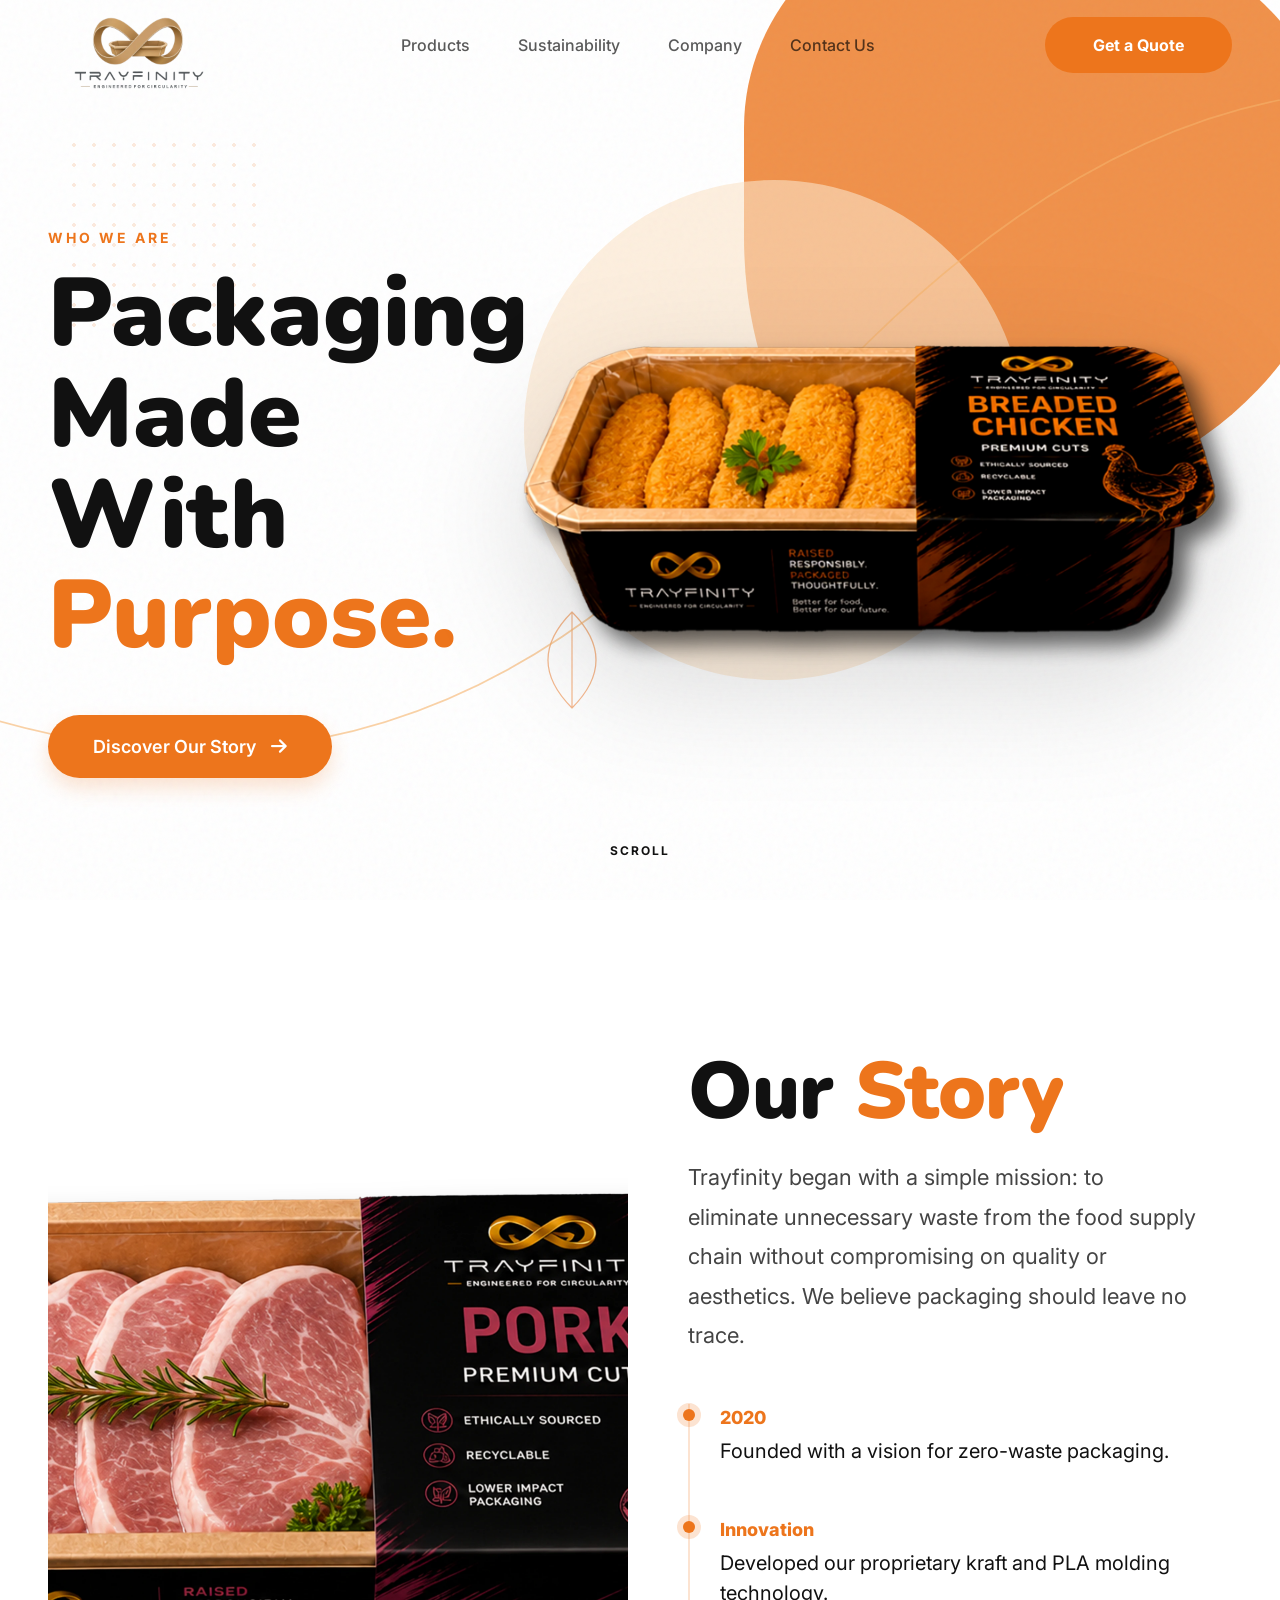
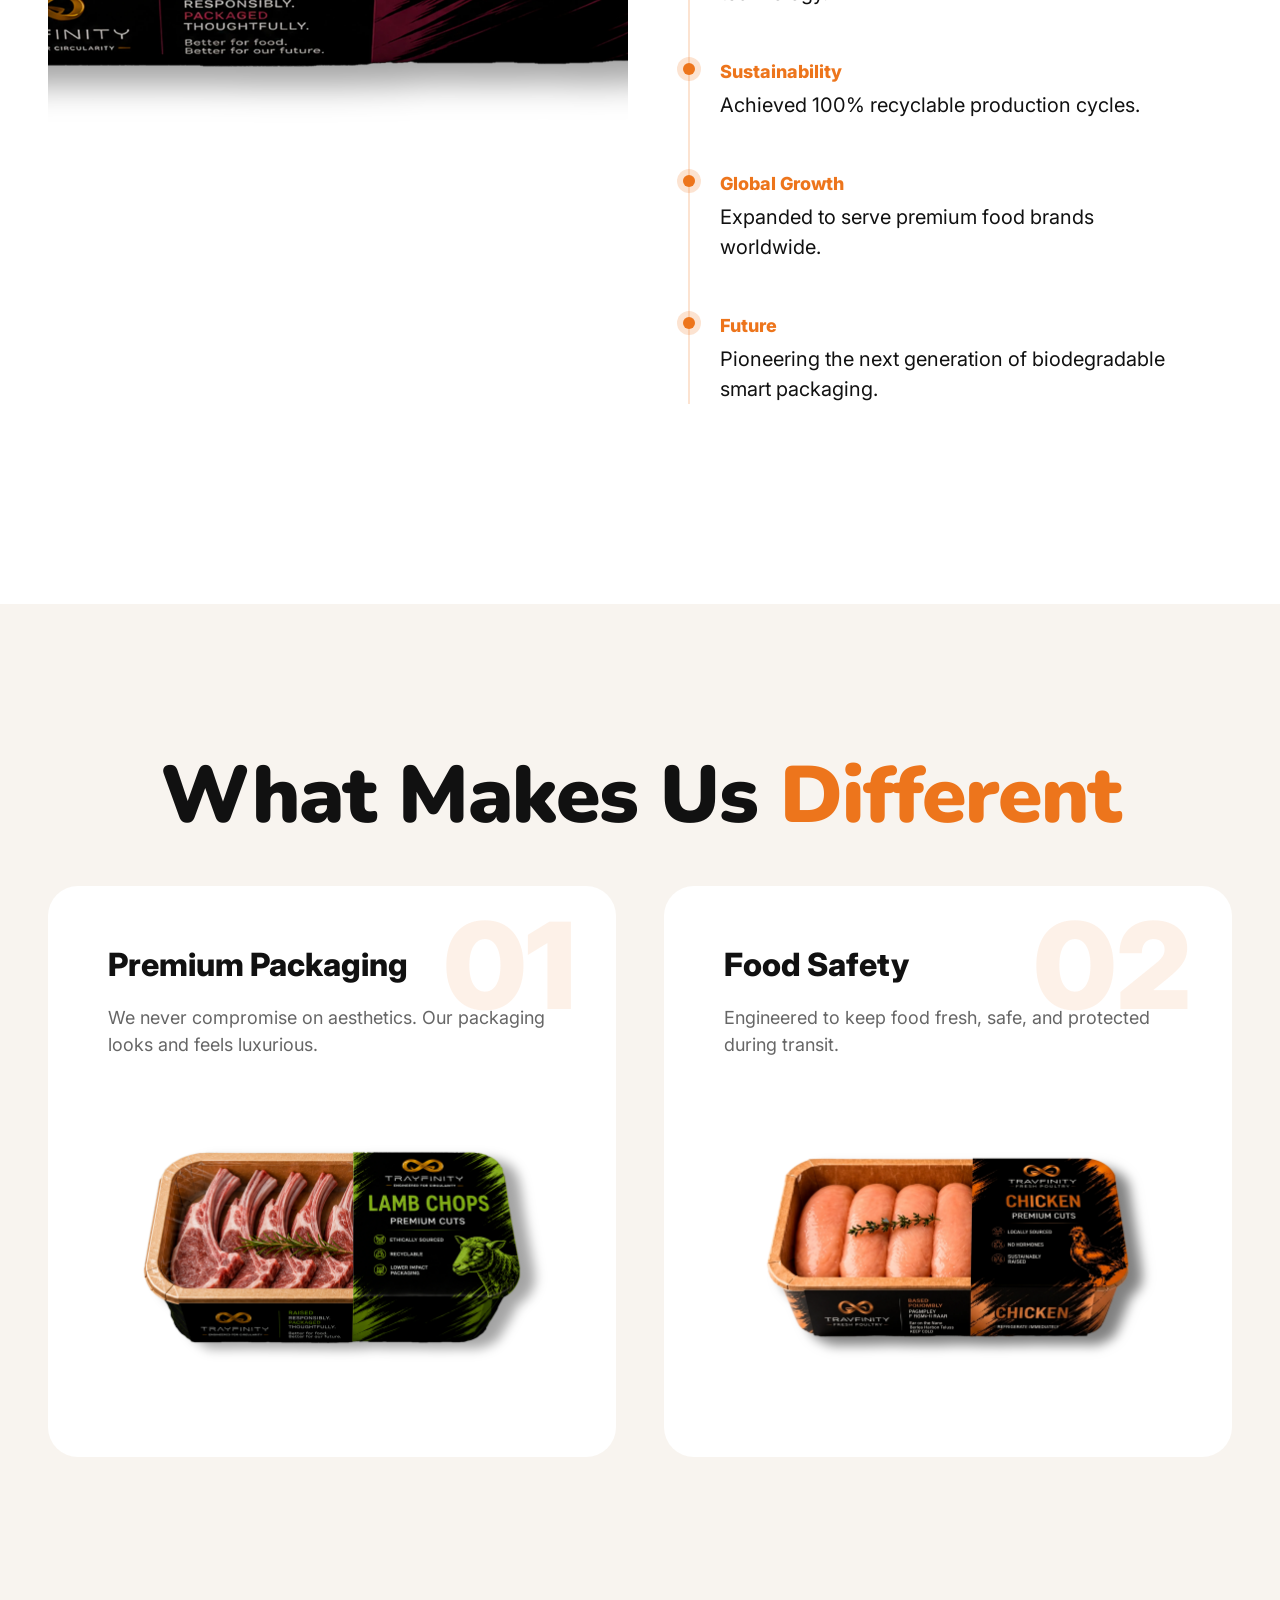
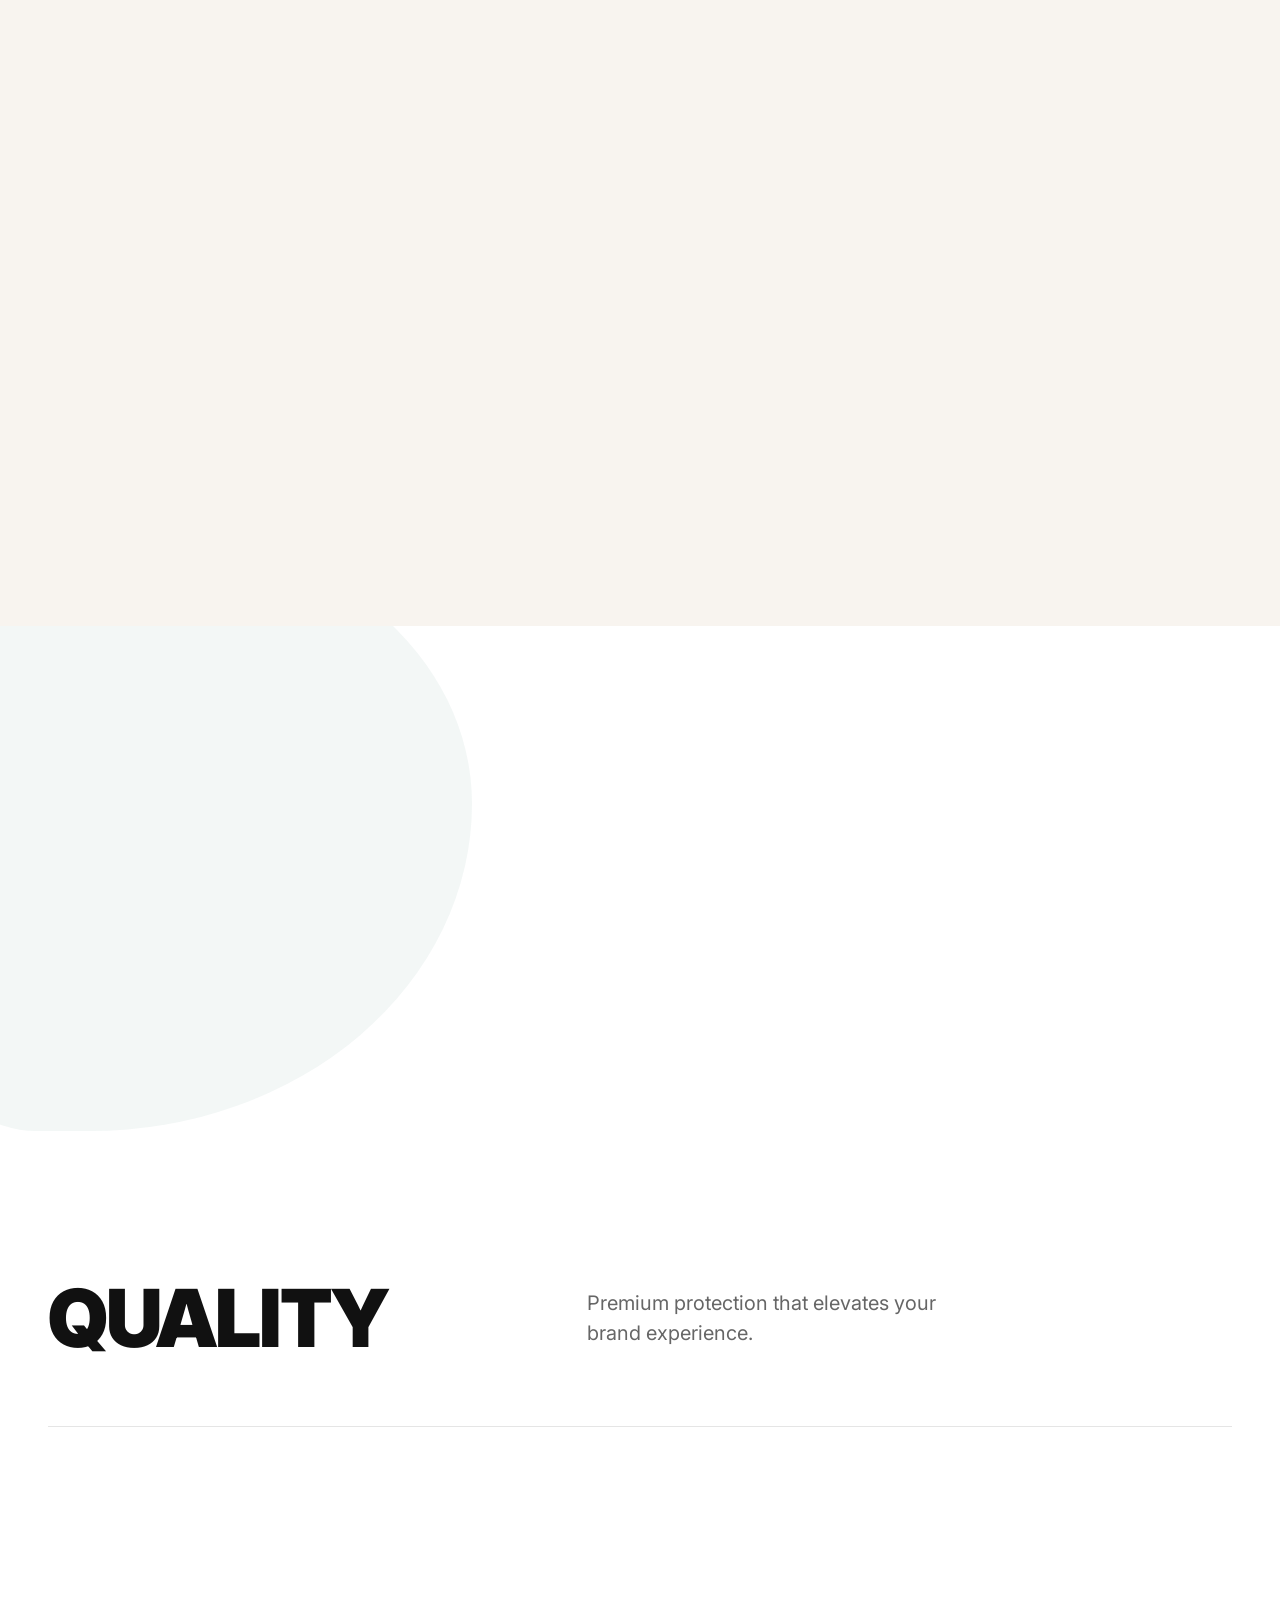
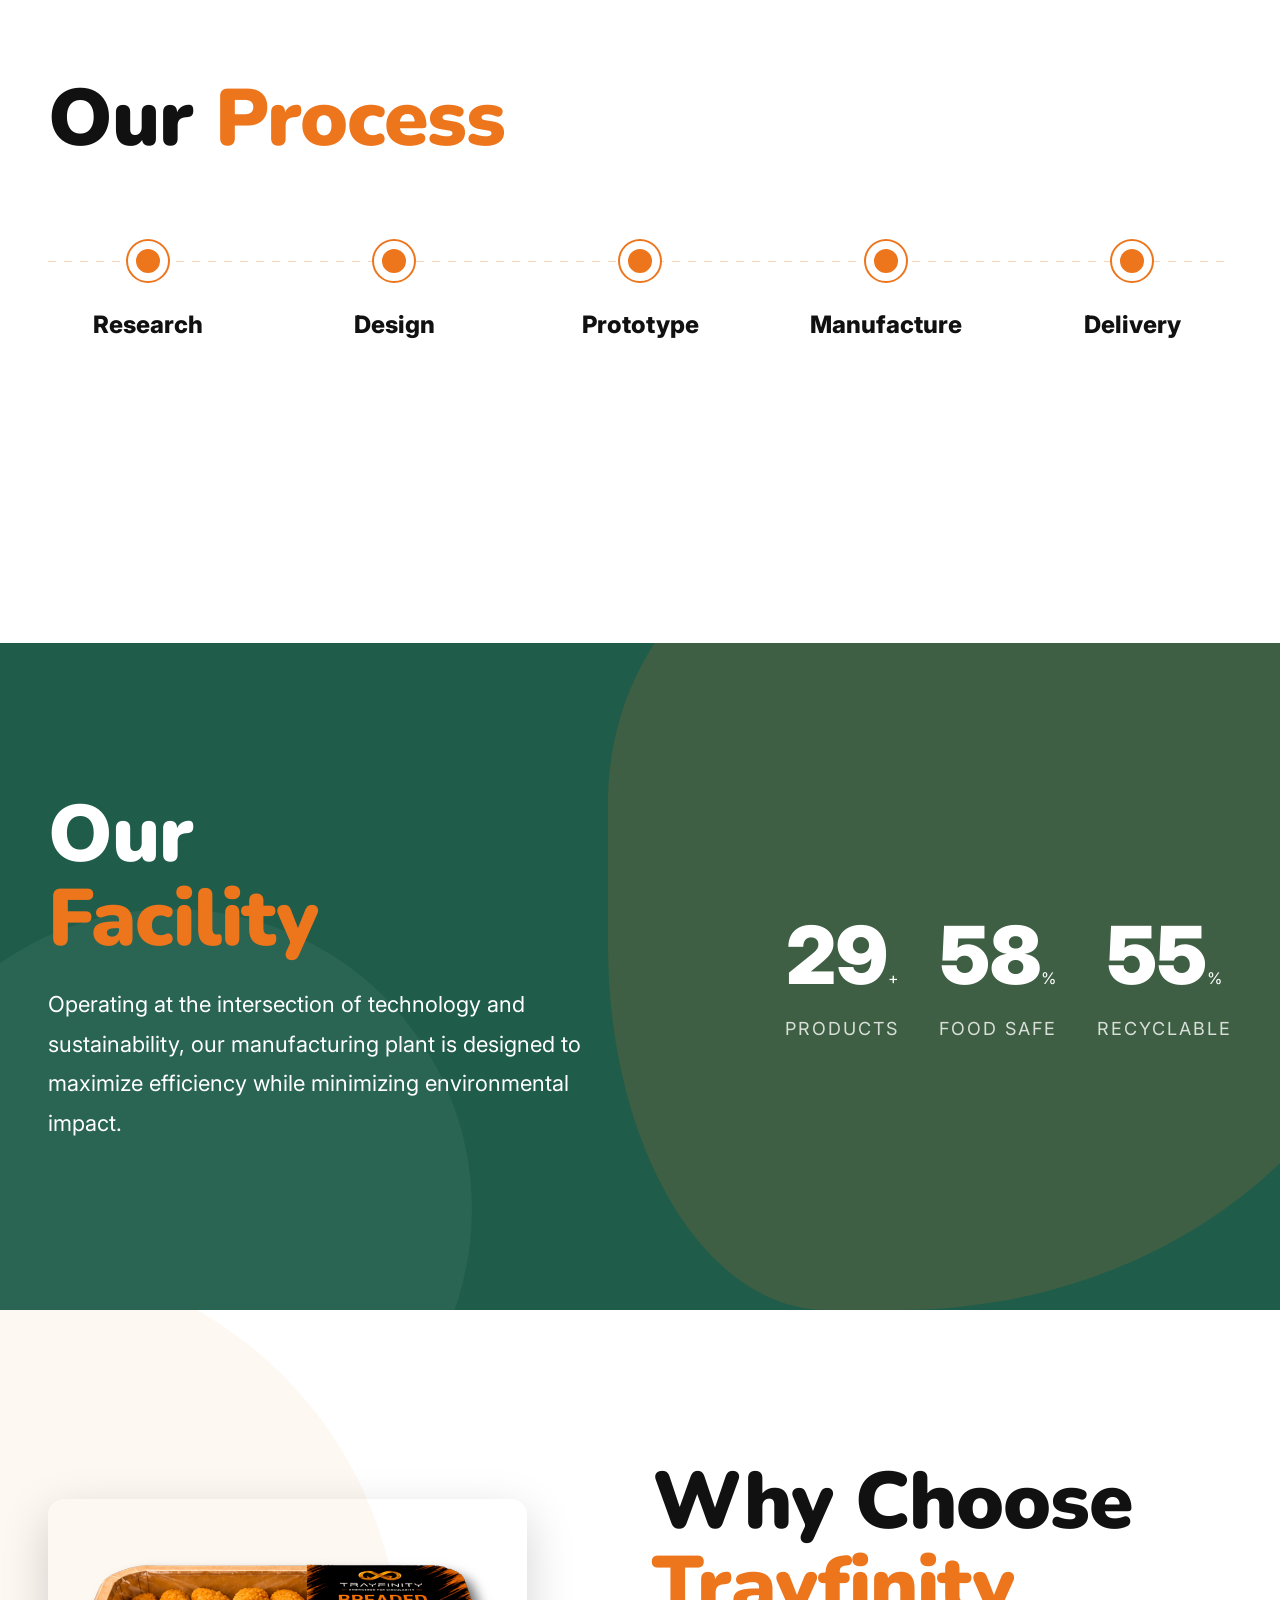
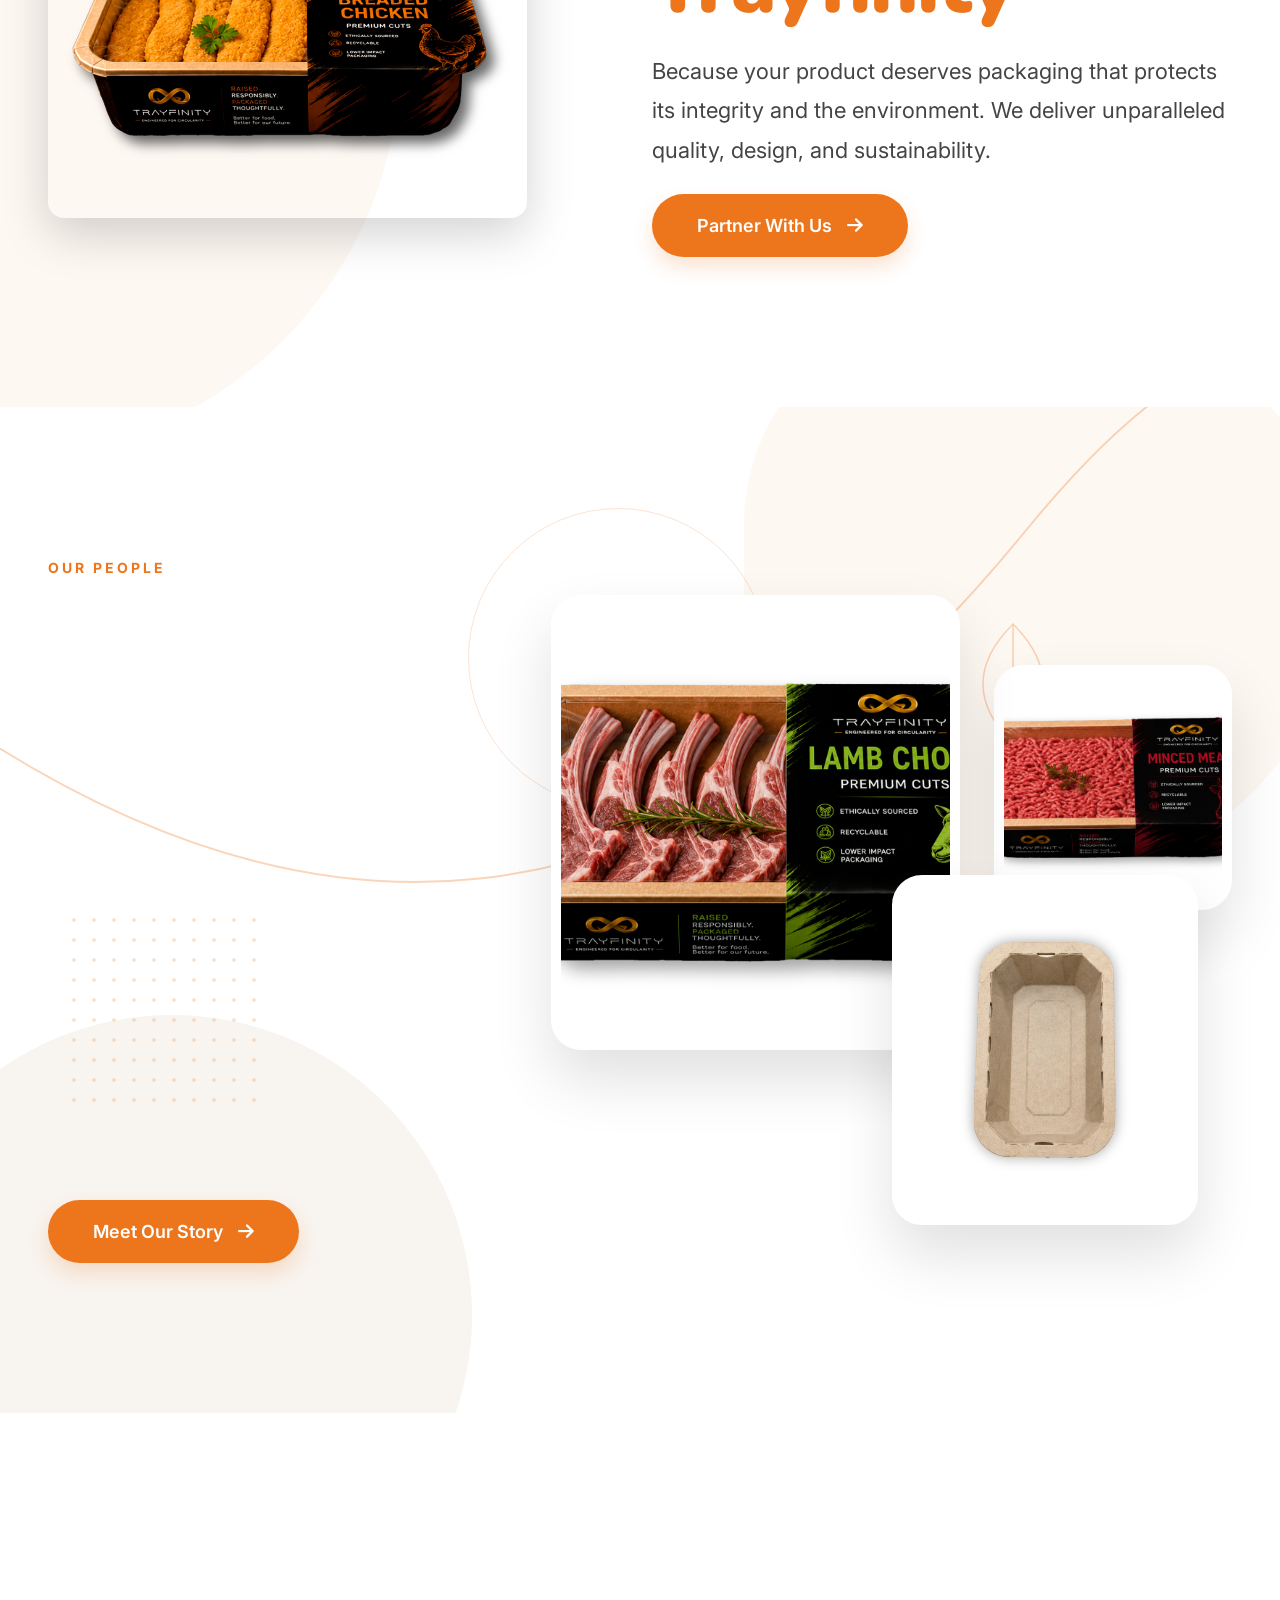
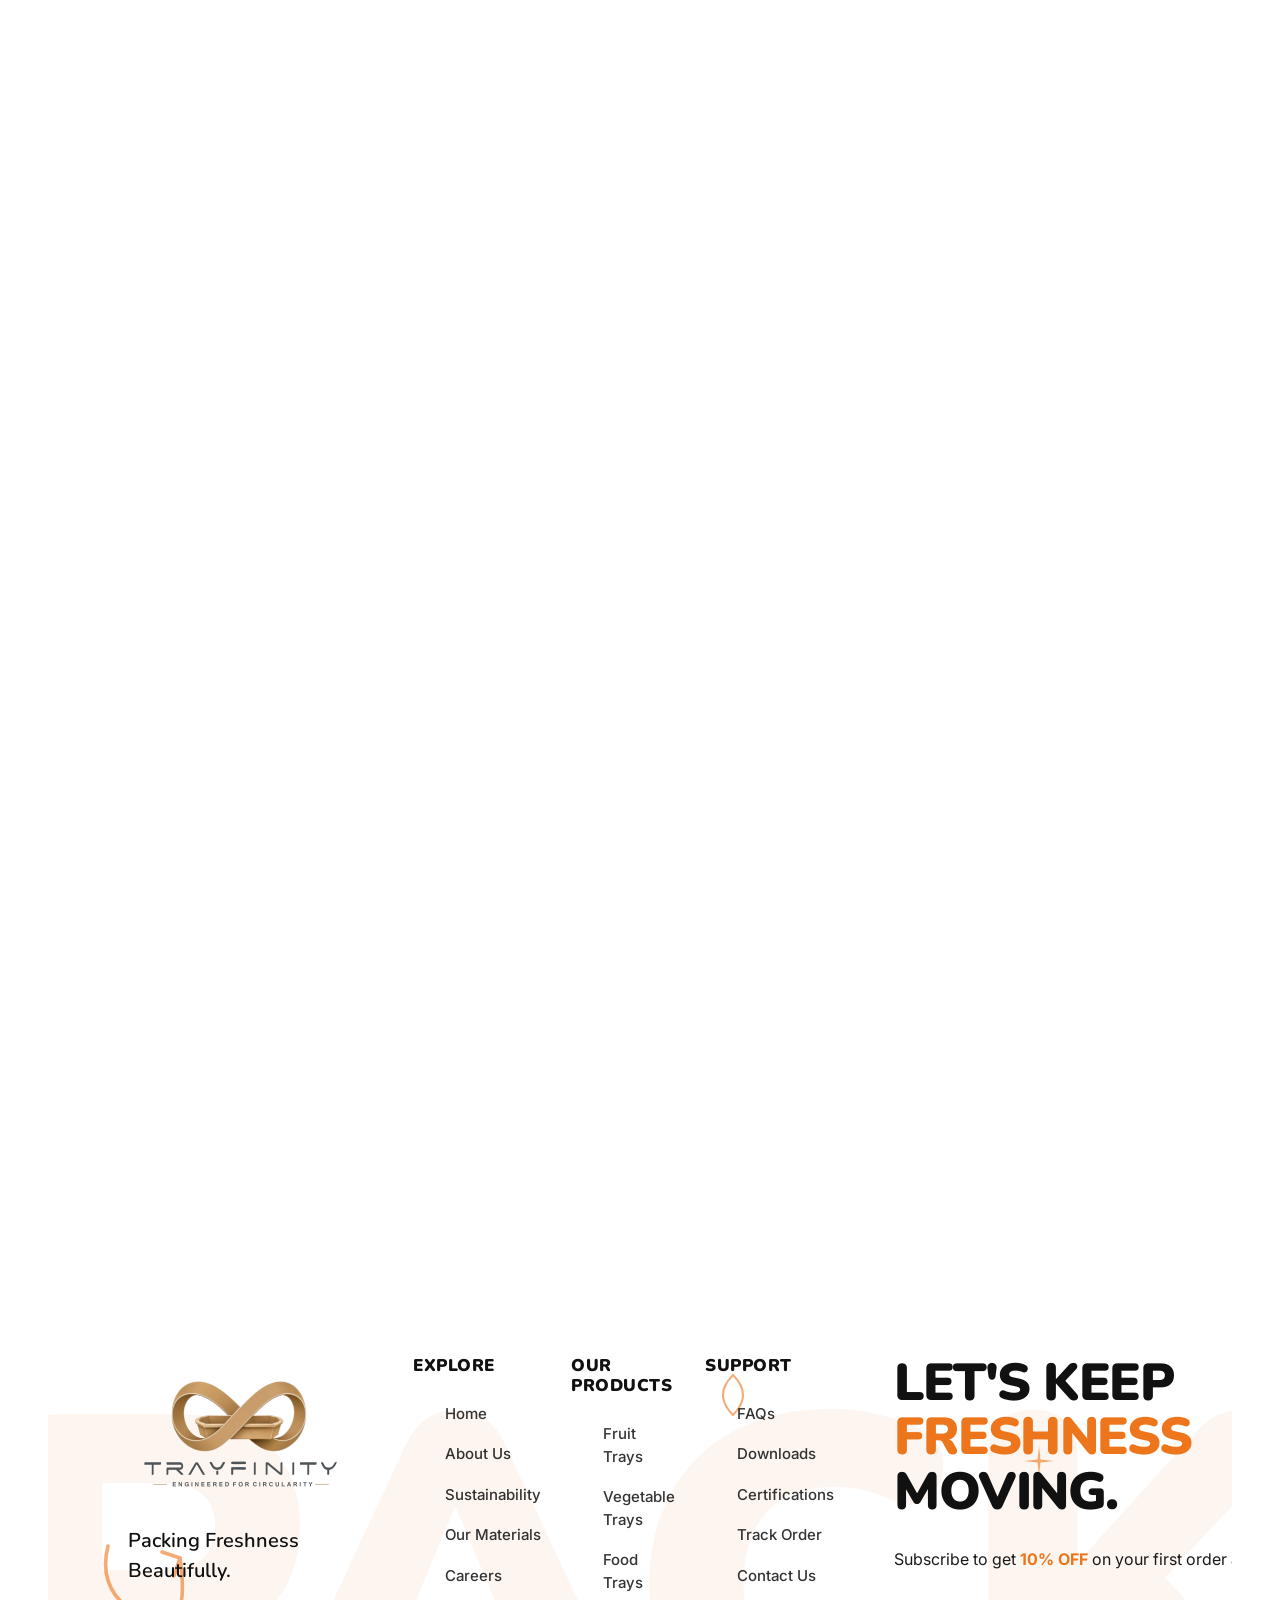
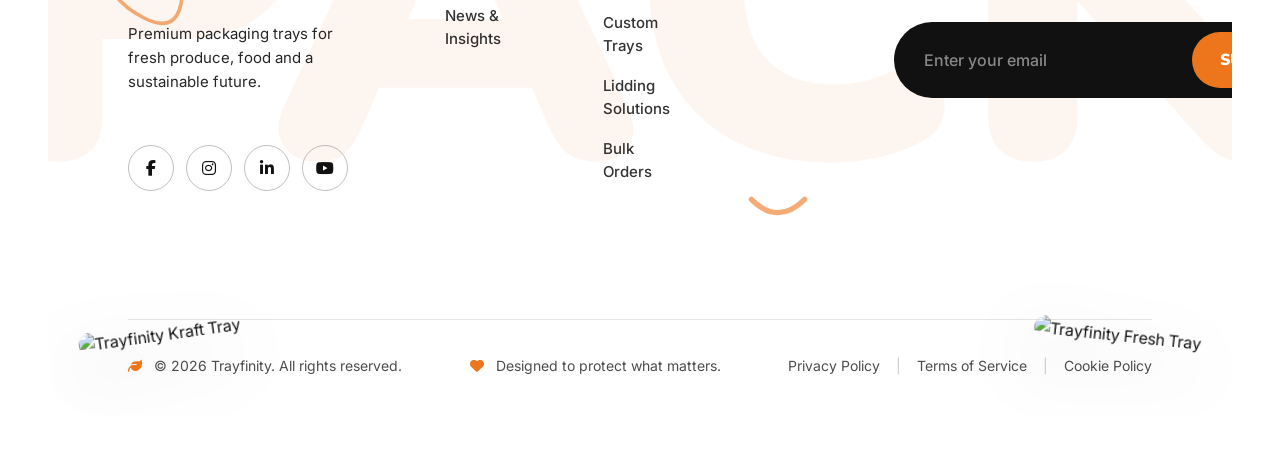
==== company.html @ e346bde2 "feat: add sustainability and benefits pages with associated CSS and JS assets while updating site st" ====
<!DOCTYPE html>
<html lang="en">
<head>
    <meta charset="UTF-8">
    <meta name="viewport" content="width=device-width, initial-scale=1.0">
    <title>Trayfinity | Company</title>
    <!-- Google Fonts -->
    <link rel="preconnect" href="https://fonts.googleapis.com">
    <link rel="preconnect" href="https://fonts.gstatic.com" crossorigin>
    <link href="https://fonts.googleapis.com/css2?family=Inter:wght@400;500;600;800;900&family=Nunito:wght@700;800;900&display=swap" rel="stylesheet">
    <!-- Font Awesome for icons -->
    <link rel="stylesheet" href="https://cdnjs.cloudflare.com/ajax/libs/font-awesome/6.4.0/css/all.min.css">
    <!-- Bootstrap 5 CSS -->
    <link href="https://cdn.jsdelivr.net/npm/bootstrap@5.3.3/dist/css/bootstrap.min.css" rel="stylesheet">
    <!-- Custom Styles -->
    <link href="css/home.css" rel="stylesheet">
    <link href="css/footer.css" rel="stylesheet">
    <link href="css/company.css" rel="stylesheet">
</head>
<body class="company-page">

    <!-- Navbar -->
    <nav class="navbar navbar-expand-lg fixed-top custom-nav" id="mainNav">
        <div class="container-fluid px-4 px-lg-5">
            <a class="navbar-brand" href="index.html">
                <img src="assets/webe-images/Logo.webp" alt="Trayfinity Logo" style="height: 100px;">
            </a>
            
            <button class="navbar-toggler" type="button" data-bs-toggle="collapse" data-bs-target="#navContent">
                <span class="navbar-toggler-icon"></span>
            </button>
            
            <div class="collapse navbar-collapse" id="navContent">
                <ul class="navbar-nav mx-auto mb-2 mb-lg-0 fw-medium">
                    <li class="nav-item"><a class="nav-link mx-3" href="#">Products</a></li>
                    <li class="nav-item"><a class="nav-link mx-3" href="sustainability.html">Sustainability</a></li>
                    <li class="nav-item"><a class="nav-link mx-3" href="company.html">Company</a></li>
                    <li class="nav-item"><a class="nav-link mx-3" href="contact.html">Contact Us</a></li>
                </ul>
                <div class="d-flex">
                    <a href="#" class="btn btn-cta btn-dark rounded-pill px-5 py-3 fw-bold">Get a Quote</a>
                </div>
            </div>
        </div>
    </nav>

    <!-- SECTION 01: HERO -->
    <section class="c-hero">
        <div class="c-hero-bg">
            <div class="c-hero-texture"></div>
            <div class="c-hero-blob c-float-slow"></div>
            <div class="c-hero-blob-kraft c-float-reverse"></div>
            <div class="c-hero-dots"></div>
            <svg class="c-hero-leaf c-leaf-sway" viewBox="0 0 100 100"><path d="M50,10 Q90,50 50,90 Q10,50 50,10 Z M50,10 L50,90" fill="none" stroke="#ED751C" stroke-width="1" opacity="0.5"/></svg>
            <svg class="c-hero-curves" viewBox="0 0 1000 800" preserveAspectRatio="none"><path class="c-path" d="M-100,600 Q300,800 600,400 T1200,100" fill="none" stroke="#F7B26A" stroke-width="1.5" opacity="0.6"/></svg>
        </div>
        <div class="container-fluid px-4 px-lg-5 position-relative z-2 h-100">
            <div class="row align-items-center h-100 min-vh-85">
                <div class="col-lg-5">
                    <p class="c-hero-eyebrow c-fade-up">WHO WE ARE</p>
                    <h1 class="c-hero-heading c-interactive-heading">
                        <span class="c-blur-word">Packaging</span><br>
                        <span class="c-blur-word">Made With</span><br>
                        <span class="c-blur-word c-orange">Purpose.</span>
                    </h1>
                    <div class="c-slide-up mt-5">
                        <a href="#story" class="c-btn-pill">
                            Discover Our Story <span class="arrow-icon"><i class="fas fa-arrow-right"></i></span>
                        </a>
                    </div>
                </div>
                <div class="col-lg-7">
                    <div class="c-hero-visual c-float-slow">
                        <img src="assets/webe-images/13.webp" alt="Trayfinity Product" class="c-hero-img">
                    </div>
                </div>
            </div>
        </div>
        <div class="c-scroll-indicator">Scroll</div>
    </section>

    <!-- SECTION 02: OUR STORY -->
    <section class="c-section c-story" id="story">
        <div class="container-fluid px-4 px-lg-5">
            <div class="row">
                <div class="col-lg-6 mb-5 mb-lg-0 c-fade-up">
                    <div class="c-story-img-wrap">
                        <img src="assets/webe-images/12.webp" alt="Our Story" class="c-story-img">
                    </div>
                </div>
                <div class="col-lg-6 px-lg-5 c-fade-up">
                    <h2 class="c-heading">Our <span class="c-orange">Story</span></h2>
                    <p class="c-desc mt-4 mb-5">Trayfinity began with a simple mission: to eliminate unnecessary waste from the food supply chain without compromising on quality or aesthetics. We believe packaging should leave no trace.</p>
                    <div class="c-vertical-timeline">
                        <div class="c-timeline-item c-fade-up">
                            <span class="c-timeline-year">2020</span>
                            <div class="c-timeline-content">Founded with a vision for zero-waste packaging.</div>
                        </div>
                        <div class="c-timeline-item c-fade-up">
                            <span class="c-timeline-year">Innovation</span>
                            <div class="c-timeline-content">Developed our proprietary kraft and PLA molding technology.</div>
                        </div>
                        <div class="c-timeline-item c-fade-up">
                            <span class="c-timeline-year">Sustainability</span>
                            <div class="c-timeline-content">Achieved 100% recyclable production cycles.</div>
                        </div>
                        <div class="c-timeline-item c-fade-up">
                            <span class="c-timeline-year">Global Growth</span>
                            <div class="c-timeline-content">Expanded to serve premium food brands worldwide.</div>
                        </div>
                        <div class="c-timeline-item c-fade-up">
                            <span class="c-timeline-year">Future</span>
                            <div class="c-timeline-content">Pioneering the next generation of biodegradable smart packaging.</div>
                        </div>
                    </div>
                </div>
            </div>
        </div>
    </section>

    <!-- SECTION 03: WHAT MAKES US DIFFERENT -->
    <section class="c-section c-different">
        <div class="container-fluid px-4 px-lg-5">
            <h2 class="c-heading text-center mb-5 c-fade-up">What Makes Us <span class="c-orange">Different</span></h2>
            <div class="row g-5">
                <div class="col-md-6 c-fade-up">
                    <div class="c-diff-block">
                        <div class="c-diff-num">01</div>
                        <h3 class="c-diff-title">Premium Packaging</h3>
                        <p class="c-diff-desc">We never compromise on aesthetics. Our packaging looks and feels luxurious.</p>
                        <img src="assets/webe-images/17.webp" alt="Premium Packaging" class="c-diff-img">
                    </div>
                </div>
                <div class="col-md-6 c-fade-up">
                    <div class="c-diff-block">
                        <div class="c-diff-num">02</div>
                        <h3 class="c-diff-title">Food Safety</h3>
                        <p class="c-diff-desc">Engineered to keep food fresh, safe, and protected during transit.</p>
                        <img src="assets/webe-images/10.webp" alt="Food Safety" class="c-diff-img">
                    </div>
                </div>
                <div class="col-md-6 c-fade-up">
                    <div class="c-diff-block">
                        <div class="c-diff-num">03</div>
                        <h3 class="c-diff-title">Sustainable Materials</h3>
                        <p class="c-diff-desc">Using 100% recyclable and responsibly sourced materials.</p>
                        <img src="assets/webe-images/18.webp" alt="Sustainable Materials" class="c-diff-img">
                    </div>
                </div>
                <div class="col-md-6 c-fade-up">
                    <div class="c-diff-block">
                        <div class="c-diff-num">04</div>
                        <h3 class="c-diff-title">Modern Manufacturing</h3>
                        <p class="c-diff-desc">State-of-the-art facilities ensuring precision and efficiency.</p>
                        <img src="assets/webe-images/19.webp" alt="Modern Manufacturing" class="c-diff-img">
                    </div>
                </div>
            </div>
        </div>
    </section>

    <!-- SECTION 04: OUR VALUES -->
    <section class="c-section c-values">
        <div class="c-values-bg-art">
            <div class="c-hero-blob c-float-reverse" style="background:#1F5C4A; opacity:0.05; right:auto; left:-10%;"></div>
        </div>
        <div class="container-fluid px-4 px-lg-5 position-relative z-2">
            <div class="c-value-row c-fade-up">
                <h2 class="c-value-title">INNOVATION</h2>
                <p class="c-value-desc">Relentlessly pushing the boundaries of material science.</p>
                <div class="c-value-icon"><i class="fas fa-lightbulb"></i></div>
            </div>
            <div class="c-value-row c-fade-up">
                <h2 class="c-value-title">SUSTAINABILITY</h2>
                <p class="c-value-desc">Designing for the circular economy, leaving no trace.</p>
                <div class="c-value-icon"><i class="fas fa-leaf"></i></div>
            </div>
            <div class="c-value-row c-fade-up">
                <h2 class="c-value-title">QUALITY</h2>
                <p class="c-value-desc">Premium protection that elevates your brand experience.</p>
                <div class="c-value-icon"><i class="fas fa-star"></i></div>
            </div>
        </div>
    </section>

    <!-- SECTION 05: OUR PROCESS -->
    <section class="c-section c-process">
        <div class="container-fluid px-4 px-lg-5">
            <h2 class="c-heading mb-5 c-fade-up">Our <span class="c-orange">Process</span></h2>
            <div class="c-process-wrapper c-fade-up">
                <svg class="c-process-line" width="100%" height="2"><line x1="0" y1="0" x2="100%" y2="0" stroke="#ED751C" stroke-width="2" stroke-dasharray="8 8" opacity="0.3"/></svg>
                <div class="c-process-step">
                    <div class="c-process-dot"></div>
                    <h4>Research</h4>
                    <img src="assets/webe-images/21.webp" alt="Research">
                </div>
                <div class="c-process-step">
                    <div class="c-process-dot"></div>
                    <h4>Design</h4>
                    <img src="assets/webe-images/22.webp" alt="Design">
                </div>
                <div class="c-process-step">
                    <div class="c-process-dot"></div>
                    <h4>Prototype</h4>
                    <img src="assets/webe-images/23.webp" alt="Prototype">
                </div>
                <div class="c-process-step">
                    <div class="c-process-dot"></div>
                    <h4>Manufacture</h4>
                    <img src="assets/webe-images/24.webp" alt="Manufacture">
                </div>
                <div class="c-process-step">
                    <div class="c-process-dot"></div>
                    <h4>Delivery</h4>
                    <img src="assets/webe-images/25.webp" alt="Delivery">
                </div>
            </div>
        </div>
    </section>

    <!-- SECTION 06: OUR FACILITY -->
    <section class="c-section c-facility">
        <div class="c-facility-bg">
            <div class="c-facility-shape c-float-slow"></div>
            <div class="c-facility-shape-2 c-float-reverse"></div>
        </div>
        <div class="container-fluid px-4 px-lg-5 position-relative z-2">
            <div class="row align-items-center">
                <div class="col-lg-6 c-fade-up">
                    <h2 class="c-heading text-white">Our <br><span class="c-orange">Facility</span></h2>
                    <p class="text-white mt-4 c-desc">Operating at the intersection of technology and sustainability, our manufacturing plant is designed to maximize efficiency while minimizing environmental impact.</p>
                </div>
                <div class="col-lg-6">
                    <div class="c-stats-grid">
                        <div class="c-stat c-fade-up">
                            <span class="c-counter" data-target="50">0</span>+
                            <p>Products</p>
                        </div>
                        <div class="c-stat c-fade-up">
                            <span class="c-counter" data-target="100">0</span>%
                            <p>Food Safe</p>
                        </div>
                        <div class="c-stat c-fade-up">
                            <span class="c-counter" data-target="95">0</span>%
                            <p>Recyclable</p>
                        </div>
                    </div>
                </div>
            </div>
        </div>
    </section>

    <!-- SECTION 07: WHY CHOOSE TRAYFINITY -->
    <section class="c-section c-choose">
        <div class="c-choose-bg-art">
            <div class="c-choose-cutout"></div>
        </div>
        <div class="container-fluid px-4 px-lg-5 position-relative z-2">
            <div class="row align-items-center">
                <div class="col-lg-5 c-fade-up">
                    <img src="assets/webe-images/14.webp" alt="Trayfinity Quality" class="w-100 rounded-4 shadow-lg">
                </div>
                <div class="col-lg-6 offset-lg-1 c-fade-up mt-5 mt-lg-0">
                    <h2 class="c-heading">Why Choose <br><span class="c-orange">Trayfinity</span></h2>
                    <p class="c-desc my-4">Because your product deserves packaging that protects its integrity and the environment. We deliver unparalleled quality, design, and sustainability.</p>
                    <a href="#" class="c-btn-pill">Partner With Us <span class="arrow-icon"><i class="fas fa-arrow-right"></i></span></a>
                </div>
            </div>
        </div>
    </section>

    <!-- SECTION 08: THE PEOPLE BEHIND EVERY PACK -->
    <section class="c-section c-people">
        <!-- Subtle Background Art -->
        <div class="c-people-bg">
            <div class="c-people-orange-shape c-float-slow"></div>
            <div class="c-people-beige-circle c-float-reverse"></div>
            <div class="c-people-outline-circle c-float-slow" style="animation-delay: 1s;"></div>
            <div class="c-hero-dots c-people-dots"></div>
            <svg class="c-people-curve" viewBox="0 0 1000 800" preserveAspectRatio="none"><path d="M-100,200 Q400,600 800,100 T1200,800" fill="none" stroke="#ED751C" stroke-width="1.5" opacity="0.3"/></svg>
            <svg class="c-people-leaf c-leaf-sway" viewBox="0 0 100 100"><path d="M50,10 Q90,50 50,90 Q10,50 50,10 Z M50,10 L50,90" fill="none" stroke="#ED751C" stroke-width="1" opacity="0.3"/></svg>
        </div>
        
        <div class="container-fluid px-4 px-lg-5 position-relative z-2">
            <div class="row align-items-center">
                <!-- Left Side: Editorial Text -->
                <div class="col-lg-5 pe-lg-5">
                    <p class="c-hero-eyebrow c-fade-up">OUR PEOPLE</p>
                    <h2 class="c-heading c-interactive-heading mt-3 mb-4">
                        <span class="c-blur-word">The People</span><br>
                        <span class="c-blur-word">Behind Every</span><br>
                        <span class="c-blur-word c-orange">Pack.</span>
                    </h2>
                    <p class="c-desc c-fade-up" style="max-width: 500px; animation-delay: 0.6s;">
                        Our team of designers, engineers, and packaging specialists work together to create sustainable food packaging that protects products, supports businesses, and respects our planet.
                    </p>
                    <div class="c-slide-up mt-5" style="animation-delay: 1s;">
                        <a href="#" class="c-btn-pill">Meet Our Story <span class="arrow-icon"><i class="fas fa-arrow-right"></i></span></a>
                    </div>
                </div>
                
                <!-- Right Side: Lifestyle Collage -->
                <div class="col-lg-7 mt-5 mt-lg-0">
                    <div class="c-people-collage c-fade-up">
                        <div class="c-collage-item c-collage-large c-float-slow">
                            <img src="assets/webe-images/17.webp" alt="Packaging Design">
                        </div>
                        <div class="c-collage-item c-collage-medium c-float-reverse" style="animation-delay: 1s;">
                            <img src="assets/webe-images/22.webp" alt="Engineering Team">
                        </div>
                        <div class="c-collage-item c-collage-small c-float-slow" style="animation-delay: 2s;">
                            <img src="assets/webe-images/18.webp" alt="Material Sample">
                        </div>
                    </div>
                </div>
            </div>
        </div>
    </section>

    <!-- SECTION 09: GLOBAL VISION -->
    <section class="c-section c-vision text-center">
        <div class="container-fluid px-4 px-lg-5">
            <h2 class="c-vision-text c-fade-up">
                We Build Packaging <br>For A <span class="c-underline">Better Tomorrow.</span>
            </h2>
            <p class="c-desc mx-auto mt-4 c-fade-up" style="max-width: 600px;">Join us in redefining the future of sustainable food protection on a global scale.</p>
        </div>
    </section>

    <!-- SECTION 10: FINAL CTA -->
    <section class="c-section c-cta">
        <div class="container-fluid px-4 px-lg-5">
            <div class="c-cta-box c-fade-up">
                <div class="c-cta-floating c-float-slow"><img src="assets/webe-images/3.webp" alt="Floating Tray"></div>
                <div class="c-cta-floating-2 c-float-reverse"><img src="assets/webe-images/1.webp" alt="Floating Tray 2"></div>
                
                <h2 class="c-heading text-white text-center">Let's Create Better <br>Packaging Together.</h2>
                <div class="d-flex justify-content-center gap-4 mt-5">
                    <a href="#" class="c-btn-pill bg-white text-dark">Contact Us</a>
                    <a href="product.html" class="c-btn-pill border border-white text-white bg-transparent">Explore Products</a>
                </div>
            </div>
        </div>
    </section>

    <!-- FOOTER -->
    <!-- ==============================================
         TRAYFINITY CUSTOM FOOTER
         ============================================== -->
    <section class="footer-wrapper py-5 px-4 px-lg-5">
        
        <footer class="tf-footer">
            
            <!-- Huge Background Typography -->
            <div class="tf-footer-bg-text">PACK</div>
            
            <!-- Main Content Container -->
            <div class="tf-footer-content">
                
                <!-- 1. LEFT SIDE: Brand & Socials -->
                <div class="tf-col-left">
                    <div class="tf-brand">
                        <img src="assets/webe-images/Logo.webp" alt="Trayfinity Logo" style="height: 150px;">
                    </div>
                    <p class="tf-tagline">Packing Freshness Beautifully.</p>
                    <p class="tf-desc">Premium packaging trays for fresh produce, food and a sustainable future.</p>
                    
                    <div class="tf-social-links">
                        <a href="#" aria-label="Facebook" class="tf-social-icon"><i class="fab fa-facebook-f"></i></a>
                        <a href="#" aria-label="Instagram" class="tf-social-icon"><i class="fab fa-instagram"></i></a>
                        <a href="#" aria-label="LinkedIn" class="tf-social-icon"><i class="fab fa-linkedin-in"></i></a>
                        <a href="#" aria-label="YouTube" class="tf-social-icon"><i class="fab fa-youtube"></i></a>
                    </div>
                </div>

                <!-- 2. CENTER: Navigation Columns -->
                <div class="tf-col-center">
                    <div class="tf-nav-group">
                        <h4 class="tf-nav-heading">EXPLORE</h4>
                        <ul class="tf-nav-list">
                            <li><a href="#">Home</a></li>
                            <li><a href="#">About Us</a></li>
                            <li><a href="#">Sustainability</a></li>
                            <li><a href="#">Our Materials</a></li>
                            <li><a href="#">Careers</a></li>
                            <li><a href="#">News & Insights</a></li>
                        </ul>
                    </div>
                    
                    <div class="tf-nav-group">
                        <h4 class="tf-nav-heading">OUR PRODUCTS</h4>
                        <ul class="tf-nav-list">
                            <li><a href="#">Fruit Trays</a></li>
                            <li><a href="#">Vegetable Trays</a></li>
                            <li><a href="#">Food Trays</a></li>
                            <li><a href="#">Custom Trays</a></li>
                            <li><a href="#">Lidding Solutions</a></li>
                            <li><a href="#">Bulk Orders</a></li>
                        </ul>
                    </div>
                    
                    <div class="tf-nav-group">
                        <h4 class="tf-nav-heading">SUPPORT</h4>
                        <ul class="tf-nav-list">
                            <li><a href="#">FAQs</a></li>
                            <li><a href="#">Downloads</a></li>
                            <li><a href="#">Certifications</a></li>
                            <li><a href="#">Track Order</a></li>
                            <li><a href="#">Contact Us</a></li>
                        </ul>
                    </div>
                </div>

                <!-- 3. RIGHT SIDE: Headline & Newsletter -->
                <div class="tf-col-right">
                    <h3 class="tf-hero-headline">
                        LET'S KEEP<br>
                        <span class="tf-color-accent">FRESHNESS</span><br>
                        MOVING.
                    </h3>
                    <p class="tf-subtext">Subscribe to get <strong class="tf-color-accent">10% OFF</strong> on your first order and stay updated.</p>
                    
                    <form class="tf-newsletter-form" id="tfNewsletter">
                        <input type="email" placeholder="Enter your email" class="tf-input" required>
                        <button type="submit" class="tf-btn-submit">
                            SUBSCRIBE <i class="far fa-paper-plane tf-icon-slide"></i>
                        </button>
                    </form>
                </div>
            </div>

            <!-- ORGANIC DECORATIONS & PRODUCT SHOWCASE -->
            <div class="tf-decorations">
                
                <!-- Hand-drawn SVG elements -->
                <svg class="tf-doodle tf-doodle-arrow" viewBox="0 0 100 100" xmlns="http://www.w3.org/2000/svg">
                    <path d="M20,20 Q10,60 50,80 T80,30" fill="none" stroke="#ED751C" stroke-width="3" stroke-linecap="round"/>
                    <path d="M80,30 L65,25 M80,30 L75,45" fill="none" stroke="#ED751C" stroke-width="3" stroke-linecap="round"/>
                </svg>

                <svg class="tf-doodle tf-doodle-leaf" viewBox="0 0 50 50" xmlns="http://www.w3.org/2000/svg">
                    <path d="M25,5 Q45,25 25,45 Q5,25 25,5 Z" fill="none" stroke="#ED751C" stroke-width="2"/>
                </svg>

                <svg class="tf-doodle tf-doodle-sparkle" viewBox="0 0 40 40" xmlns="http://www.w3.org/2000/svg">
                    <path d="M20,0 L22,18 L40,20 L22,22 L20,40 L18,22 L0,20 L18,18 Z" fill="#ED751C"/>
                </svg>

                <svg class="tf-doodle tf-doodle-smile" viewBox="0 0 60 30" xmlns="http://www.w3.org/2000/svg">
                    <path d="M10,10 Q30,30 50,10" fill="none" stroke="#ED751C" stroke-width="4" stroke-linecap="round"/>
                </svg>

                <!-- Floating Product Images -->
                <div class="tf-product tf-product-left">
                    <img src="assets/images/4.png" alt="Trayfinity Kraft Tray" class="tf-tray-img">
                </div>
                
                <div class="tf-product tf-product-right">
                    <img src="assets/images/2.png" alt="Trayfinity Fresh Tray" class="tf-tray-img">
                </div>
            </div>

            <!-- BOTTOM BAR -->
            <div class="tf-bottom-bar">
                <div class="tf-bottom-left">
                    <i class="fas fa-leaf tf-color-accent" style="margin-right: 8px;"></i>
                    © 2026 Trayfinity. All rights reserved.
                </div>
                <div class="tf-bottom-center">
                    <i class="fas fa-heart tf-color-accent" style="margin-right: 8px;"></i>
                    Designed to protect what matters.
                </div>
                <div class="tf-bottom-right">
                    <a href="#">Privacy Policy</a>
                    <span class="tf-divider">|</span>
                    <a href="#">Terms of Service</a>
                    <span class="tf-divider">|</span>
                    <a href="#">Cookie Policy</a>
                </div>
            </div>

        </footer>

    </section>

    <script src="js/footer.js"></script>
    <!-- Bootstrap 5 JS Bundle -->
    <script src="https://cdn.jsdelivr.net/npm/bootstrap@5.3.3/dist/js/bootstrap.bundle.min.js"></script>

    <!-- Bootstrap 5 JS Bundle -->
    <script src="https://cdn.jsdelivr.net/npm/bootstrap@5.3.3/dist/js/bootstrap.bundle.min.js"></script>
    <!-- Custom Scripts -->
    <script src="js/company.js"></script>
</body>
</html>
---- css/home.css ----
:root {
    --bg-color: #FFFFFF;
    --accent: #ED751C;
    --text-color: #111111;
    --font-primary: 'Inter', sans-serif;
    --nav-height: 90px;
}

body, html {
    margin: 0;
    padding: 0;
    width: 100%;
    background-color: var(--bg-color);
    color: var(--text-color);
    font-family: var(--font-primary);
    overflow-x: hidden;
    scroll-behavior: smooth;
}

/* =================================================
   LAYER 5 & 2: NOISE & TEXTURE
================================================= */
.bg-noise {
    position: fixed;
    top: 0; left: 0; width: 100vw; height: 100vh;
    pointer-events: none;
    z-index: 0;
    opacity: 0.4;
    background-image: url('data:image/svg+xml,%3Csvg viewBox="0 0 200 200" xmlns="http://www.w3.org/2000/svg"%3E%3Cfilter id="noiseFilter"%3E%3CfeTurbulence type="fractalNoise" baseFrequency="0.85" numOctaves="3" stitchTiles="stitch"/%3E%3C/filter%3E%3Crect width="100%25" height="100%25" filter="url(%23noiseFilter)"/%3E%3C/svg%3E');
}

/* =================================================
   LAYER 4: DIAGONAL LINES
================================================= */
.bg-lines {
    position: fixed;
    top: 0; left: 0; width: 100vw; height: 100vh;
    pointer-events: none;
    z-index: 1;
    opacity: 0.03;
    background: repeating-linear-gradient(
        45deg,
        var(--text-color),
        var(--text-color) 1px,
        transparent 1px,
        transparent 40px
    );
}

/* =================================================
   LAYER 3: BLURRED GREEN CIRCLES
================================================= */
.blur-circle {
    position: absolute;
    border-radius: 50%;
    background-color: var(--accent);
    filter: blur(120px);
    opacity: 0.07;
    z-index: 1;
    pointer-events: none;
}
.blur-circle-1 {
    width: 600px; height: 600px;
    top: -10%; left: -10%;
}
.blur-circle-2 {
    width: 800px; height: 800px;
    bottom: -20%; right: 10%;
}

/* =================================================
   PHOTO SLIDESHOW (Replaces Auto-Scroll Marquee)
================================================= */
.auto-scroll-wrapper {
    pointer-events: none;
    z-index: 10;
}
.photo-slideshow {
    display: block;
    position: relative;
    width: 100%;
    height: 100%;
}
.slide-photo {
    position: absolute;
    top: 50%;
    left: 50%;
    transform: translate(-50%, -50%) scale(0.9);
    max-height: 100%;
    max-width: 100%;
    object-fit: contain;
    opacity: 0;
    transition: opacity 1.2s cubic-bezier(0.25, 1, 0.5, 1), transform 1.2s cubic-bezier(0.25, 1, 0.5, 1);
}
.slide-photo.active {
    opacity: 1;
    transform: translate(-50%, -50%) scale(1);
    z-index: 2;
}

/* =================================================
   LAYER 1: TOP ORGANIC SHAPE
================================================= */
.top-organic-shape {
    position: absolute;
    top: -10%; left: -5%;
    width: 110vw;
    height: 45vh;
    background: var(--accent);
    border-radius: 0 0 50% 50% / 0 0 20% 40%;
    transform: rotate(-4deg);
    z-index: 2;
    opacity: 0.15;
    pointer-events: none;
    animation: morph 20s ease-in-out infinite alternate;
}

@keyframes morph {
    0% { border-radius: 0 0 50% 50% / 0 0 20% 40%; transform: rotate(-4deg) scale(1); }
    100% { border-radius: 0 0 60% 40% / 0 0 30% 20%; transform: rotate(-2deg) scale(1.05); }
}

/* =================================================
   NAVBAR
================================================= */
#mainNav.custom-nav {
    height: var(--nav-height) !important;
    background: transparent;
    transition: all 0.4s cubic-bezier(0.25, 1, 0.5, 1);
    z-index: 1030 !important;
    width: 100%;
}
#mainNav.custom-nav.glass {
    background: rgba(255, 255, 255, 0.9) !important;
    backdrop-filter: blur(20px) !important;
    -webkit-backdrop-filter: blur(20px) !important;
    border-bottom: 1px solid rgba(17,17,17,0.05) !important;
}
@media (min-width: 992px) {
    #mainNav #navContent.collapse:not(.show) {
        display: flex !important;
        visibility: visible !important;
    }
}
#mainNav .navbar-brand {
    font-family: var(--font-primary) !important;
    font-weight: 900 !important;
    font-size: 1.5rem !important;
    padding-left: 1rem !important;
    padding-top: 1rem !important;
}
#mainNav .nav-link {
    font-family: var(--font-primary) !important;
}
.fw-black {
    font-weight: 900 !important;
}
.text-accent {
    color: var(--accent) !important;
}
.btn-cta {
    background-color: var(--accent);
    color: #fff;
    border: none;
    transition: transform 0.3s ease, box-shadow 0.3s ease;
}
.btn-cta:hover {
    transform: translateY(-2px);
    box-shadow: 0 10px 25px rgba(237,117,28,0.3);
    background-color: #d66214;
}

/* =================================================
   HERO LAYOUT
================================================= */
.hero-section {
    position: relative;
    width: 100%;
    height: 100vh;
    min-height: 800px;
    z-index: 10;
    overflow: hidden;
}

/* =================================================
   TYPOGRAPHY
================================================= */
.hero-text-content {
    position: absolute;
    left: 12%;
    top: 50%;
    transform: translateY(-50%);
    z-index: 20;
}
.hero-headline {
    font-size: clamp(60px, 8vw, 130px);
    line-height: 1.05;
    font-weight: 900;
    letter-spacing: -0.04em;
    margin: 0;
    display: flex;
    flex-direction: column;
}
.line-mask {
    overflow: hidden;
    padding-bottom: 5px; /* prevent clipping descenders */
}
.line-inner {
    display: block;
    transform: translateY(110%);
    opacity: 0;
    transition: transform 1s cubic-bezier(0.19, 1, 0.22, 1), opacity 1s ease;
}
.line-inner.revealed {
    transform: translateY(0);
    opacity: 1;
}

.oversized-period {
    color: var(--accent);
    font-size: 1.2em;
    line-height: 0;
    vertical-align: baseline;
}
.oversized-circle-deco {
    display: inline-block;
    width: clamp(20px, 3vw, 40px);
    height: clamp(20px, 3vw, 40px);
    background-color: var(--text-color);
    border-radius: 50%;
    margin-left: 15px;
    transform: translateY(-15%);
}

/* =================================================
   PRODUCT AREA
================================================= */
.hero-product-area {
    position: absolute;
    right: 5%;
    top: 50%;
    transform: translateY(-50%);
    width: 45%;
    height: 80%;
    z-index: 15;
}

/* Layer 6: Radial Glow */
.radial-glow {
    position: absolute;
    top: 50%; left: 50%;
    transform: translate(-50%, -50%);
    width: 600px; height: 600px;
    background: radial-gradient(circle, rgba(151,227,81,0.2) 0%, rgba(255,255,255,0) 70%);
    border-radius: 50%;
    animation: pulse 4s infinite alternate;
}
@keyframes pulse {
    0% { transform: translate(-50%, -50%) scale(1); opacity: 0.8; }
    100% { transform: translate(-50%, -50%) scale(1.1); opacity: 1; }
}

/* Decor Blobs & Circles */
.decor-blob {
    position: absolute;
    top: 20%; right: 10%;
    width: 300px; height: 350px;
    background: var(--accent);
    border-radius: 60% 40% 50% 50% / 40% 50% 50% 60%;
    opacity: 0.1;
    transition: transform 0.5s ease-out;
}
.glass-circle {
    position: absolute;
    top: 30%; left: 10%;
    width: 250px; height: 250px;
    border-radius: 50%;
    background: rgba(255,255,255,0.2);
    backdrop-filter: blur(8px);
    border: 1px solid rgba(255,255,255,0.5);
    box-shadow: 0 20px 40px rgba(0,0,0,0.05);
}
.outlined-circle {
    position: absolute;
    bottom: 20%; right: 20%;
    width: 400px; height: 400px;
    border-radius: 50%;
    border: 1px solid rgba(17,17,17,0.1);
}
.dashed-circle {
    position: absolute;
    top: 10%; left: 30%;
    width: 450px; height: 450px;
    border-radius: 50%;
    border: 1px dashed rgba(151,227,81,0.5);
    transform: rotate(0deg);
    animation: rotateDashed 30s linear infinite;
}
@keyframes rotateDashed {
    to { transform: rotate(360deg); }
}

.small-abstract {
    position: absolute;
    background: var(--accent);
}
.shape-1 {
    width: 40px; height: 40px; border-radius: 10px;
    top: 15%; right: 40%; transform: rotate(15deg);
}
.shape-2 {
    width: 20px; height: 20px; border-radius: 50%;
    bottom: 30%; left: 20%;
}

/* =================================================
   PRODUCT IMAGE STYLES
================================================= */
.gallery-pack-image {
    width: 100%;
    height: 100%;
    object-fit: contain;
    position: relative;
    z-index: 10;
    transition: transform 0.6s cubic-bezier(0.2, 0.8, 0.2, 1);
}
.img-wrapper:hover .gallery-pack-image {
    transform: scale(1.05);
}

/* Auto Scroller (Hero) */
.auto-scroll-wrapper {
    background: transparent;
    display: flex;
    align-items: center;
}
.auto-scroll-track {
    width: max-content;
    animation: infiniteScroll 15s linear infinite;
}
.auto-scroll-track:hover {
    animation-play-state: paused;
}
.auto-scroll-img {
    height: 100%;
    width: auto;
    object-fit: contain;
    padding: 20px;
    transition: transform 0.3s ease;
}
.auto-scroll-img:hover {
    transform: scale(1.05);
}

@keyframes infiniteScroll {
    0% { transform: translateX(0); }
    100% { transform: translateX(-50%); }
}

/* Floating Elements */
.float-el {
    position: absolute;
    z-index: 40;
    box-shadow: 0 15px 35px rgba(0,0,0,0.08);
    background: #fff;
    font-weight: 600;
    display: flex;
    align-items: center;
    justify-content: center;
    transition: transform 0.2s cubic-bezier(0.2, 0.8, 0.2, 1);
    animation: floatAnim 6s ease-in-out infinite;
}
@keyframes floatAnim {
    0% { transform: translateY(0px); }
    50% { transform: translateY(-15px); }
    100% { transform: translateY(0px); }
}

.eco-icon {
    top: 25%; left: 15%;
    width: 60px; height: 60px;
    border-radius: 50%;
    color: var(--accent);
    animation-delay: 0s;
}
.card-less-plastic {
    top: 45%; right: 5%;
    padding: 15px 25px;
    border-radius: 12px;
    font-size: 14px;
    animation-delay: 1s;
}
.card-recyclable {
    bottom: 25%; left: 5%;
    padding: 15px 25px;
    border-radius: 12px;
    font-size: 14px;
    color: #fff;
    background: var(--text-color);
    animation-delay: 2s;
}
.pill-food-safe {
    top: 15%; right: 30%;
    padding: 10px 20px;
    border-radius: 30px;
    font-size: 12px;
    border: 1px solid rgba(0,0,0,0.1);
    box-shadow: none;
    animation-delay: 0.5s;
}
.pill-recycled {
    bottom: 15%; right: 25%;
    padding: 10px 20px;
    border-radius: 30px;
    font-size: 12px;
    color: var(--accent);
    animation-delay: 1.5s;
}
.tiny-dots {
    top: 60%; left: 35%;
    width: 30px; height: 30px;
    background: radial-gradient(circle, var(--text-color) 2px, transparent 2.5px);
    background-size: 10px 10px;
    box-shadow: none;
    animation-delay: 0.8s;
}
.outlined-arrow {
    bottom: 40%; right: 15%;
    width: 50px; height: 50px;
    border-radius: 50%;
    border: 1px solid var(--text-color);
    background: transparent;
    font-size: 20px;
    box-shadow: none;
    animation-delay: 2.2s;
}

/* =================================================
   BOTTOM AREA
================================================= */
.bottom-area {
    position: absolute;
    bottom: 0;
    left: 0;
    z-index: 50;
    height: 120px;
}
.scroll-indicator {
    font-size: 12px;
}
.horizontal-line {
    width: 100px;
    height: 1px;
    background-color: var(--text-color);
    opacity: 0.2;
}
.btn-cta {
    background-color: var(--accent) !important;
    color: var(--bg-color) !important;
    transition: all 0.3s ease !important;
    border: none !important;
}
.btn-cta:hover {
    background-color: #d66214 !important;
    color: var(--bg-color) !important;
    transform: translateY(-2px) !important;
}
.btn-explore {
    background-color: var(--accent);
    color: var(--bg-color);
    border: none;
    transition: transform 0.3s ease, box-shadow 0.3s ease;
}
.btn-explore:hover {
    transform: translateY(-2px);
    box-shadow: 0 10px 25px rgba(237,117,28,0.4);
    background-color: #d66214;
}

/* =================================================
   RESPONSIVE DESIGN
================================================= */
@media (max-width: 991px) {
    .hero-text-content {
        position: relative;
        left: 0;
        top: 0;
        transform: none;
        padding: 20px 20px 80px 20px;
        text-align: center;
        margin-top: 20px;
    }
    .hero-section {
        height: auto;
        min-height: 100vh;
        flex-direction: column;
        justify-content: flex-start;
        padding-top: var(--nav-height);
    }
    .mobile-product-area {
        width: 100%;
        height: 40vh;
        position: relative;
        margin-top: 20px;
    }
    .mobile-product-area .product-placeholder {
        position: absolute;
        top: 50%; left: 50%;
        transform: translate(-50%, -50%);
        width: 80%; height: 80%;
        border: 2px dashed rgba(17,17,17,0.1);
        border-radius: 20px;
        display: flex; align-items: center; justify-content: center;
    }
    .mobile-product-area .product-placeholder::after {
        content: "Product Image Area";
        color: rgba(17,17,17,0.3);
    }
    .bottom-area {
        position: relative;
        height: auto;
        padding-top: 30px;
        flex-direction: column;
        gap: 30px;
    }
    .horizontal-line {
        display: none;
    }
}

/* =================================================
   PREMIUM PACKAGING GALLERY
================================================= */
.packaging-gallery {
    padding-top: 200px;
    padding-bottom: 200px;
    background-color: var(--bg-color);
    position: relative;
    z-index: 20;
    overflow-x: hidden;
}

/* Scroll Progress Nav */
.gallery-progress-nav {
    mix-blend-mode: difference;
}
.nav-dot {
    width: 10px;
    height: 10px;
    border-radius: 50%;
    background: rgba(255, 255, 255, 0.3);
    border: 2px solid transparent;
    transition: all 0.4s ease;
    cursor: pointer;
}
.nav-dot.active {
    background: transparent;
    border-color: var(--accent);
    transform: scale(1.5);
}

/* Typography Enhancements */
.gallery-title {
    font-size: clamp(60px, 8vw, 110px);
    line-height: 1.05;
    letter-spacing: -0.04em;
}
.watermark {
    position: absolute;
    top: 50%; left: 50%;
    transform: translate(-50%, -50%);
    font-size: clamp(200px, 25vw, 450px);
    font-weight: 900;
    color: rgba(17,17,17,0.03);
    z-index: 0;
    pointer-events: none;
    line-height: 1;
}

/* Split Text Reveal */
.split-text .word {
    display: inline-block;
    opacity: 0;
    transform: translateY(30px);
    transition: opacity 0.8s ease, transform 0.8s cubic-bezier(0.2, 0.8, 0.2, 1);
}
.is-active .split-text .word {
    opacity: 1;
    transform: translateY(0);
}
.fade-up-el {
    opacity: 0;
    transform: translateY(20px);
    transition: opacity 1s ease 0.3s, transform 1s ease 0.3s;
}
.is-active .fade-up-el {
    opacity: 1;
    transform: translateY(0);
}

/* Magnetic Wrapper & Cursor Follow */
.magnetic-wrap {
    --mouse-x: 0;
    --mouse-y: 0;
    position: relative;
    width: 100%;
    aspect-ratio: 4 / 5;
    border-radius: 32px;
    z-index: 2;
}
.gallery-pack-image {
    width: 100%;
    height: 100%;
    object-fit: contain;
    position: relative;
    z-index: 10;
    transition: transform 0.6s cubic-bezier(0.2, 0.8, 0.2, 1), filter 0.4s ease;
    transform: translate(calc(var(--mouse-x) * 15px), calc(var(--mouse-y) * 15px));
}
.magnetic-wrap:hover .gallery-pack-image {
    transform: scale(1.05) translate(calc(var(--mouse-x) * 15px), calc(var(--mouse-y) * 15px));
    filter: drop-shadow(0 30px 40px rgba(0,0,0,0.15));
}

/* Cursor Follow Glow */
.cursor-follow {
    position: absolute;
    width: 400px;
    height: 400px;
    background: radial-gradient(circle, var(--accent) 0%, transparent 60%);
    opacity: 0.15;
    border-radius: 50%;
    top: calc(50% + var(--mouse-y) * 30px);
    left: calc(50% + var(--mouse-x) * 30px);
    transform: translate(-50%, -50%);
    filter: blur(40px);
    z-index: 1;
    transition: opacity 0.4s ease;
}
.magnetic-wrap:hover .cursor-follow {
    opacity: 0.3;
}

/* Background Elements */
.bg-paper {
    position: absolute;
    top: 0; left: 0; width: 100%; height: 100%;
    background-image: url('data:image/svg+xml,%3Csvg viewBox="0 0 200 200" xmlns="http://www.w3.org/2000/svg"%3E%3Cfilter id="noise"%3E%3CfeTurbulence type="fractalNoise" baseFrequency="0.9" numOctaves="3" stitchTiles="stitch"/%3E%3C/filter%3E%3Crect width="100%25" height="100%25" filter="url(%23noise)" opacity="0.3"/%3E%3C/svg%3E');
    z-index: 2;
    pointer-events: none;
    border-radius: 32px;
}
.parallax-slow, .parallax-fast {
    position: absolute;
    z-index: 1;
    will-change: transform;
}
.bg-blob {
    top: 10%; right: -10%;
    width: 300px; height: 350px;
    background: #ED751C;
    border-radius: 60% 40% 30% 70% / 60% 30% 70% 40%;
    opacity: 1;
}
.bg-circle-outline {
    bottom: -10%; left: -5%;
    width: 250px; height: 250px;
    border: 1px solid #ED751C;
    border-radius: 50%;
}
.bg-dots {
    top: -5%; left: -10%;
    width: 150px; height: 150px;
    background: radial-gradient(circle, #ED751C 2px, transparent 2.5px);
    background-size: 15px 15px;
    opacity: 0.1;
}

/* Floating Decor */
.float-decor {
    position: absolute;
    z-index: 15;
    will-change: transform;
}
.badge-eco, .badge-recycle, .badge-safe, .badge-durable, .badge-premium {
    background: #fff;
    padding: 12px 24px;
    border-radius: 30px;
    font-weight: 700;
    box-shadow: 0 15px 35px rgba(0,0,0,0.08);
    font-size: 14px;
}
.badge-eco { top: 10%; right: 10%; }
.badge-recycle { bottom: 15%; left: 5%; }
.badge-safe { top: 20%; left: -5%; }
.badge-durable { bottom: 10%; right: -5%; }
.badge-premium { top: 5%; right: 5%; }
.circle-outline, .circle-outline-large, .circle-filled {
    border-radius: 50%;
}
.circle-outline { width: 50px; height: 50px; border: 2px solid var(--accent); top: 50%; left: -10%; }
.circle-outline-large { width: 120px; height: 120px; border: 1px dashed rgba(17,17,17,0.2); bottom: 20%; right: 10%; }
.circle-filled { width: 30px; height: 30px; background: var(--accent); opacity: 0.5; top: 15%; right: 20%; }
.dot-pattern { width: 80px; height: 80px; background: radial-gradient(circle, var(--accent) 2px, transparent 2.5px); background-size: 10px 10px; bottom: 5%; right: 5%; opacity: 0.3; }
.dot-pattern-small { width: 40px; height: 40px; background: radial-gradient(circle, var(--text-color) 1px, transparent 1.5px); background-size: 5px 5px; top: 10%; right: 50%; opacity: 0.2; }

/* Magnetic Button */
.btn-magnetic {
    position: relative;
    display: inline-flex;
    align-items: center;
    padding: 16px 36px;
    border: 1px solid var(--text-color);
    border-radius: 50px;
    color: var(--text-color);
    text-decoration: none;
    overflow: hidden;
    transition: transform 0.3s cubic-bezier(0.2, 0.8, 0.2, 1);
}
.btn-magnetic .btn-text, .btn-magnetic .btn-arrow {
    position: relative;
    z-index: 2;
    transition: color 0.3s ease, transform 0.3s ease;
}
.btn-magnetic .btn-arrow {
    margin-left: 10px;
}
.btn-magnetic .btn-fill {
    position: absolute;
    top: 100%; left: 50%;
    width: 150%; padding-bottom: 150%;
    background: var(--text-color);
    border-radius: 50%;
    transform: translate(-50%, 0);
    transition: transform 0.5s cubic-bezier(0.2, 0.8, 0.2, 1);
    z-index: 1;
}
.btn-magnetic:hover .btn-fill {
    transform: translate(-50%, -100%);
}
.btn-magnetic:hover .btn-text, .btn-magnetic:hover .btn-arrow {
    color: #fff;
}
.btn-magnetic:hover .btn-arrow {
    transform: translateX(5px);
}

/* Cinematic Entrance Animations */
.anim-type-1 .img-wrapper { transform: translateX(-50px); opacity: 0; transition: all 1s ease; }
.anim-type-1.is-active .img-wrapper { transform: translateX(0); opacity: 1; }
.anim-type-2 .img-wrapper { clip-path: inset(0 100% 0 0); transition: clip-path 1.2s cubic-bezier(0.8, 0, 0.2, 1); }
.anim-type-2.is-active .img-wrapper { clip-path: inset(0 0 0 0); }
.anim-type-3 .img-wrapper { transform: scale(0.8); opacity: 0; transition: all 1s ease; }
.anim-type-3.is-active .img-wrapper { transform: scale(1); opacity: 1; }
.anim-type-4 .img-wrapper { transform: perspective(1000px) rotateY(-15deg) translateY(30px); opacity: 0; transition: all 1s ease; }
.anim-type-4.is-active .img-wrapper { transform: perspective(1000px) rotateY(0) translateY(0); opacity: 1; }
.anim-type-5 .img-wrapper { filter: blur(20px); opacity: 0; transition: all 1.2s ease; }
.anim-type-5.is-active .img-wrapper { filter: blur(0); opacity: 1; }

/* Ending Block */
.gallery-ending-block {
    height: 100vh;
    display: flex;
    flex-direction: column;
    align-items: center;
    justify-content: center;
}
.ending-title {
    font-size: clamp(50px, 8vw, 150px);
    line-height: 1;
    letter-spacing: -0.05em;
    will-change: transform;
}
.ending-green-line {
    position: absolute;
    bottom: 0; left: 50%;
    transform: translateX(-50%);
    height: 10px;
    background: var(--accent);
    width: 0%;
    transition: width 0.1s linear;
}

@media (max-width: 991px) {
    /* Gallery Fixes */
    .packaging-gallery { padding-top: 80px; padding-bottom: 80px; }
    .product-block { min-height: auto; margin-top: 60px; margin-bottom: 60px; padding-bottom: 2rem !important; }
    .product-block > div { width: 100%; margin-bottom: 30px; }
    .float-decor { display: none; }
    .gallery-title { font-size: 52px; text-align: center; }
    .prod-title { font-size: 40px; }
    .anim-type-2 .img-wrapper { clip-path: none; transform: translateY(50px); }
    .anim-type-2.is-active .img-wrapper { transform: translateY(0); }
    
    /* Hero Fixes */
    .hero-headline { font-size: 11vw !important; padding-top: 80px; text-align: center; }
    .hero-text-content { width: 100% !important; margin: 0 auto; display: flex; flex-direction: column; align-items: center; }
    .hero-section { align-items: flex-start !important; }
    .oversized-circle-deco { width: 40px; height: 40px; border-width: 8px; right: -50px; bottom: 5px; }
    
    /* Navbar Mobile Toggler Fixes */
    #mainNav { padding: 0.5rem 1rem !important; }
    #navContent { background: rgba(255,255,255,0.95); padding: 1rem; border-radius: 10px; text-align: center; margin-top: 10px; }
    #navContent .d-flex { justify-content: center; margin-top: 1rem; }
    
    .text-area { text-align: center; }
    .feature-list { display: flex; flex-direction: column; align-items: center; }
    .gallery-ending-block { padding: 150px 0 !important; }
}

@media (max-width: 767px) {
    .gallery-title { font-size: 32px; }
    .prod-title { font-size: 28px; }
    .hero-headline { font-size: 14vw !important; }
    .photo-slideshow { margin-top: 2rem; }
    .bottom-area { padding-bottom: 1rem !important; }
    .ending-title { font-size: 40px !important; }
    .gallery-ending-block { padding: 100px 0 !important; }
}

/* =================================================
   PREMIUM RIGHT CONTENT AREA BACKGROUND (OVERSIZED ORGANIC ORANGE)
================================================= */
.product-block .text-area {
    position: relative;
    padding: 4rem 3rem; /* Breathing space */
    z-index: 1; /* Keep text above background */
    /* Remove old static backgrounds here; we will inject layers via JS */
}

.premium-bg-wrapper {
    position: absolute;
    top: 0; left: 0; width: 100%; height: 100%;
    z-index: 0;
    pointer-events: none;
    overflow: visible; /* Let large shapes bleed out */
}

/* Make sure text elements stay above pseudo elements */
.product-block .text-area > * {
    position: relative;
    z-index: 10;
}

/* Base typography increases */
.product-block .text-area .prod-num {
    font-size: 18px;
    margin-bottom: 1rem;
    color: #B85C00;
}
.product-block .text-area .prod-title {
    font-size: 64px !important;
    font-weight: 800 !important;
    letter-spacing: -0.03em;
    margin-bottom: 1.5rem;
}
.product-block .text-area .prod-desc {
    font-size: 24px !important;
    line-height: 1.8 !important;
}
.product-block .text-area .feature-list li {
    font-size: 22px !important;
    margin-bottom: 18px !important;
}

/* Premium Rounded Button */
.product-block .text-area .btn-cta-link {
    display: inline-flex;
    align-items: center;
    justify-content: center;
    height: 72px;
    padding: 0 3.5rem;
    border-radius: 9999px;
    background-color: #ED751C;
    color: #FFF;
    font-size: 1.25rem;
    box-shadow: 0 10px 30px rgba(237, 117, 28, 0.25);
    transition: all 0.4s ease;
    border: none;
    text-decoration: none;
    overflow: hidden;
}
.product-block .text-area .btn-cta-link:hover {
    background-color: #d66214;
    transform: translateY(-5px);
    box-shadow: 0 15px 40px rgba(214, 98, 20, 0.35);
}
.badge-eco { top: 10%; right: 10%; }
.badge-recycle { bottom: 15%; left: 5%; }
.badge-safe { top: 20%; left: -5%; }
.badge-durable { bottom: 10%; right: -5%; }
.badge-premium { top: 5%; right: 5%; }
.circle-outline, .circle-outline-large, .circle-filled {
    border-radius: 50%;
}
.circle-outline { width: 50px; height: 50px; border: 2px solid var(--accent); top: 50%; left: -10%; }
.circle-outline-large { width: 120px; height: 120px; border: 1px dashed rgba(17,17,17,0.2); bottom: 20%; right: 10%; }
.circle-filled { width: 30px; height: 30px; background: var(--accent); opacity: 0.5; top: 15%; right: 20%; }
.dot-pattern { width: 80px; height: 80px; background: radial-gradient(circle, var(--accent) 2px, transparent 2.5px); background-size: 10px 10px; bottom: 5%; right: 5%; opacity: 0.3; }
.dot-pattern-small { width: 40px; height: 40px; background: radial-gradient(circle, var(--text-color) 1px, transparent 1.5px); background-size: 5px 5px; top: 10%; right: 50%; opacity: 0.2; }

/* Magnetic Button */
.btn-magnetic {
    position: relative;
    display: inline-flex;
    align-items: center;
    padding: 16px 36px;
    border: 1px solid var(--text-color);
    border-radius: 50px;
    color: var(--text-color);
    text-decoration: none;
    overflow: hidden;
    transition: transform 0.3s cubic-bezier(0.2, 0.8, 0.2, 1);
}
.btn-magnetic .btn-text, .btn-magnetic .btn-arrow {
    position: relative;
    z-index: 2;
    transition: color 0.3s ease, transform 0.3s ease;
}
.btn-magnetic .btn-arrow {
    margin-left: 10px;
}
.btn-magnetic .btn-fill {
    position: absolute;
    top: 100%; left: 50%;
    width: 150%; padding-bottom: 150%;
    background: var(--text-color);
    border-radius: 50%;
    transform: translate(-50%, 0);
    transition: transform 0.5s cubic-bezier(0.2, 0.8, 0.2, 1);
    z-index: 1;
}
.btn-magnetic:hover .btn-fill {
    transform: translate(-50%, -100%);
}
.btn-magnetic:hover .btn-text, .btn-magnetic:hover .btn-arrow {
    color: #fff;
}
.btn-magnetic:hover .btn-arrow {
    transform: translateX(5px);
}

/* Cinematic Entrance Animations */
.anim-type-1 .img-wrapper { transform: translateX(-50px); opacity: 0; transition: all 1s ease; }
.anim-type-1.is-active .img-wrapper { transform: translateX(0); opacity: 1; }
.anim-type-2 .img-wrapper { clip-path: inset(0 100% 0 0); transition: clip-path 1.2s cubic-bezier(0.8, 0, 0.2, 1); }
.anim-type-2.is-active .img-wrapper { clip-path: inset(0 0 0 0); }
.anim-type-3 .img-wrapper { transform: scale(0.8); opacity: 0; transition: all 1s ease; }
.anim-type-3.is-active .img-wrapper { transform: scale(1); opacity: 1; }
.anim-type-4 .img-wrapper { transform: perspective(1000px) rotateY(-15deg) translateY(30px); opacity: 0; transition: all 1s ease; }
.anim-type-4.is-active .img-wrapper { transform: perspective(1000px) rotateY(0) translateY(0); opacity: 1; }
.anim-type-5 .img-wrapper { filter: blur(20px); opacity: 0; transition: all 1.2s ease; }
.anim-type-5.is-active .img-wrapper { filter: blur(0); opacity: 1; }

/* Ending Block */
.gallery-ending-block {
    height: 100vh;
    display: flex;
    flex-direction: column;
    align-items: center;
    justify-content: center;
}
.ending-title {
    font-size: clamp(50px, 8vw, 150px);
    line-height: 1;
    letter-spacing: -0.05em;
    will-change: transform;
}
.ending-green-line {
    position: absolute;
    bottom: 0; left: 50%;
    transform: translateX(-50%);
    height: 10px;
    background: var(--accent);
    width: 0%;
    transition: width 0.1s linear;
}

@media (max-width: 991px) {
    /* Gallery Fixes */
    .packaging-gallery { padding-top: 80px; padding-bottom: 80px; }
    .product-block { min-height: auto; margin-top: 60px; margin-bottom: 60px; padding-bottom: 2rem !important; }
    .product-block > div { width: 100%; margin-bottom: 30px; }
    .float-decor { display: none; }
    .gallery-title { font-size: 52px; text-align: center; }
    .prod-title { font-size: 40px; }
    .anim-type-2 .img-wrapper { clip-path: none; transform: translateY(50px); }
    .anim-type-2.is-active .img-wrapper { transform: translateY(0); }
    
    /* Hero Fixes */
    .hero-headline { font-size: 11vw !important; padding-top: 80px; text-align: center; }
    .hero-text-content { width: 100% !important; margin: 0 auto; display: flex; flex-direction: column; align-items: center; }
    .hero-section { align-items: flex-start !important; }
    .oversized-circle-deco { width: 40px; height: 40px; border-width: 8px; right: -50px; bottom: 5px; }
    
    /* Navbar Mobile Toggler Fixes */
    #mainNav { padding: 0.5rem 1rem !important; }
    #navContent { background: rgba(255,255,255,0.95); padding: 1rem; border-radius: 10px; text-align: center; margin-top: 10px; }
    #navContent .d-flex { justify-content: center; margin-top: 1rem; }
    
    .text-area { text-align: center; }
    .feature-list { display: flex; flex-direction: column; align-items: center; }
    .gallery-ending-block { padding: 150px 0 !important; }
}

@media (max-width: 767px) {
    .gallery-title { font-size: 32px; }
    .prod-title { font-size: 28px; }
    .hero-headline { font-size: 14vw !important; }
    .photo-slideshow { margin-top: 2rem; }
    .bottom-area { padding-bottom: 1rem !important; }
    .ending-title { font-size: 40px !important; }
    .gallery-ending-block { padding: 100px 0 !important; }
}

/* =================================================
   PREMIUM RIGHT CONTENT AREA BACKGROUND (OVERSIZED ORGANIC ORANGE)
================================================= */
.product-block .text-area {
    position: relative;
    padding: 4rem 3rem; /* Breathing space */
    z-index: 1; /* Keep text above background */
    /* Remove old static backgrounds here; we will inject layers via JS */
}

.premium-bg-wrapper {
    position: absolute;
    top: 0; left: 0; width: 100%; height: 100%;
    z-index: 0;
    pointer-events: none;
    overflow: visible; /* Let large shapes bleed out */
}

/* Make sure text elements stay above pseudo elements */
.product-block .text-area > * {
    position: relative;
    z-index: 10;
}

/* Base typography increases */
.product-block .text-area .prod-num {
    font-size: 18px;
    margin-bottom: 1rem;
    color: #B85C00;
}
.product-block .text-area .prod-title {
    font-size: 64px !important;
    font-weight: 800 !important;
    letter-spacing: -0.03em;
    margin-bottom: 1.5rem;
}
.product-block .text-area .prod-desc {
    font-size: 24px !important;
    line-height: 1.8 !important;
}
.product-block .text-area .feature-list li {
    font-size: 22px !important;
    margin-bottom: 18px !important;
}

/* Premium Rounded Button */
.product-block .text-area .btn-cta-link {
    display: inline-flex;
    align-items: center;
    justify-content: center;
    height: 72px;
    padding: 0 3.5rem;
    border-radius: 9999px;
    background-color: #ED751C;
    color: #FFF;
    font-size: 1.25rem;
    box-shadow: 0 10px 30px rgba(237, 117, 28, 0.25);
    transition: all 0.4s ease;
    border: none;
    text-decoration: none;
    overflow: hidden;
}
.product-block .text-area .btn-cta-link:hover {
    background-color: #d66214;
    transform: translateY(-5px);
    box-shadow: 0 15px 40px rgba(214, 98, 20, 0.35);
}
.product-block .text-area .btn-cta-link .btn-arrow {
    display: inline-block;
    transition: transform 0.3s ease;
    margin-left: 10px;
}
.product-block .text-area .btn-cta-link:hover .btn-arrow {
    transform: translateX(10px);
}

/* 
  BACKGROUND LAYERS (25+ Elements)
  Colors: #B85C00, #C96A14, #D97706, #E8B178, #F3D2AA
*/

.bg-layer {
    position: absolute;
    transition: transform 0.2s cubic-bezier(0.1, 0.5, 0.3, 1);
}

/* 5-8 Oversized Organic Blobs */
.layer-blob { filter: blur(30px); z-index: -2; mix-blend-mode: multiply; }
.blob-1 { top: -20%; left: -10%; width: 140%; height: 140%; background-color: #ED751C; opacity: 0.25; border-radius: 40% 60% 70% 30% / 40% 50% 60% 50%; animation: floatA 40s infinite alternate; }
.blob-2 { top: 20%; right: -20%; width: 150%; height: 150%; background-color: #ED751C; opacity: 0.20; border-radius: 60% 40% 30% 70% / 60% 30% 70% 40%; animation: floatB 45s infinite alternate-reverse; }
.blob-3 { bottom: -30%; left: 0; width: 120%; height: 120%; background-color: #ED751C; opacity: 0.15; border-radius: 30% 70% 50% 50% / 50% 50% 70% 30%; animation: floatC 35s infinite alternate; }
.blob-4 { top: 40%; left: -30%; width: 100%; height: 100%; background-color: #ED751C; opacity: 0.10; border-radius: 70% 30% 50% 50% / 30% 70% 50% 50%; animation: floatA 38s infinite alternate-reverse; }
.blob-5 { bottom: -10%; right: 10%; width: 130%; height: 130%; background-color: #ED751C; opacity: 0.10; border-radius: 50% 50% 30% 70% / 70% 30% 50% 50%; animation: floatB 42s infinite alternate; }
.blob-6 { top: -10%; right: -10%; width: 110%; height: 110%; background-color: #ED751C; opacity: 0.15; border-radius: 40% 60% 70% 30% / 60% 40% 50% 50%; animation: floatC 32s infinite alternate-reverse; }

/* 4 Soft Cloud Shapes */
.layer-cloud { filter: blur(50px); z-index: -3; }
.cloud-1 { top: -40%; left: -20%; width: 180%; height: 150%; background-color: #ED751C; opacity: 0.25; border-radius: 50%; animation: driftH 50s infinite alternate; }
.cloud-2 { bottom: -30%; right: -30%; width: 200%; height: 160%; background-color: #ED751C; opacity: 0.20; border-radius: 50%; animation: driftH 55s infinite alternate-reverse; }
.cloud-3 { top: 10%; left: 10%; width: 160%; height: 160%; background-color: #ED751C; opacity: 0.10; border-radius: 50%; animation: driftV 45s infinite alternate; }
.cloud-4 { top: 30%; right: 20%; width: 140%; height: 140%; background-color: #ED751C; opacity: 0.15; border-radius: 50%; animation: driftV 60s infinite alternate-reverse; }

/* 3 Paper-cut layers */
.layer-papercut { filter: blur(10px); z-index: -1; box-shadow: 20px 20px 40px rgba(237, 117, 28, 0.1); }
.paper-1 { top: -10%; left: -5%; width: 90%; height: 90%; background-color: #ED751C; opacity: 0.10; border-radius: 30% 70% 70% 30% / 30% 30% 70% 70%; animation: rotateA 60s infinite linear; }
.paper-2 { bottom: -20%; right: -10%; width: 110%; height: 110%; background-color: #ED751C; opacity: 0.15; border-radius: 70% 30% 30% 70% / 70% 70% 30% 30%; animation: rotateB 75s infinite linear; }
.paper-3 { top: 40%; left: 30%; width: 80%; height: 80%; background-color: #ED751C; opacity: 0.15; border-radius: 50% 50% 20% 80% / 20% 80% 50% 50%; animation: rotateA 50s infinite reverse linear; }

/* 3 Large Faded Circles */
.layer-circle { border-radius: 50%; z-index: -1; }
.circle-1 { top: -30%; right: -20%; width: 150%; height: 150%; background-color: #ED751C; opacity: 0.15; filter: blur(40px); animation: scaleA 30s infinite alternate; }
.circle-2 { bottom: -20%; left: -30%; width: 120%; height: 120%; background-color: #ED751C; opacity: 0.20; filter: blur(20px); animation: scaleB 40s infinite alternate-reverse; }
.circle-3 { top: 20%; left: 40%; width: 100%; height: 100%; background-color: #ED751C; opacity: 0.10; filter: blur(60px); animation: scaleA 35s infinite alternate; }

/* 2 Semi-transparent arches */
.layer-arch { border-radius: 50% 50% 0 0; z-index: -2; border: 4px solid rgba(237, 117, 28, 0.25); }
.arch-1 { top: 0%; right: 10%; width: 120%; height: 140%; animation: floatC 50s infinite alternate; }
.arch-2 { bottom: 10%; left: -10%; width: 100%; height: 120%; transform: rotate(-15deg); border-color: rgba(237, 117, 28, 0.15); animation: floatA 45s infinite alternate-reverse; }

/* Outlines, Grids, Lines, Particles, Leaves */
.layer-outline-circle {
    top: -40%; right: -40%; width: 220%; height: 220%;
    border: 2px dashed rgba(201, 106, 20, 0.2); border-radius: 50%;
    animation: rotateA 80s linear infinite; z-index: -1;
}
.layer-dotted-grid {
    top: -20%; left: -20%; width: 150%; height: 150%;
    background-image: radial-gradient(rgba(184, 92, 0, 0.25) 2px, transparent 2px);
    background-size: 30px 30px; opacity: 0.7; z-index: -1;
    mask-image: radial-gradient(circle at center, black 0%, transparent 70%);
    -webkit-mask-image: radial-gradient(circle at center, black 0%, transparent 70%);
    animation: driftGrid 60s linear infinite;
}
.layer-packaging-lines {
    top: 5%; left: -20%; width: 180%; height: 180%;
    background-image: 
        radial-gradient(circle at 20% 80%, transparent 50%, rgba(201, 106, 20, 0.15) 50.5%, rgba(201, 106, 20, 0.15) 51%, transparent 51.5%),
        radial-gradient(circle at 80% 20%, transparent 50%, rgba(184, 92, 0, 0.15) 50.5%, rgba(184, 92, 0, 0.15) 51%, transparent 51.5%);
    background-size: 150% 150%; background-repeat: no-repeat;
    animation: driftV 45s ease-in-out infinite alternate; z-index: -1;
}
.layer-particles {
    top: -30%; left: -30%; width: 200%; height: 200%; z-index: 0;
    background-image: 
        radial-gradient(circle, rgba(184, 92, 0, 0.25) 3px, transparent 4px),
        radial-gradient(circle, rgba(201, 106, 20, 0.2) 4px, transparent 5px),
        radial-gradient(circle, rgba(217, 119, 6, 0.25) 2px, transparent 3px);
    background-size: 150px 150px, 250px 250px, 100px 100px;
    animation: particlesMove 80s linear infinite;
}
.layer-leaf-1 {
    top: -10%; left: 80%; width: 150px; height: 150px;
    background-image: url("data:image/svg+xml,%3Csvg xmlns='http://www.w3.org/2000/svg' viewBox='0 0 100 100'%3E%3Cpath d='M50 90 Q10 50 50 10 Q90 50 50 90' fill='none' stroke='%23B85C00' stroke-width='1.5' stroke-opacity='0.25'/%3E%3Cpath d='M50 10 L50 90' fill='none' stroke='%23B85C00' stroke-width='1.5' stroke-opacity='0.25'/%3E%3C/svg%3E");
    background-size: contain; background-repeat: no-repeat;
    animation: sway 15s ease-in-out infinite alternate; z-index: -1;
}
.layer-leaf-2 {
    bottom: -10%; left: -10%; width: 200px; height: 200px;
    background-image: url("data:image/svg+xml,%3Csvg xmlns='http://www.w3.org/2000/svg' viewBox='0 0 100 100'%3E%3Cpath d='M10 90 Q10 10 90 10 Q90 90 10 90' fill='none' stroke='%23C96A14' stroke-width='1.5' stroke-opacity='0.2'/%3E%3Cpath d='M10 90 L90 10' fill='none' stroke='%23C96A14' stroke-width='1.5' stroke-opacity='0.2'/%3E%3C/svg%3E");
    background-size: contain; background-repeat: no-repeat;
    animation: sway 20s ease-in-out infinite alternate-reverse; z-index: -1;
}

/* Keyframes */
@keyframes floatA { 0% { transform: translate(0, 0) scale(1); } 100% { transform: translate(-3%, 4%) scale(1.05); border-radius: 60% 40% 30% 70% / 60% 30% 70% 40%; } }
@keyframes floatB { 0% { transform: translate(0, 0) scale(1); } 100% { transform: translate(4%, -3%) scale(1.08); border-radius: 30% 70% 70% 30% / 30% 30% 70% 70%; } }
@keyframes floatC { 0% { transform: translate(0, 0) scale(1); } 100% { transform: translate(2%, 5%) scale(1.03); border-radius: 50% 50% 20% 80% / 20% 80% 50% 50%; } }
@keyframes driftH { 0% { transform: translateX(-2%); } 100% { transform: translateX(2%); } }
@keyframes driftV { 0% { transform: translateY(-2%); } 100% { transform: translateY(2%); } }
@keyframes rotateA { 0% { transform: rotate(0deg); } 100% { transform: rotate(360deg); } }
@keyframes rotateB { 0% { transform: rotate(0deg) scale(1); } 100% { transform: rotate(-360deg) scale(1.05); } }
@keyframes scaleA { 0% { transform: scale(1); } 100% { transform: scale(1.1); } }
@keyframes scaleB { 0% { transform: scale(1.1); } 100% { transform: scale(1); } }
@keyframes driftGrid { 0% { background-position: 0 0; } 100% { background-position: -60px 60px; } }
@keyframes particlesMove { 0% { background-position: 0 0, 50px 50px, 100px 100px; } 100% { background-position: 150px 150px, 250px -50px, -50px 250px; } }
@keyframes sway { 0% { transform: rotate(-5deg); } 100% { transform: rotate(5deg); } }

    .product-block .text-area .prod-title { font-size: 48px !important; }
---- css/footer.css ----
/* ==========================================================================
   TRAYFINITY CUSTOM FOOTER STYLES
   ========================================================================== */

/* DESIGN TOKENS */
:root {
    /* Colors */
    --tf-forest-green: #FFFFFF; /* Main background */
    --tf-accent-green: #ED751C; /* Orange accent */
    --tf-white: #111111; /* Main text (black) */
    --tf-black: #FFFFFF; /* Inverse text (white) */
    
    /* Typography */
    --tf-font-heading: 'Nunito', sans-serif;
    --tf-font-body: 'Inter', sans-serif;
    
    /* Layout */
    --tf-radius-main: 48px;
    --tf-radius-element: 100px; /* Fully rounded buttons/inputs */
}

/* RESET & BASE */
* {
    margin: 0;
    padding: 0;
    box-sizing: border-box;
}

/* FOOTER CONTAINER */
.tf-footer {
    background-color: var(--tf-forest-green);
    border-radius: var(--tf-radius-main);
    padding: 100px 80px 40px;
    color: var(--tf-white);
    font-family: var(--tf-font-body);
    position: relative;
    overflow: hidden;
    max-width: 1600px;
    margin: 0 auto;
    display: flex;
    flex-direction: column;
    z-index: 1;
}

/* BACKGROUND TYPOGRAPHY */
.tf-footer-bg-text {
    position: absolute;
    top: 45%;
    left: 50%;
    transform: translate(-50%, -50%);
    font-family: var(--tf-font-heading);
    font-size: 38vw; /* Huge */
    font-weight: 900;
    color: var(--tf-accent-green);
    opacity: 0.06;
    z-index: -1; /* Behind content */
    pointer-events: none;
    letter-spacing: -5px;
    white-space: nowrap;
    user-select: none;
    /* Gentle organic drift */
    animation: tfDriftText 25s ease-in-out infinite alternate;
}

@keyframes tfDriftText {
    0% { transform: translate(-52%, -48%) rotate(-1deg); }
    100% { transform: translate(-48%, -52%) rotate(1deg); }
}

/* MAIN LAYOUT GRID */
.tf-footer-content {
    display: grid;
    grid-template-columns: 1.2fr 2fr 1.3fr;
    gap: 60px;
    margin-bottom: 120px; /* Space for products */
    position: relative;
    z-index: 2;
}

/* --- LEFT COLUMN: BRANDING --- */
.tf-col-left {
    display: flex;
    flex-direction: column;
    gap: 20px;
    /* Initial state for scroll animation */
    opacity: 0;
    transform: translateY(30px);
    transition: all 0.8s cubic-bezier(0.2, 0.8, 0.2, 1);
}

.tf-logo {
    font-family: var(--tf-font-heading);
    font-size: 42px;
    font-weight: 900;
    letter-spacing: -1.5px;
    margin-bottom: -5px;
}

.tf-color-accent {
    color: var(--tf-accent-green);
}

.tf-tagline {
    font-size: 20px;
    font-weight: 600;
    font-family: var(--tf-font-heading);
}

.tf-desc {
    font-size: 15px;
    line-height: 1.6;
    color: rgba(0, 0, 0, 0.85);
    max-width: 280px;
}

/* Social Icons */
.tf-social-links {
    display: flex;
    gap: 12px;
    margin-top: 15px;
}

.tf-social-icon {
    display: flex;
    align-items: center;
    justify-content: center;
    width: 46px;
    height: 46px;
    border-radius: 50%;
    border: 1px solid rgba(0, 0, 0, 0.25);
    color: var(--tf-white);
    text-decoration: none;
    font-size: 16px;
    transition: all 0.4s cubic-bezier(0.175, 0.885, 0.32, 1.275); /* Bouncy hover */
}

.tf-social-icon:hover {
    border-color: var(--tf-accent-green);
    color: var(--tf-black);
    background-color: var(--tf-accent-green);
    transform: translateY(-6px) scale(1.1);
    box-shadow: 0 10px 20px rgba(237, 117, 28, 0.3);
}

/* --- CENTER COLUMN: NAVIGATION --- */
.tf-col-center {
    display: grid;
    grid-template-columns: repeat(3, 1fr);
    gap: 30px;
    /* Initial state for scroll animation */
    opacity: 0;
    transform: translateY(30px);
    transition: all 0.8s cubic-bezier(0.2, 0.8, 0.2, 1) 0.15s; /* Slight delay */
}

.tf-nav-heading {
    font-family: var(--tf-font-heading);
    font-size: 17px;
    font-weight: 900;
    margin-bottom: 25px;
    letter-spacing: 0.5px;
}

.tf-nav-list {
    list-style: none;
    display: flex;
    flex-direction: column;
    gap: 16px;
}

/* Interactive Navigation Links */
.tf-nav-list a {
    color: rgba(0, 0, 0, 0.8);
    text-decoration: none;
    font-size: 15px;
    font-weight: 500;
    display: inline-flex;
    align-items: center;
    position: relative;
    padding-left: 0;
    transition: all 0.3s ease;
}

/* Slide Arrow */
.tf-nav-list a::before {
    content: '\f054'; /* FontAwesome solid right arrow */
    font-family: 'Font Awesome 6 Free';
    font-weight: 900;
    font-size: 11px;
    color: var(--tf-accent-green);
    position: absolute;
    left: -15px;
    opacity: 0;
    transition: all 0.3s ease;
}

/* Grow Underline */
.tf-nav-list a::after {
    content: '';
    position: absolute;
    bottom: -4px;
    left: 0;
    width: 0;
    height: 2px;
    background-color: var(--tf-accent-green);
    transition: width 0.3s ease;
}

.tf-nav-list a:hover {
    color: var(--tf-white);
    padding-left: 15px; /* Make room for arrow */
}

.tf-nav-list a:hover::before {
    opacity: 1;
    left: 0;
}

.tf-nav-list a:hover::after {
    width: 100%;
}

/* --- RIGHT COLUMN: NEWSLETTER --- */
.tf-col-right {
    display: flex;
    flex-direction: column;
    gap: 20px;
    /* Initial state for scroll animation */
    opacity: 0;
    transform: translateX(30px); /* Slide in from right */
    transition: all 0.8s cubic-bezier(0.2, 0.8, 0.2, 1) 0.3s;
}

.tf-hero-headline {
    font-family: var(--tf-font-heading);
    font-size: 52px;
    font-weight: 900;
    line-height: 1.05;
    letter-spacing: -1.5px;
}

.tf-subtext {
    font-size: 16px;
    line-height: 1.5;
    color: rgba(0, 0, 0, 0.9);
}

/* Newsletter Form */
.tf-newsletter-form {
    display: flex;
    background: var(--tf-white);
    border-radius: var(--tf-radius-element);
    padding: 8px;
    margin-top: 15px;
    position: relative;
    border: 2px solid transparent;
    transition: all 0.4s ease;
}

.tf-newsletter-form:focus-within {
    border-color: var(--tf-accent-green);
    box-shadow: 0 0 20px rgba(237, 117, 28, 0.2);
}

.tf-input {
    flex: 1;
    border: none;
    background: transparent;
    padding: 10px 20px;
    font-family: var(--tf-font-body);
    font-size: 16px;
    color: var(--tf-black);
    outline: none;
    font-weight: 500;
}

.tf-input::placeholder {
    color: #888;
}

.tf-btn-submit {
    background-color: #ED751C;
    color: #FFFFFF;
    border: none;
    border-radius: var(--tf-radius-element);
    padding: 16px 28px;
    font-family: var(--tf-font-heading);
    font-size: 16px;
    font-weight: 900;
    cursor: pointer;
    transition: all 0.4s cubic-bezier(0.175, 0.885, 0.32, 1.275);
    display: flex;
    align-items: center;
    gap: 8px;
}

.tf-btn-submit:hover {
    background-color: #d66214; /* Darker orange on hover */
    transform: scale(1.05);
    box-shadow: 0 8px 15px rgba(237, 117, 28, 0.4);
    color: #FFFFFF;
}

.tf-icon-slide {
    transition: transform 0.3s ease;
}

.tf-btn-submit:hover .tf-icon-slide {
    transform: translateX(4px) translateY(-4px); /* Fly up and right */
}

/* --- DECORATIONS & ILLUSTRATIONS --- */
.tf-decorations {
    position: absolute;
    width: 100%;
    height: 100%;
    top: 0;
    left: 0;
    pointer-events: none; /* Let clicks pass through */
    z-index: 1;
}

.tf-doodle {
    position: absolute;
    opacity: 0.6;
}

.tf-doodle-arrow {
    width: 120px;
    top: 35%;
    left: 3%;
    animation: tfFloatSlow 8s ease-in-out infinite alternate;
}

.tf-doodle-leaf {
    width: 50px;
    top: 15%;
    right: 40%;
    animation: tfRotateWobble 12s linear infinite;
}

.tf-doodle-sparkle {
    width: 30px;
    top: 25%;
    right: 15%;
    animation: tfPulse 4s ease-in-out infinite;
}

.tf-doodle-smile {
    width: 80px;
    bottom: 25%;
    right: 35%;
    animation: tfFloatSlow 10s ease-in-out infinite alternate-reverse;
}

/* --- PRODUCT SHOWCASE (Floating Trays) --- */
.tf-product {
    position: absolute;
    bottom: 70px;
    pointer-events: auto; /* Re-enable interactions */
    transition: all 0.6s cubic-bezier(0.34, 1.56, 0.64, 1); /* Very bouncy */
    /* Initial state for scroll animation */
    opacity: 0;
    transform: translateY(50px) scale(0.9);
}

.tf-product-left {
    left: 30px;
}

.tf-product-right {
    right: 30px;
}

.tf-tray-img {
    width: 320px;
    height: 160px;
    object-fit: cover;
    border-radius: 20px;
    /* Soft shadow to make it feel floating */
    filter: drop-shadow(0 25px 35px rgba(0, 0, 0, 0.35));
    transition: all 0.6s ease;
}

/* Individual idle animations */
.tf-visible .tf-product-left {
    opacity: 1;
    transform: translateY(0) scale(1) rotate(-8deg);
    animation: tfIdleFloatLeft 6s ease-in-out infinite alternate;
}

.tf-visible .tf-product-right {
    opacity: 1;
    transform: translateY(0) scale(1) rotate(6deg);
    animation: tfIdleFloatRight 7s ease-in-out infinite alternate;
}

/* Hover effects */
.tf-product:hover {
    z-index: 10;
    animation-play-state: paused; /* Stop idle animation on hover */
}

.tf-product-left:hover {
    transform: translateY(-25px) scale(1.08) rotate(-2deg);
}

.tf-product-right:hover {
    transform: translateY(-25px) scale(1.08) rotate(2deg);
}

.tf-product:hover .tf-tray-img {
    filter: drop-shadow(0 35px 45px rgba(0, 0, 0, 0.5));
}

/* --- BOTTOM BAR --- */
.tf-bottom-bar {
    display: flex;
    justify-content: space-between;
    align-items: center;
    padding-top: 35px;
    border-top: 1px solid rgba(0, 0, 0, 0.1);
    font-size: 14px;
    color: rgba(0, 0, 0, 0.7);
    position: relative;
    z-index: 2;
    /* Initial state */
    opacity: 0;
    transition: opacity 1s ease 0.8s;
}

.tf-bottom-right a {
    color: rgba(0, 0, 0, 0.7);
    text-decoration: none;
    transition: color 0.3s ease;
}

.tf-bottom-right a:hover {
    color: var(--tf-accent-green);
}

.tf-divider {
    margin: 0 12px;
    opacity: 0.3;
}

/* --- ANIMATION KEYFRAMES --- */
@keyframes tfFloatSlow {
    0% { transform: translateY(0) rotate(0deg); }
    100% { transform: translateY(-20px) rotate(5deg); }
}

@keyframes tfRotateWobble {
    0% { transform: rotate(0deg) scale(1); }
    50% { transform: rotate(180deg) scale(1.1); }
    100% { transform: rotate(360deg) scale(1); }
}

@keyframes tfPulse {
    0%, 100% { transform: scale(1); opacity: 0.5; }
    50% { transform: scale(1.2); opacity: 1; }
}

@keyframes tfIdleFloatLeft {
    0% { transform: translateY(0) scale(1) rotate(-8deg); }
    100% { transform: translateY(-15px) scale(1) rotate(-5deg); }
}

@keyframes tfIdleFloatRight {
    0% { transform: translateY(0) scale(1) rotate(6deg); }
    100% { transform: translateY(-15px) scale(1) rotate(3deg); }
}

/* --- SCROLL REVEAL UTILITY (Added via JS) --- */
.tf-visible .tf-col-left,
.tf-visible .tf-col-center,
.tf-visible .tf-col-right {
    opacity: 1;
    transform: translate(0, 0);
}

.tf-visible .tf-bottom-bar {
    opacity: 1;
}

/* --- RESPONSIVE DESIGN --- */
@media (max-width: 1200px) {
    .tf-footer-content {
        grid-template-columns: 1fr 1fr;
        gap: 50px;
    }
    
    .tf-col-center {
        grid-column: 1 / -1;
        order: 3; /* Move to bottom */
    }
    
    .tf-col-right {
        order: 2;
    }
    
    .tf-product {
        display: none;
    }
    
    .tf-footer {
        padding-bottom: 60px;
    }
    .tf-footer-bg-text { font-size: 25vw; }
}

@media (max-width: 991px) {
    .tf-col-center {
        grid-template-columns: repeat(3, 1fr);
        gap: 20px;
    }
}

@media (max-width: 768px) {
    .tf-footer {
        padding: 50px 20px 30px;
        border-radius: 24px;
    }
    
    .tf-footer-content {
        grid-template-columns: 1fr;
        text-align: center;
        gap: 40px;
    }
    
    .tf-col-center {
        grid-template-columns: 1fr;
        gap: 40px;
    }
    
    .tf-nav-list {
        align-items: center; /* Center the flex links */
    }
    
    .tf-nav-list a:hover {
        padding-left: 0; /* Remove hover padding shift on mobile to keep it centered */
    }
    .tf-nav-list a:hover::before {
        display: none; /* Hide arrow on mobile hover to stay centered */
    }
    
    .tf-social-links {
        justify-content: center;
        margin-top: 20px;
    }
    
    .tf-hero-headline {
        font-size: 32px;
    }
    
    .tf-bottom-bar {
        flex-direction: column;
        gap: 15px;
        text-align: center;
        margin-top: 40px;
        padding-top: 20px;
    }
    
    .tf-bottom-links {
        justify-content: center;
        flex-wrap: wrap;
        gap: 10px;
    }
    
    .tf-doodle {
        display: none;
    }
    
    .tf-footer-bg-text { font-size: 30vw; top: 15%; opacity: 0.04; }
}

@media (max-width: 480px) {
    .tf-hero-headline {
        font-size: 26px;
    }
    .tf-footer-desc { font-size: 14px; }
    
    .tf-newsletter-form {
        flex-direction: column;
        background: transparent;
        border: none;
        padding: 0;
        gap: 12px;
    }
    
    .tf-input {
        background: rgba(0,0,0,0.03);
        border: 1px solid rgba(0,0,0,0.1);
        border-radius: var(--tf-radius-element);
        padding: 14px 20px;
        text-align: center;
        width: 100%;
    }
    
    .tf-btn-submit {
        justify-content: center;
        width: 100%;
    }
    
    .tf-brand {
        justify-content: center;
    }
}
---- css/company.css ----
/* =========================================================================
   COMPANY PAGE - LUXURY EDITORIAL STYLE
   ========================================================================= */

:root {
    --c-bg: #FFFFFF;
    --c-primary: #ED751C; /* Warm Orange */
    --c-green: #1F5C4A; /* Dark Green */
    --c-beige: #F8F4EF; /* Light Beige */
    --c-black: #111111;
    --c-font-heading: 'Nunito', sans-serif;
    --c-font-body: 'Inter', sans-serif;
}

body.company-page {
    background-color: var(--c-bg);
    color: var(--c-black);
    font-family: var(--c-font-body);
    overflow-x: hidden;
}

/* --- TYPOGRAPHY --- */
.c-heading {
    font-size: 50px;
    font-family: var(--c-font-heading);
    font-weight: 900;
    line-height: 1.05;
    letter-spacing: -1px;
}
@media (min-width: 992px) {
    .c-heading { font-size: 80px; }
}
.c-desc {
    font-size: 22px;
    line-height: 1.8;
    color: #444;
    max-width: 650px;
}
.c-orange {
    color: var(--c-primary);
}
.c-underline {
    position: relative;
    display: inline-block;
}
.c-underline::after {
    content: '';
    position: absolute;
    bottom: 5px;
    left: 0;
    width: 100%;
    height: 6px;
    background-color: var(--c-primary);
    transform: scaleX(0);
    transform-origin: right;
    transition: transform 0.8s ease;
}
.c-vision.is-loaded .c-underline::after {
    transform: scaleX(1);
    transform-origin: left;
}

/* --- BUTTONS --- */
.c-btn-pill {
    display: inline-flex;
    align-items: center;
    background-color: var(--c-primary);
    color: #FFF;
    font-size: 18px;
    font-weight: 600;
    padding: 18px 45px;
    border-radius: 50px;
    text-decoration: none;
    transition: all 0.4s cubic-bezier(0.2, 0.8, 0.2, 1);
    box-shadow: 0 10px 20px rgba(237, 117, 28, 0.2);
    position: relative;
    overflow: hidden;
}
.c-btn-pill .arrow-icon {
    margin-left: 15px;
    transition: transform 0.4s ease;
}
.c-btn-pill:hover {
    transform: translateY(-4px);
    box-shadow: 0 15px 30px rgba(237, 117, 28, 0.4);
    color: #FFF;
}
.c-btn-pill:hover .arrow-icon {
    transform: translateX(10px);
}

/* --- SECTION 01: HERO --- */
.c-hero {
    position: relative;
    background-color: var(--c-bg);
    overflow: hidden;
    padding-top: 120px;
    min-height: 100vh;
}
.min-vh-85 { min-height: 85vh; }
.c-hero-bg {
    position: absolute;
    top: 0; left: 0; width: 100%; height: 100%;
    z-index: 0; pointer-events: none;
}
.c-hero-texture {
    position: absolute; width: 100%; height: 100%;
    background-image: url('data:image/svg+xml,%3Csvg viewBox="0 0 200 200" xmlns="http://www.w3.org/2000/svg"%3E%3Cfilter id="noise"%3E%3CfeTurbulence type="fractalNoise" baseFrequency="0.9" numOctaves="3" stitchTiles="stitch"/%3E%3C/filter%3E%3Crect width="100%25" height="100%25" filter="url(%23noise)" opacity="0.04"/%3E%3C/svg%3E');
    z-index: 10;
}
.c-hero-blob {
    position: absolute;
    top: -10%; right: -5%;
    width: 600px; height: 600px;
    background: var(--c-primary);
    border-radius: 40% 60% 70% 30% / 40% 50% 60% 50%;
    opacity: 0.8;
}
.c-hero-blob-kraft {
    position: absolute;
    top: 20%; right: 20%;
    width: 500px; height: 500px;
    background: #FCE4C9;
    border-radius: 50%;
    opacity: 0.6;
}
.c-hero-dots {
    position: absolute;
    top: 15%; left: 5%;
    width: 200px; height: 200px;
    background-image: radial-gradient(var(--c-primary) 2px, transparent 2px);
    background-size: 20px 20px;
    opacity: 0.15;
}
.c-hero-leaf {
    position: absolute;
    bottom: 20%; left: 40%;
    width: 120px; height: 120px;
}
.c-hero-curves {
    position: absolute; top: 0; left: 0; width: 100%; height: 100%;
}
.c-hero-eyebrow {
    font-size: 14px;
    font-weight: 700;
    color: var(--c-primary);
    letter-spacing: 3px;
}
.c-hero-heading {
    font-size: 60px;
    font-family: var(--c-font-heading);
    font-weight: 900;
    line-height: 1.05;
}
@media (min-width: 992px) {
    .c-hero-heading { font-size: 96px; }
}
.c-blur-word {
    display: inline-block;
    opacity: 0;
    transform: translateY(40px);
    filter: blur(10px);
    transition: all 1s cubic-bezier(0.2, 0.8, 0.2, 1);
}
.c-hero.is-loaded .c-blur-word {
    opacity: 1;
    transform: translateY(0);
    filter: blur(0);
}
.c-hero.is-loaded .c-blur-word:nth-child(1) { transition-delay: 0.1s; }
.c-hero.is-loaded .c-blur-word:nth-child(2) { transition-delay: 0.3s; }
.c-hero.is-loaded .c-blur-word:nth-child(3) { transition-delay: 0.5s; }
.c-hero-visual {
    position: relative;
    z-index: 5;
    margin-left: -10%;
}
.c-hero-img {
    width: 120%;
    max-width: 800px;
    filter: drop-shadow(0 40px 60px rgba(0,0,0,0.15));
}
.c-scroll-indicator {
    position: absolute;
    bottom: 40px;
    left: 50%;
    transform: translateX(-50%);
    font-size: 12px;
    font-weight: 700;
    letter-spacing: 2px;
    text-transform: uppercase;
    animation: bounceSlow 2s infinite;
}

/* --- SECTION 02: OUR STORY --- */
.c-story {
    background: var(--c-bg);
    padding: 150px 0;
}
.c-story-img-wrap {
    position: relative;
    border-radius: 20px;
    overflow: hidden;
}
.c-story-img {
    width: 100%;
    height: 800px;
    object-fit: cover;
    transition: transform 0.8s ease;
}
.c-story-img-wrap:hover .c-story-img {
    transform: scale(1.03);
}
.c-vertical-timeline {
    position: relative;
    padding-left: 30px;
    border-left: 2px solid rgba(237, 117, 28, 0.2);
}
.c-timeline-item {
    position: relative;
    margin-bottom: 50px;
}
.c-timeline-item::before {
    content: '';
    position: absolute;
    left: -37px;
    top: 5px;
    width: 12px;
    height: 12px;
    background: var(--c-primary);
    border-radius: 50%;
    box-shadow: 0 0 0 6px rgba(237, 117, 28, 0.2);
}
.c-timeline-year {
    font-size: 18px;
    font-weight: 800;
    color: var(--c-primary);
    display: block;
    margin-bottom: 5px;
}
.c-timeline-content {
    font-size: 20px;
    color: var(--c-black);
}

/* --- SECTION 03: WHAT MAKES US DIFFERENT --- */
.c-different {
    background: var(--c-beige);
    padding: 150px 0;
}
.c-diff-block {
    background: #FFF;
    border-radius: 30px;
    padding: 60px;
    position: relative;
    overflow: hidden;
    height: 100%;
    transition: transform 0.5s ease, box-shadow 0.5s ease;
}
.c-diff-block:hover {
    transform: translateY(-15px);
    box-shadow: 0 30px 60px rgba(0,0,0,0.08);
}
.c-diff-num {
    font-size: 120px;
    font-weight: 900;
    color: rgba(237, 117, 28, 0.1);
    position: absolute;
    top: 20px;
    right: 40px;
    line-height: 1;
}
.c-diff-title {
    font-size: 32px;
    font-weight: 800;
    margin-bottom: 20px;
    position: relative;
    z-index: 2;
}
.c-diff-desc {
    font-size: 18px;
    color: #666;
    margin-bottom: 40px;
    position: relative;
    z-index: 2;
}
.c-diff-img {
    width: 100%;
    border-radius: 15px;
    position: relative;
    z-index: 2;
    transition: transform 0.6s ease;
}
.c-diff-block:hover .c-diff-img {
    transform: scale(1.05);
}

/* --- SECTION 04: OUR VALUES --- */
.c-values {
    background: var(--c-bg);
    padding: 150px 0;
    position: relative;
    overflow: hidden;
}
.c-values-bg-art {
    position: absolute; top: 0; left: 0; width: 100%; height: 100%; z-index: 0; pointer-events: none;
}
.c-value-row {
    display: flex;
    align-items: center;
    justify-content: space-between;
    padding: 60px 0;
    border-bottom: 1px solid rgba(0,0,0,0.1);
    transition: padding 0.4s ease;
    cursor: pointer;
}
.c-value-row:hover {
    padding: 60px 20px;
    background: rgba(237, 117, 28, 0.02);
}
.c-value-title {
    font-size: 80px;
    font-weight: 900;
    letter-spacing: -2px;
    color: var(--c-black);
    margin: 0;
    transition: color 0.4s ease;
}
.c-value-row:hover .c-value-title {
    color: var(--c-primary);
}
.c-value-desc {
    font-size: 20px;
    max-width: 400px;
    margin: 0;
    color: #666;
}
.c-value-icon {
    font-size: 40px;
    color: var(--c-primary);
    opacity: 0;
    transform: translateX(-20px);
    transition: all 0.4s ease;
}
.c-value-row:hover .c-value-icon {
    opacity: 1;
    transform: translateX(0);
}

/* --- SECTION 05: OUR PROCESS --- */
.c-process {
    background: var(--c-bg);
    padding: 100px 0 150px 0;
    overflow-x: hidden;
}
.c-process-wrapper {
    position: relative;
    display: flex;
    justify-content: space-between;
    margin-top: 80px;
}
.c-process-line {
    position: absolute;
    top: 20px;
    left: 0;
    z-index: 0;
}
.c-process-step {
    position: relative;
    z-index: 2;
    text-align: center;
    width: 200px;
}
.c-process-dot {
    width: 40px;
    height: 40px;
    background: var(--c-primary);
    border-radius: 50%;
    margin: 0 auto 30px auto;
    border: 8px solid var(--c-bg);
    box-shadow: 0 0 0 2px var(--c-primary);
    transition: transform 0.4s ease;
}
.c-process-step:hover .c-process-dot {
    transform: scale(1.3);
}
.c-process-step h4 {
    font-size: 24px;
    font-weight: 800;
    margin-bottom: 20px;
}
.c-process-step img {
    width: 100%;
    border-radius: 15px;
    opacity: 0;
    transform: translateY(20px);
    transition: all 0.5s ease;
}
.c-process-step:hover img {
    opacity: 1;
    transform: translateY(0);
}

/* --- SECTION 06: OUR FACILITY --- */
.c-facility {
    background: var(--c-green);
    padding: 150px 0;
    position: relative;
    overflow: hidden;
}
.c-facility-bg {
    position: absolute; top: 0; left: 0; width: 100%; height: 100%; z-index: 0;
}
.c-facility-shape {
    position: absolute;
    top: -20%; right: -10%;
    width: 800px; height: 800px;
    background: var(--c-primary);
    border-radius: 40% 60% 70% 30% / 40% 50% 60% 50%;
    opacity: 0.15;
}
.c-facility-shape-2 {
    position: absolute;
    bottom: -30%; left: -10%;
    width: 600px; height: 600px;
    background: #FFF;
    border-radius: 50%;
    opacity: 0.05;
}
.c-stats-grid {
    display: flex;
    gap: 40px;
    justify-content: flex-end;
}
.c-stat {
    text-align: center;
    color: #FFF;
}
.c-stat span {
    font-size: 80px;
    font-weight: 900;
    display: inline-block;
}
.c-stat p {
    font-size: 18px;
    text-transform: uppercase;
    letter-spacing: 2px;
    opacity: 0.8;
}

/* --- SECTION 07: WHY CHOOSE --- */
.c-choose {
    background: var(--c-bg);
    padding: 150px 0;
    position: relative;
    overflow: hidden;
}
.c-choose-bg-art {
    position: absolute; top: 0; left: 0; width: 100%; height: 100%; z-index: 0;
}
.c-choose-cutout {
    position: absolute;
    top: 50%; left: 0;
    width: 400px; height: 800px;
    background: var(--c-primary);
    opacity: 0.05;
    border-radius: 0 400px 400px 0;
    transform: translateY(-50%);
}

/* --- SECTION 08: THE PEOPLE BEHIND EVERY PACK --- */
.c-people {
    background: var(--c-bg);
    padding: 150px 0;
    position: relative;
    overflow: hidden;
}
.c-people-bg {
    position: absolute; top: 0; left: 0; width: 100%; height: 100%; z-index: 0; pointer-events: none;
}
.c-people-orange-shape {
    position: absolute; top: -10%; right: -5%; width: 600px; height: 600px;
    background: var(--c-primary); opacity: 0.05;
    border-radius: 40% 60% 70% 30% / 40% 50% 60% 50%;
}
.c-people-beige-circle {
    position: absolute; bottom: -20%; left: -10%; width: 600px; height: 600px;
    background: var(--c-beige); border-radius: 50%; z-index: -1;
}
.c-people-outline-circle {
    position: absolute; top: 10%; right: 40%; width: 300px; height: 300px;
    border: 1px solid rgba(237, 117, 28, 0.2); border-radius: 50%;
}
.c-people-dots {
    top: 50%; right: 10%; opacity: 0.2;
}
.c-people-curve {
    position: absolute; top: 0; left: 0; width: 100%; height: 100%;
}
.c-people-leaf {
    position: absolute; top: 20%; right: 15%; width: 150px; height: 150px;
}
.c-people-collage {
    position: relative;
    height: 700px;
    width: 100%;
}
.c-collage-item {
    position: absolute;
    border-radius: 30px;
    overflow: hidden;
    box-shadow: 0 30px 60px rgba(0,0,0,0.12);
    border: 10px solid #FFF;
    background: #FFF;
    transition: transform 0.6s cubic-bezier(0.2, 0.8, 0.2, 1);
}
.c-collage-item img {
    width: 100%; height: 100%; object-fit: cover;
    border-radius: 20px;
}
.c-collage-item:hover {
    transform: scale(1.03) !important;
    z-index: 10 !important;
}
.c-collage-large {
    width: 60%; height: 65%;
    top: 5%; left: 0;
    z-index: 2;
}
.c-collage-medium {
    width: 45%; height: 50%;
    bottom: 5%; right: 5%;
    z-index: 3;
}
.c-collage-small {
    width: 35%; height: 35%;
    top: 15%; right: 0;
    z-index: 1;
}

/* --- SECTION 09: GLOBAL VISION --- */
.c-vision {
    background: var(--c-bg);
    padding: 200px 0;
}
.c-vision-text {
    font-size: 70px;
    font-weight: 900;
    line-height: 1.1;
    letter-spacing: -2px;
}

/* --- SECTION 10: FINAL CTA --- */
.c-cta {
    padding: 50px 20px 150px 20px;
    background: var(--c-bg);
}
.c-cta-box {
    background: var(--c-primary);
    border-radius: 40px;
    padding: 120px 0;
    position: relative;
    overflow: hidden;
}
.c-cta-floating, .c-cta-floating-2 {
    position: absolute;
    opacity: 0.6;
}
.c-cta-floating { top: 10%; left: 5%; width: 300px; }
.c-cta-floating-2 { bottom: -10%; right: 5%; width: 400px; }
.c-cta-box img { width: 100%; }

/* --- ANIMATIONS & UTILS --- */
@keyframes slowFloat { 0% { transform: translateY(0); } 100% { transform: translateY(-30px); } }
@keyframes floatReverse { 0% { transform: translateY(0); } 100% { transform: translateY(30px); } }
@keyframes bounceSlow { 0%, 100% { transform: translate(-50%, 0); } 50% { transform: translate(-50%, 15px); } }
@keyframes leafSway { 0% { transform: rotate(-10deg); } 100% { transform: rotate(10deg); } }
@keyframes drawHeroLine { to { stroke-dashoffset: 0; } }
@keyframes slideUp { 0% { opacity: 0; transform: translateY(40px); } 100% { opacity: 1; transform: translateY(0); } }

.c-float-slow { animation: slowFloat 10s ease-in-out infinite alternate; }
.c-float-reverse { animation: floatReverse 12s ease-in-out infinite alternate; }
.c-leaf-sway { animation: leafSway 8s ease-in-out infinite alternate; }
.c-slide-up { animation: slideUp 1s ease-out forwards; opacity: 0; animation-delay: 0.8s; }

/* Scroll Reveals */
.c-fade-up {
    opacity: 0;
    transform: translateY(40px);
    transition: all 0.8s cubic-bezier(0.2, 0.8, 0.2, 1);
}
.c-fade-up.is-visible {
    opacity: 1;
    transform: translateY(0);
}

.c-path {
    stroke-dasharray: 2000;
    stroke-dashoffset: 2000;
    animation: drawHeroLine 4s ease-out forwards;
}
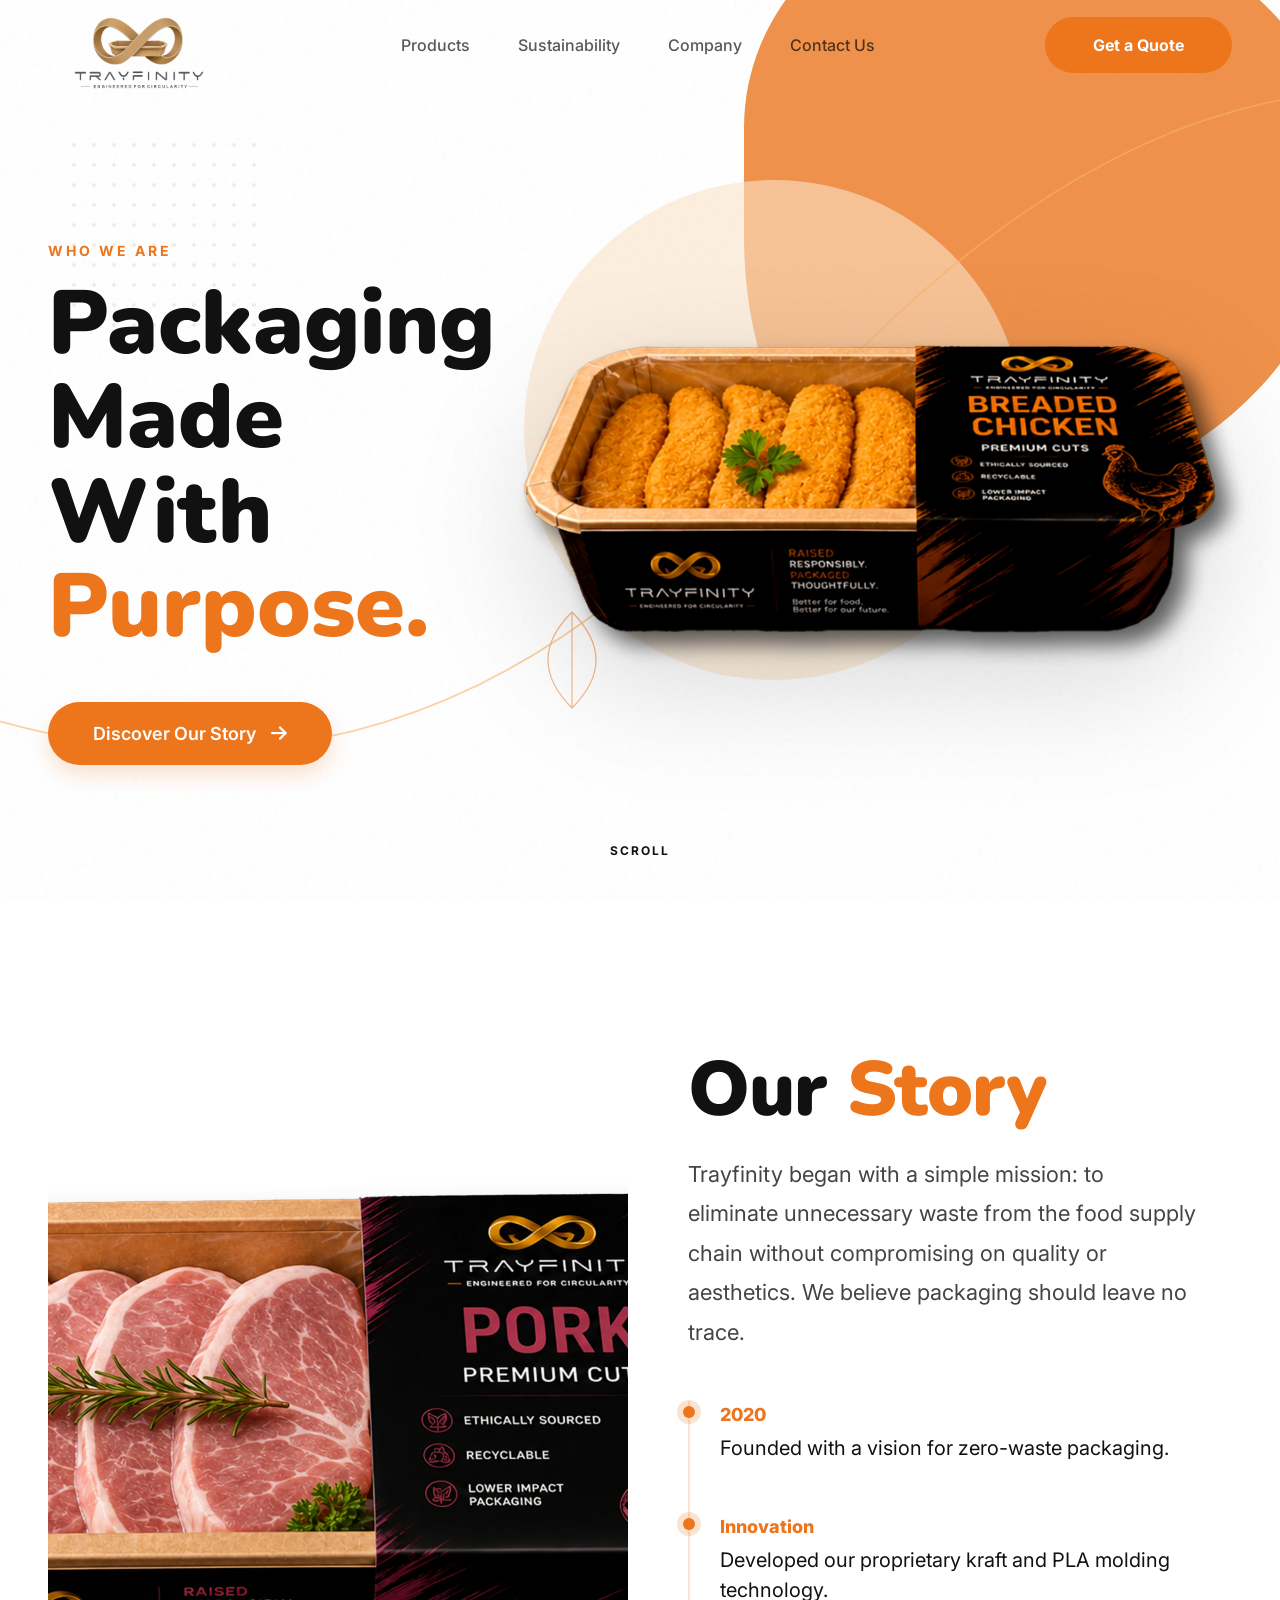
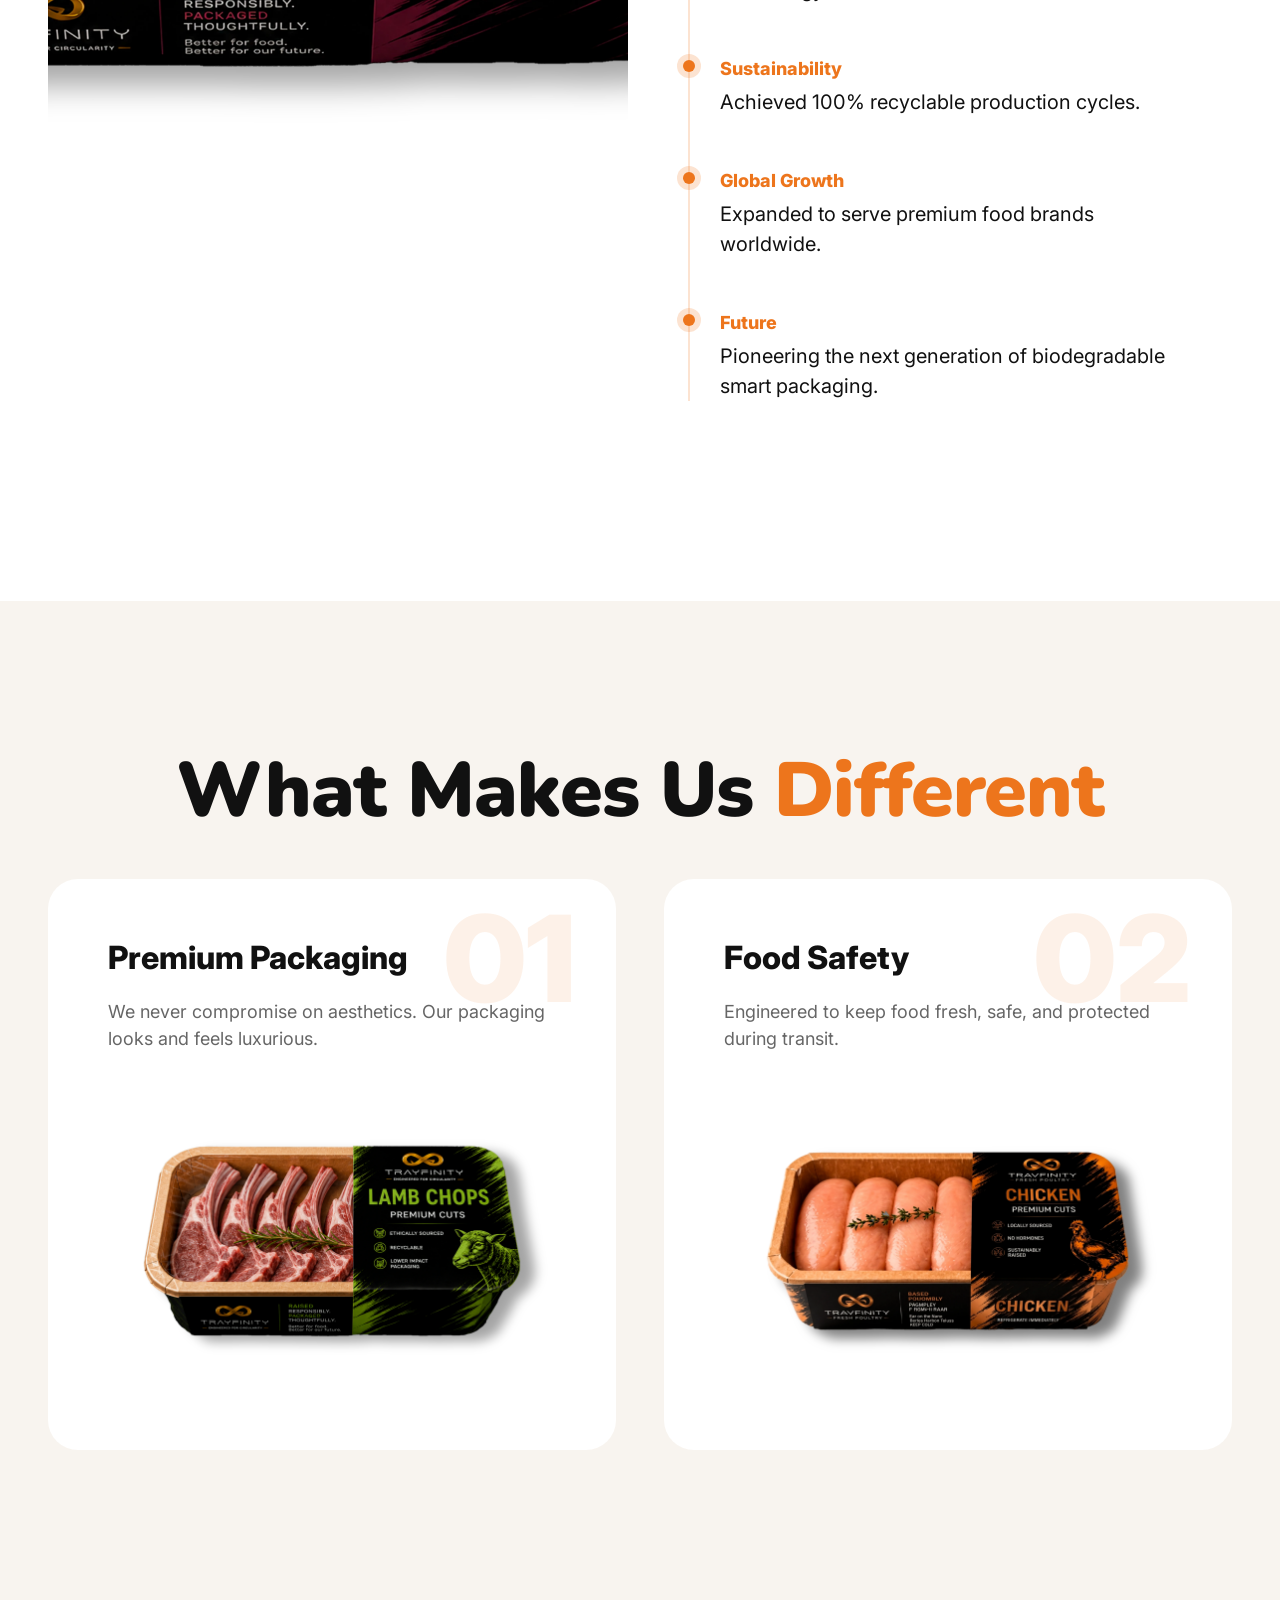
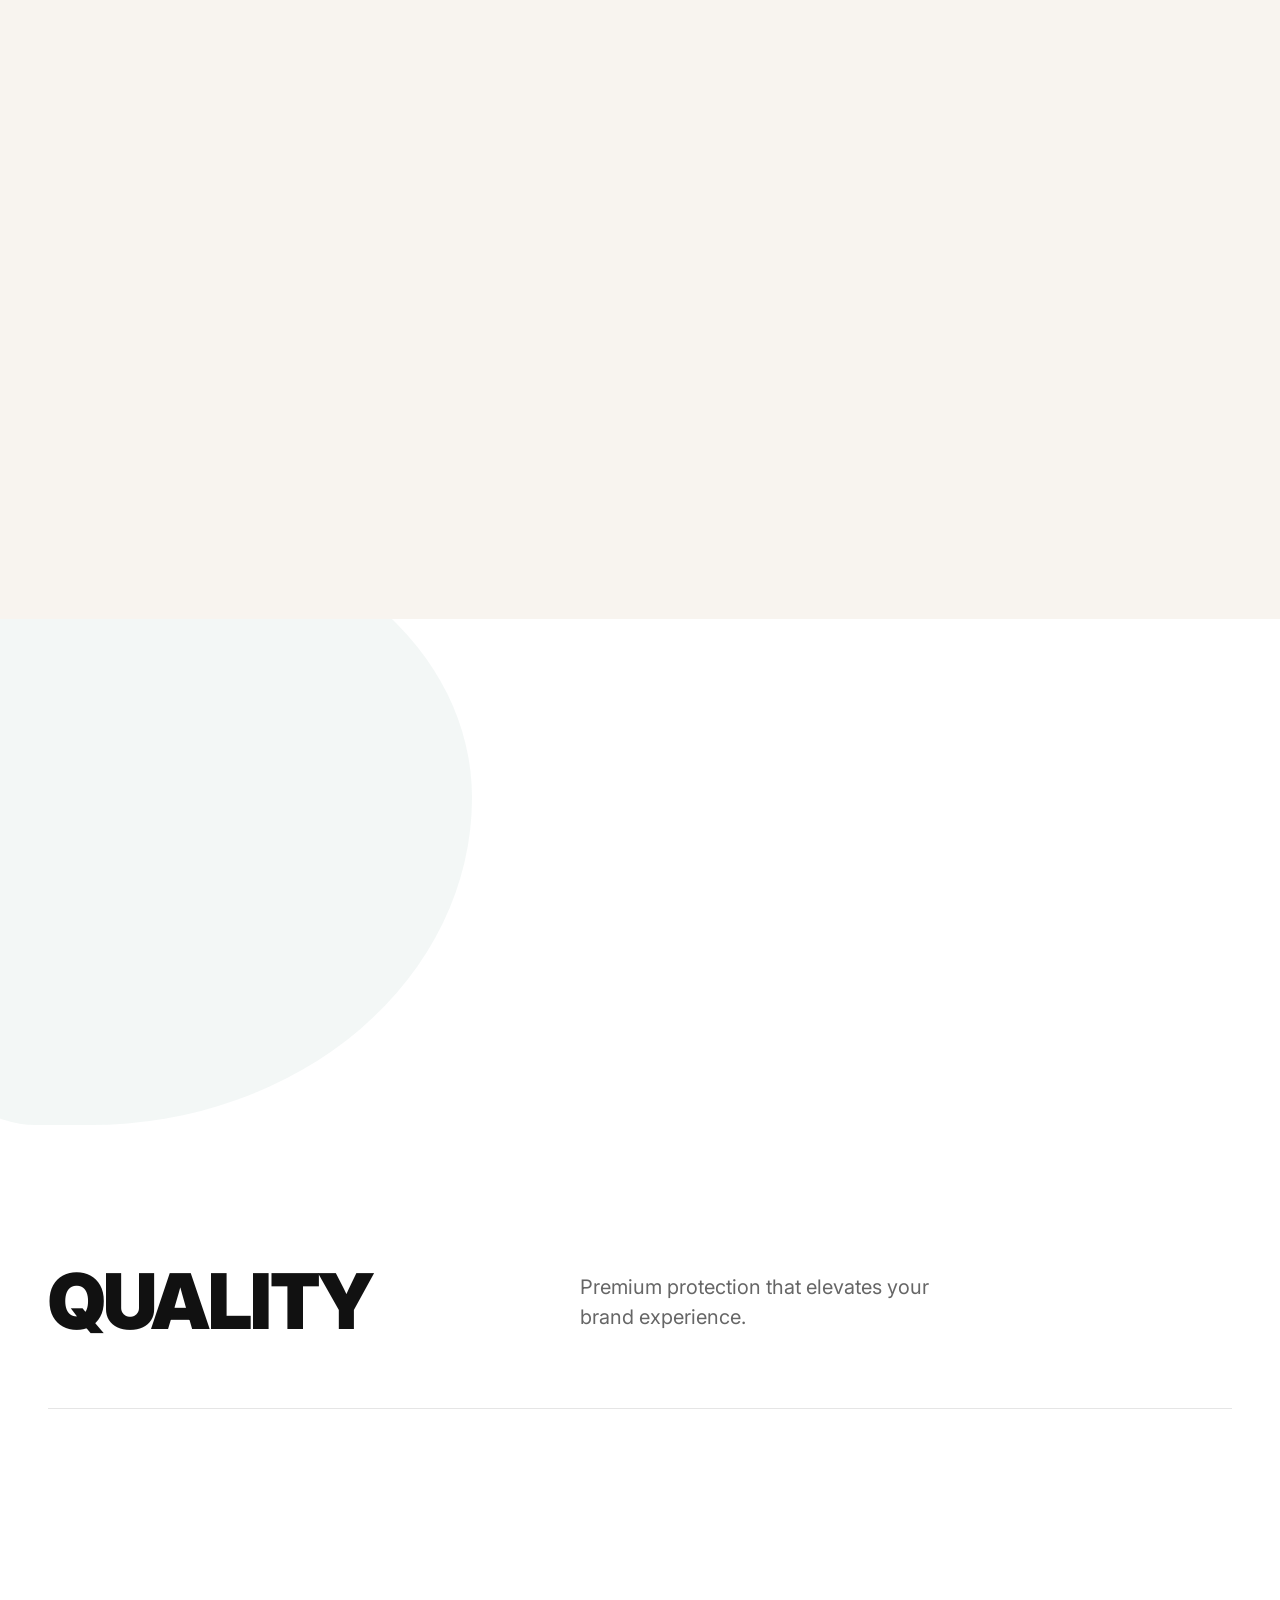
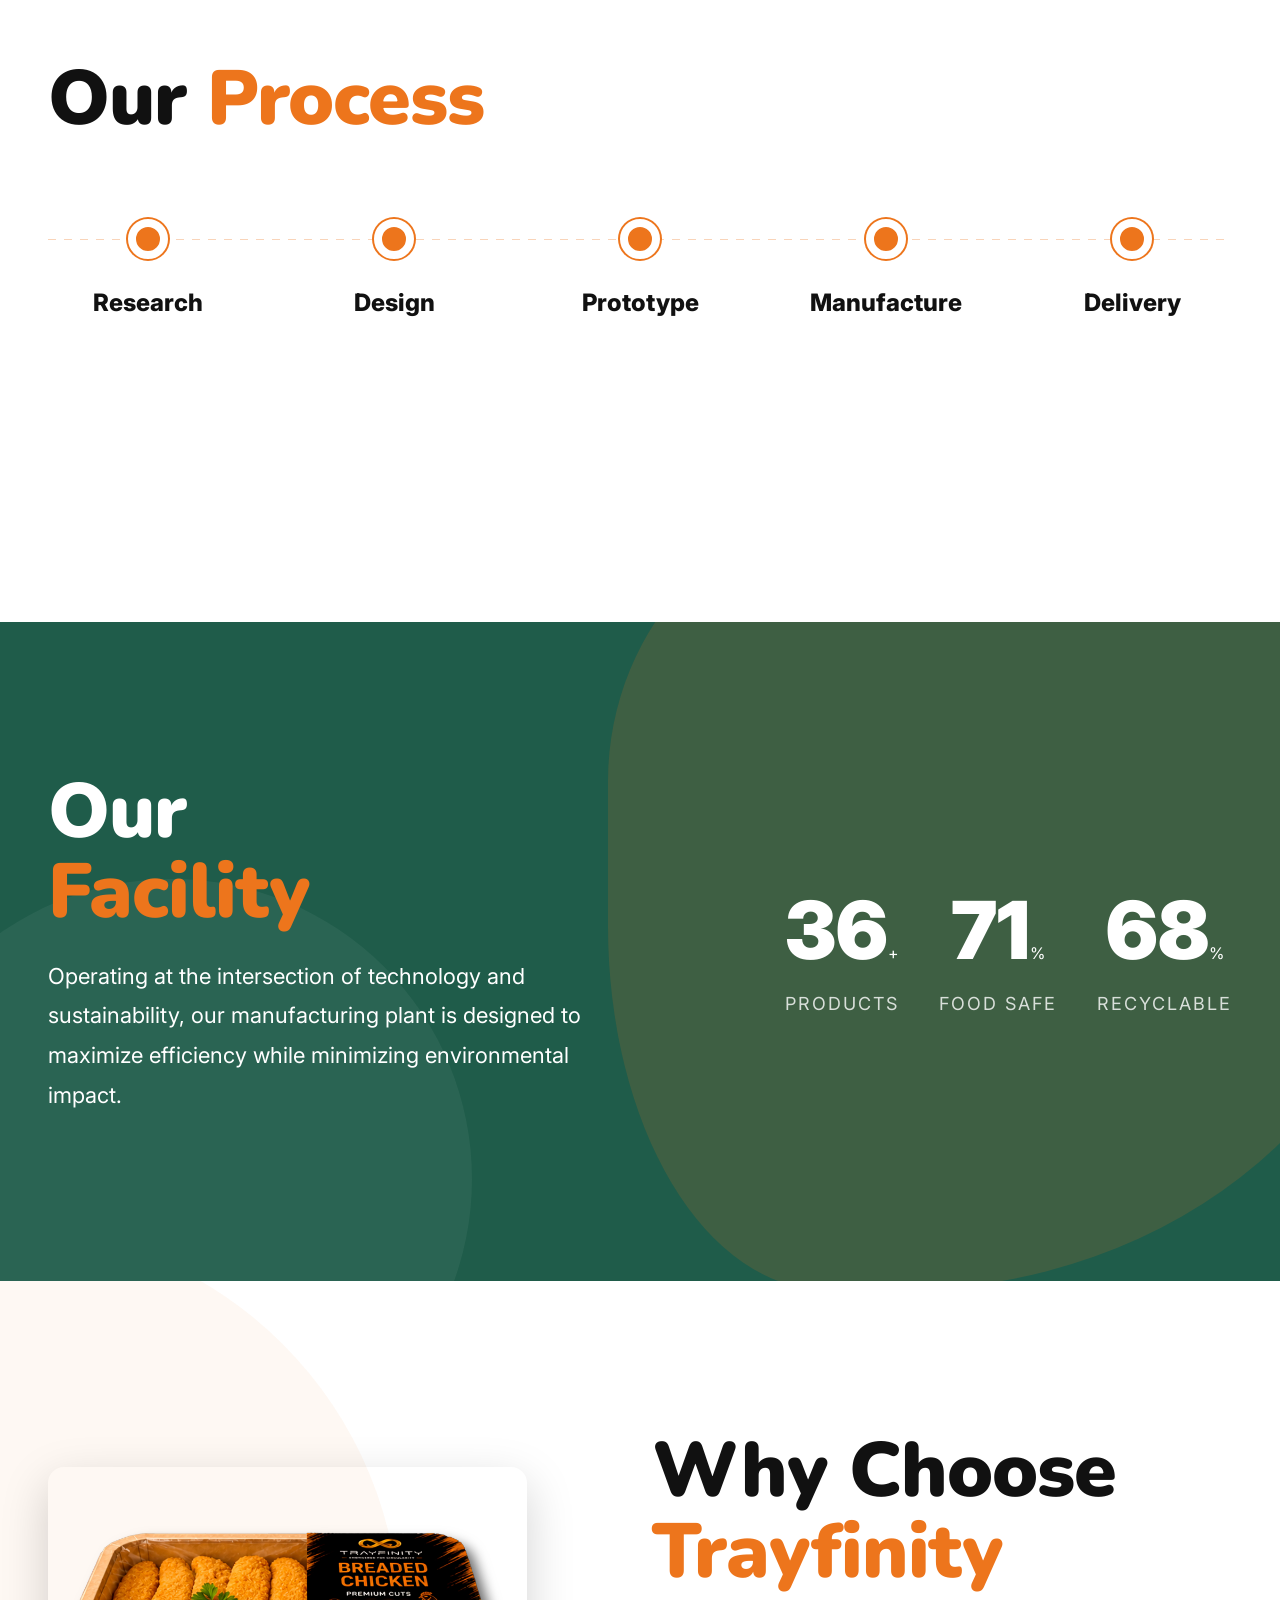
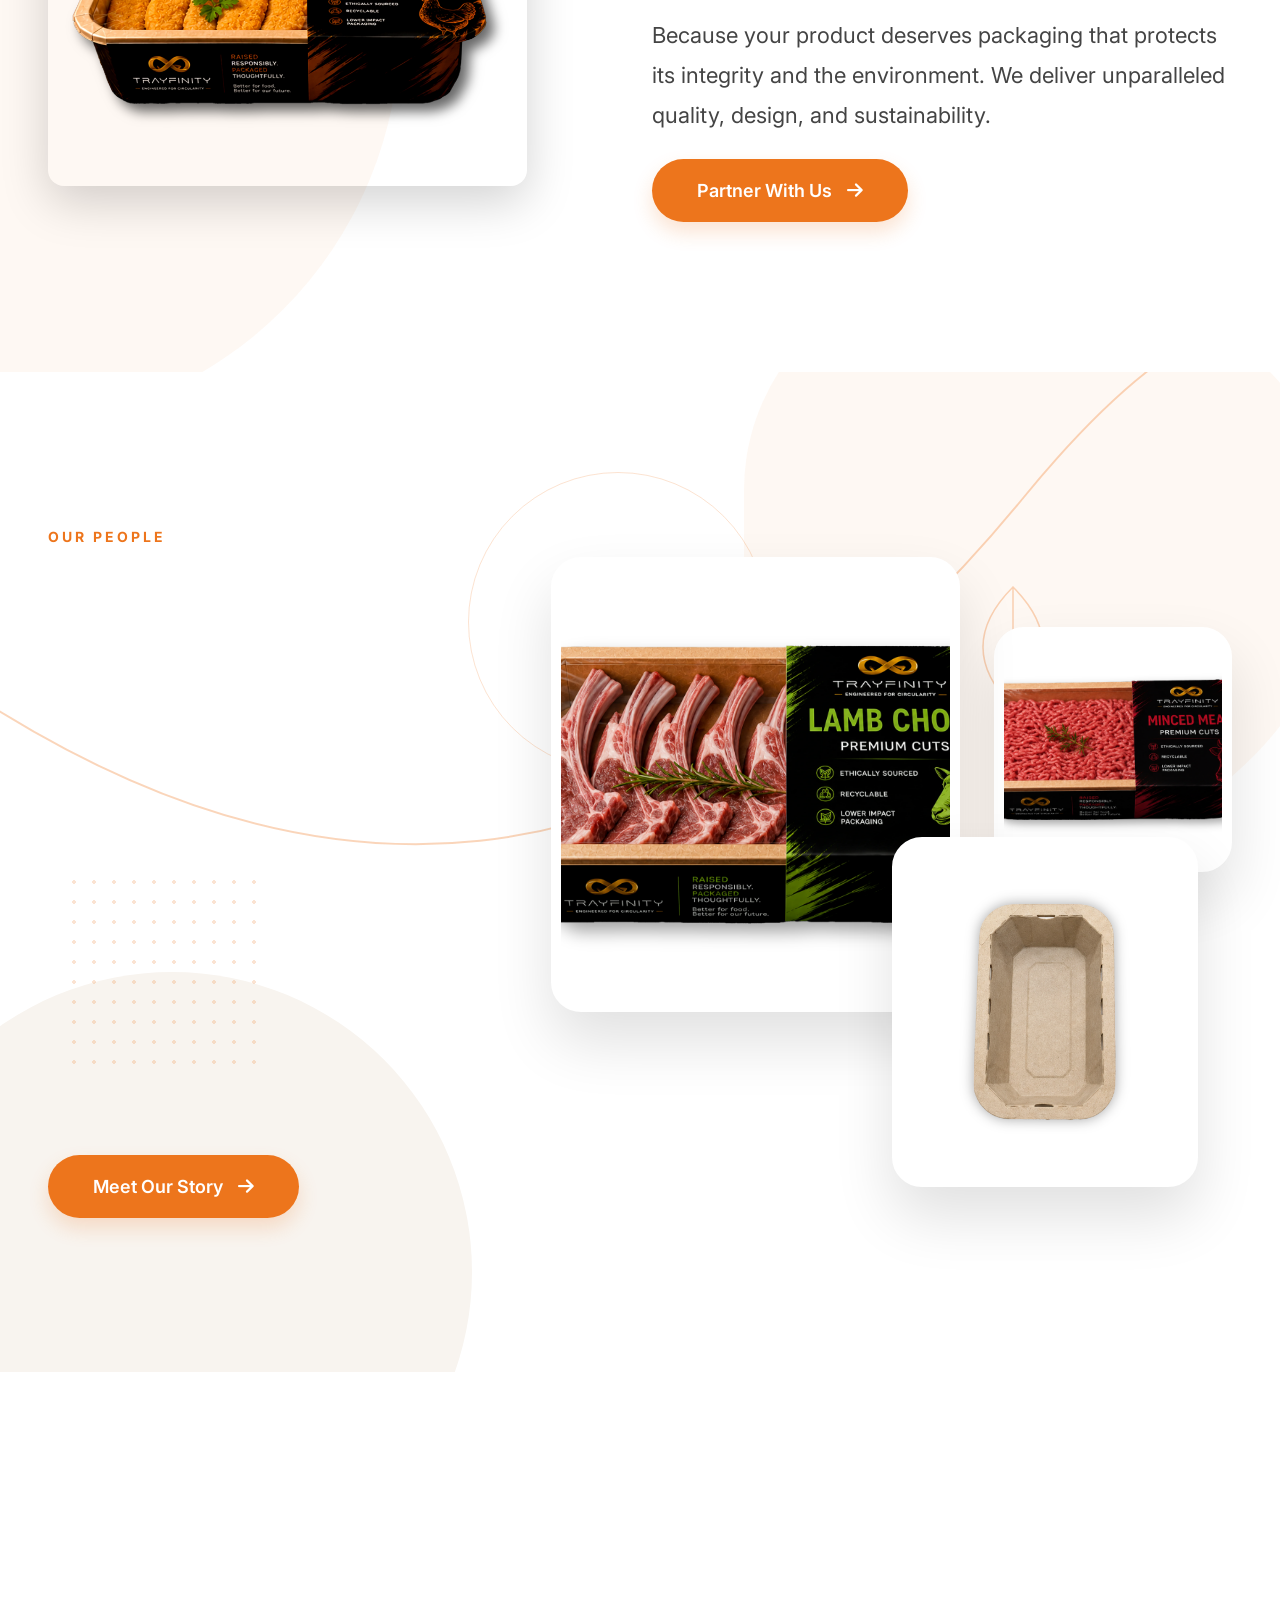
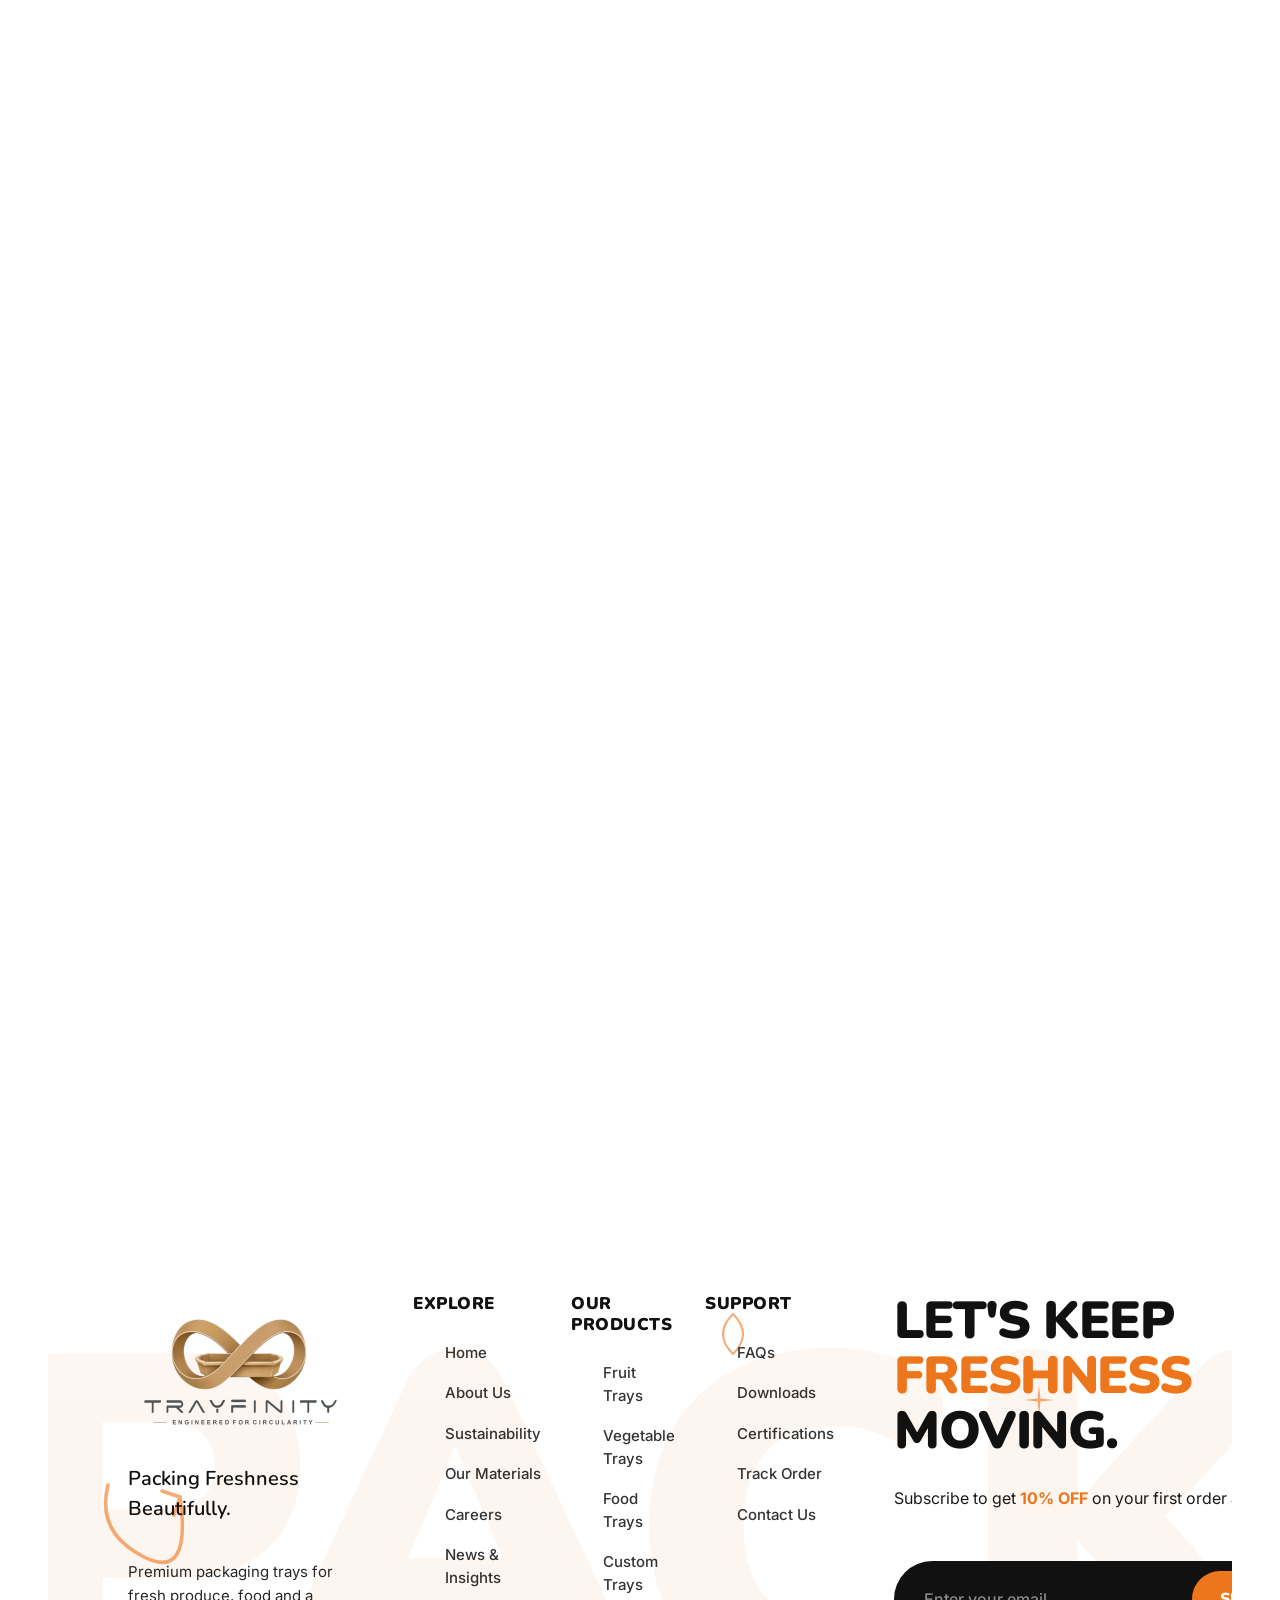
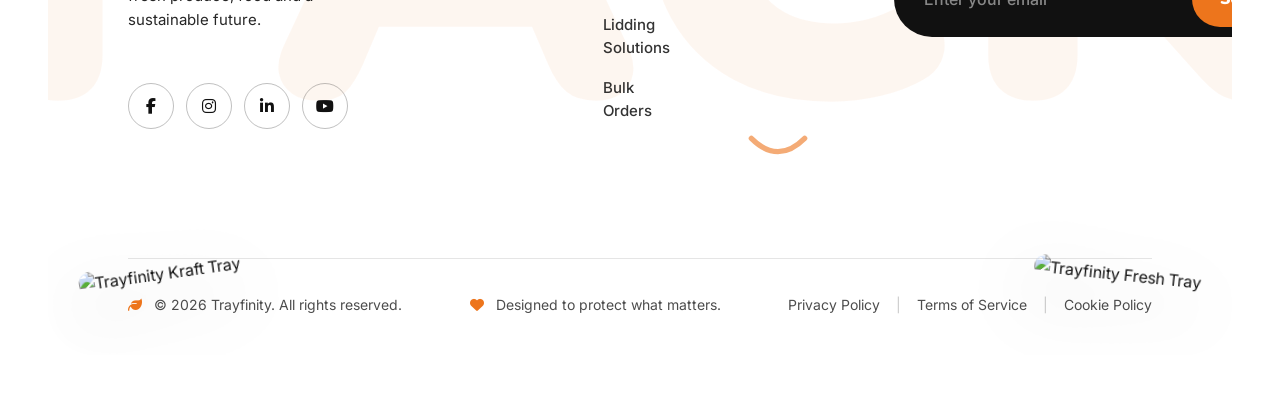
==== commit ffec931d: "feat: add interactive animations, parallax effects, and page-specific styling modules" ====
--- a/company.html
+++ b/company.html
@@ -4,6 +4,8 @@
     <meta charset="UTF-8">
     <meta name="viewport" content="width=device-width, initial-scale=1.0">
     <title>Trayfinity | Company</title>
+    <link rel="shortcut icon" href="assets/webe-images/Logo.webp" type="image/x-icon">
+
     <!-- Google Fonts -->
     <link rel="preconnect" href="https://fonts.googleapis.com">
     <link rel="preconnect" href="https://fonts.gstatic.com" crossorigin>
--- a/css/home.css
+++ b/css/home.css
@@ -1044,17 +1044,17 @@
     color: #B85C00;
 }
 .product-block .text-area .prod-title {
-    font-size: 64px !important;
+    font-size: clamp(32px, 5vw, 64px) !important;
     font-weight: 800 !important;
     letter-spacing: -0.03em;
     margin-bottom: 1.5rem;
 }
 .product-block .text-area .prod-desc {
-    font-size: 24px !important;
+    font-size: clamp(16px, 2vw, 24px) !important;
     line-height: 1.8 !important;
 }
 .product-block .text-area .feature-list li {
-    font-size: 22px !important;
+    font-size: clamp(16px, 1.8vw, 22px) !important;
     margin-bottom: 18px !important;
 }
 
--- a/css/company.css
+++ b/css/company.css
@@ -21,17 +21,14 @@
 
 /* --- TYPOGRAPHY --- */
 .c-heading {
-    font-size: 50px;
+    font-size: clamp(40px, 6vw, 80px);
     font-family: var(--c-font-heading);
     font-weight: 900;
     line-height: 1.05;
     letter-spacing: -1px;
 }
-@media (min-width: 992px) {
-    .c-heading { font-size: 80px; }
-}
 .c-desc {
-    font-size: 22px;
+    font-size: clamp(16px, 2vw, 22px);
     line-height: 1.8;
     color: #444;
     max-width: 650px;
@@ -147,13 +144,10 @@
     letter-spacing: 3px;
 }
 .c-hero-heading {
-    font-size: 60px;
+    font-size: clamp(48px, 7vw, 96px);
     font-family: var(--c-font-heading);
     font-weight: 900;
     line-height: 1.05;
-}
-@media (min-width: 992px) {
-    .c-hero-heading { font-size: 96px; }
 }
 .c-blur-word {
     display: inline-block;
@@ -319,7 +313,7 @@
     background: rgba(237, 117, 28, 0.02);
 }
 .c-value-title {
-    font-size: 80px;
+    font-size: clamp(36px, 6vw, 80px);
     font-weight: 900;
     letter-spacing: -2px;
     color: var(--c-black);
@@ -544,7 +538,7 @@
     padding: 200px 0;
 }
 .c-vision-text {
-    font-size: 70px;
+    font-size: clamp(40px, 5vw, 70px);
     font-weight: 900;
     line-height: 1.1;
     letter-spacing: -2px;
@@ -599,3 +593,31 @@
     stroke-dashoffset: 2000;
     animation: drawHeroLine 4s ease-out forwards;
 }
+
+/* RESPONSIVE ADJUSTMENTS */
+@media (max-width: 991.98px) {
+    .c-hero { padding-top: 150px; }
+    .c-hero-img { width: 100%; margin-top: 40px; }
+    .c-story, .c-different, .c-facility, .c-choose, .c-people, .c-vision { padding: 80px 0; }
+    .c-story-img { height: 400px; margin-bottom: 40px; }
+    .c-collage-large, .c-collage-medium, .c-collage-small { position: static; width: 100%; height: 300px; margin-bottom: 20px; }
+    .c-people-collage { height: auto; display: flex; flex-direction: column; }
+    .c-cta-box { padding: 60px 20px; text-align: center; }
+    .c-stat span { font-size: 50px; }
+    
+    /* VALUES SECTION FIX */
+    .c-value-row {
+        flex-direction: column;
+        text-align: center;
+        gap: 15px;
+        padding: 40px 10px;
+    }
+    .c-value-row:hover {
+        padding: 40px 10px;
+    }
+    .c-value-icon {
+        opacity: 1;
+        transform: translateX(0);
+        margin-top: 15px;
+    }
+}
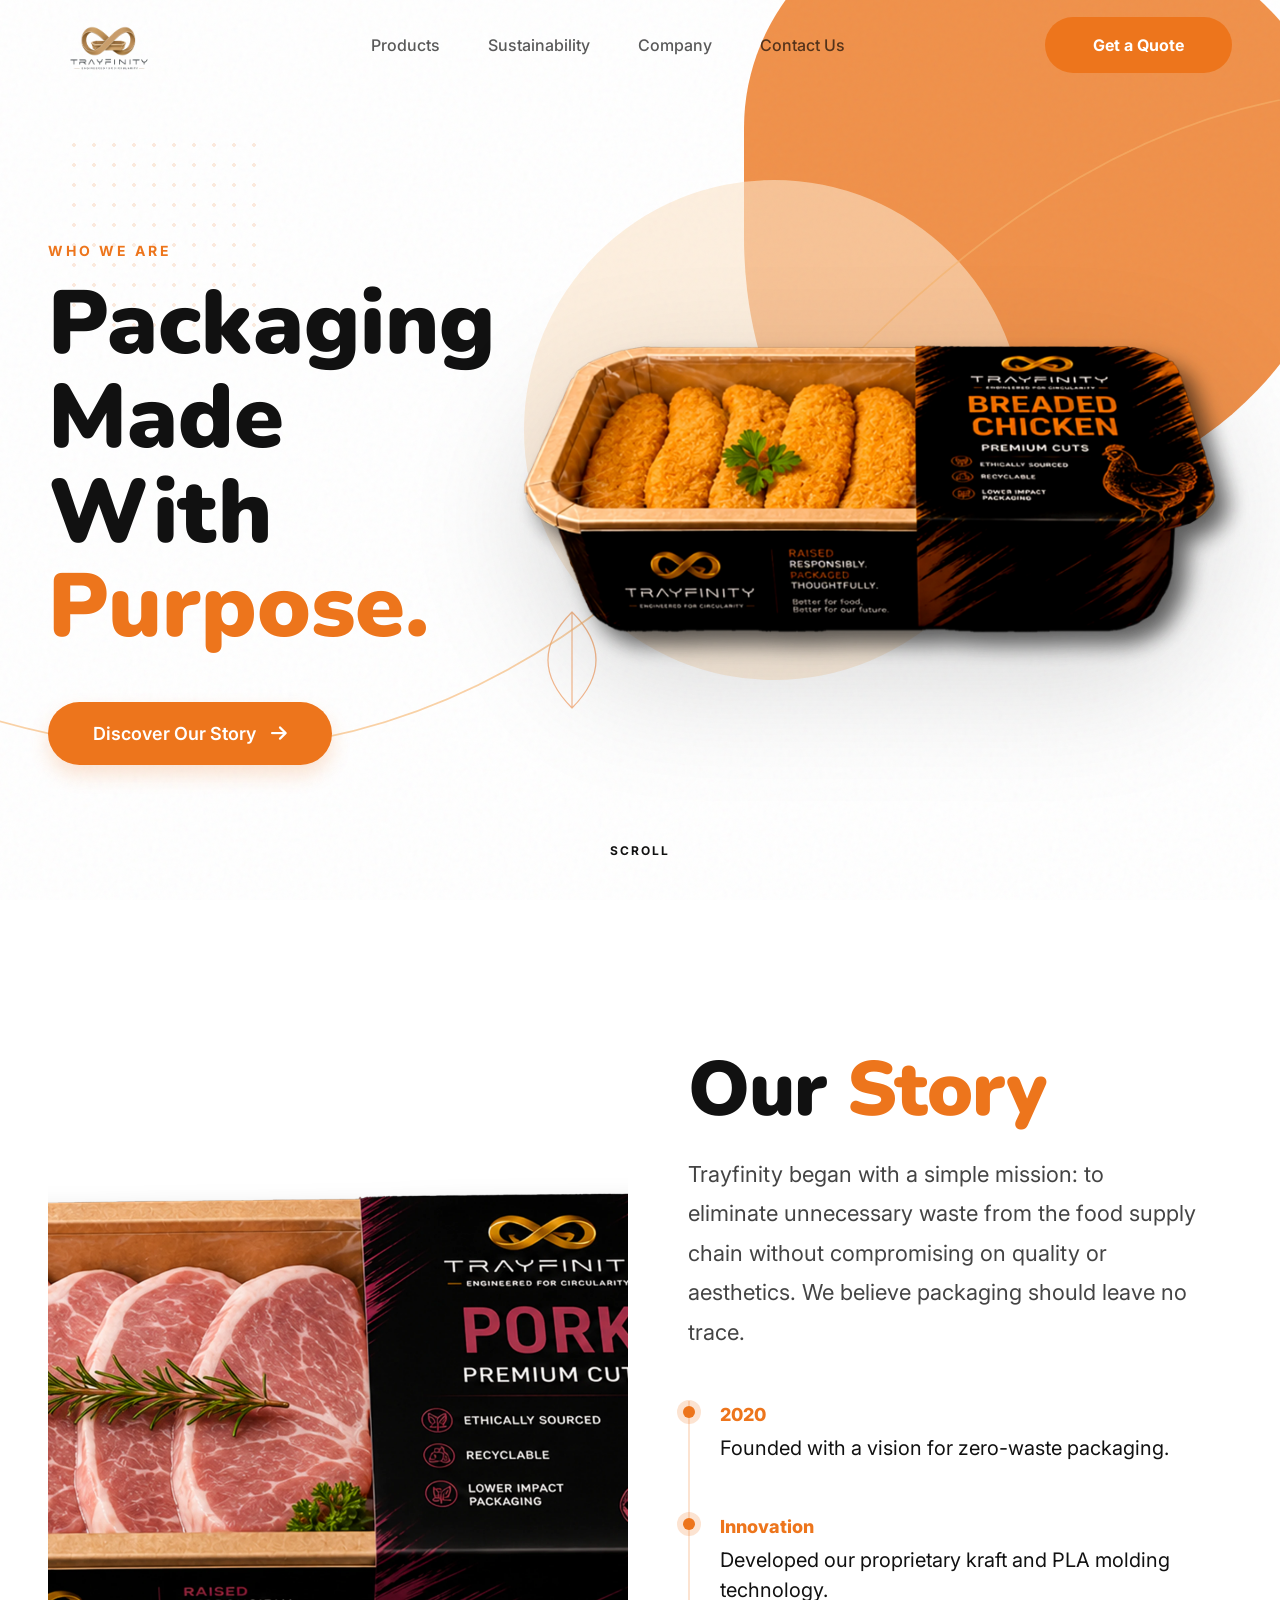
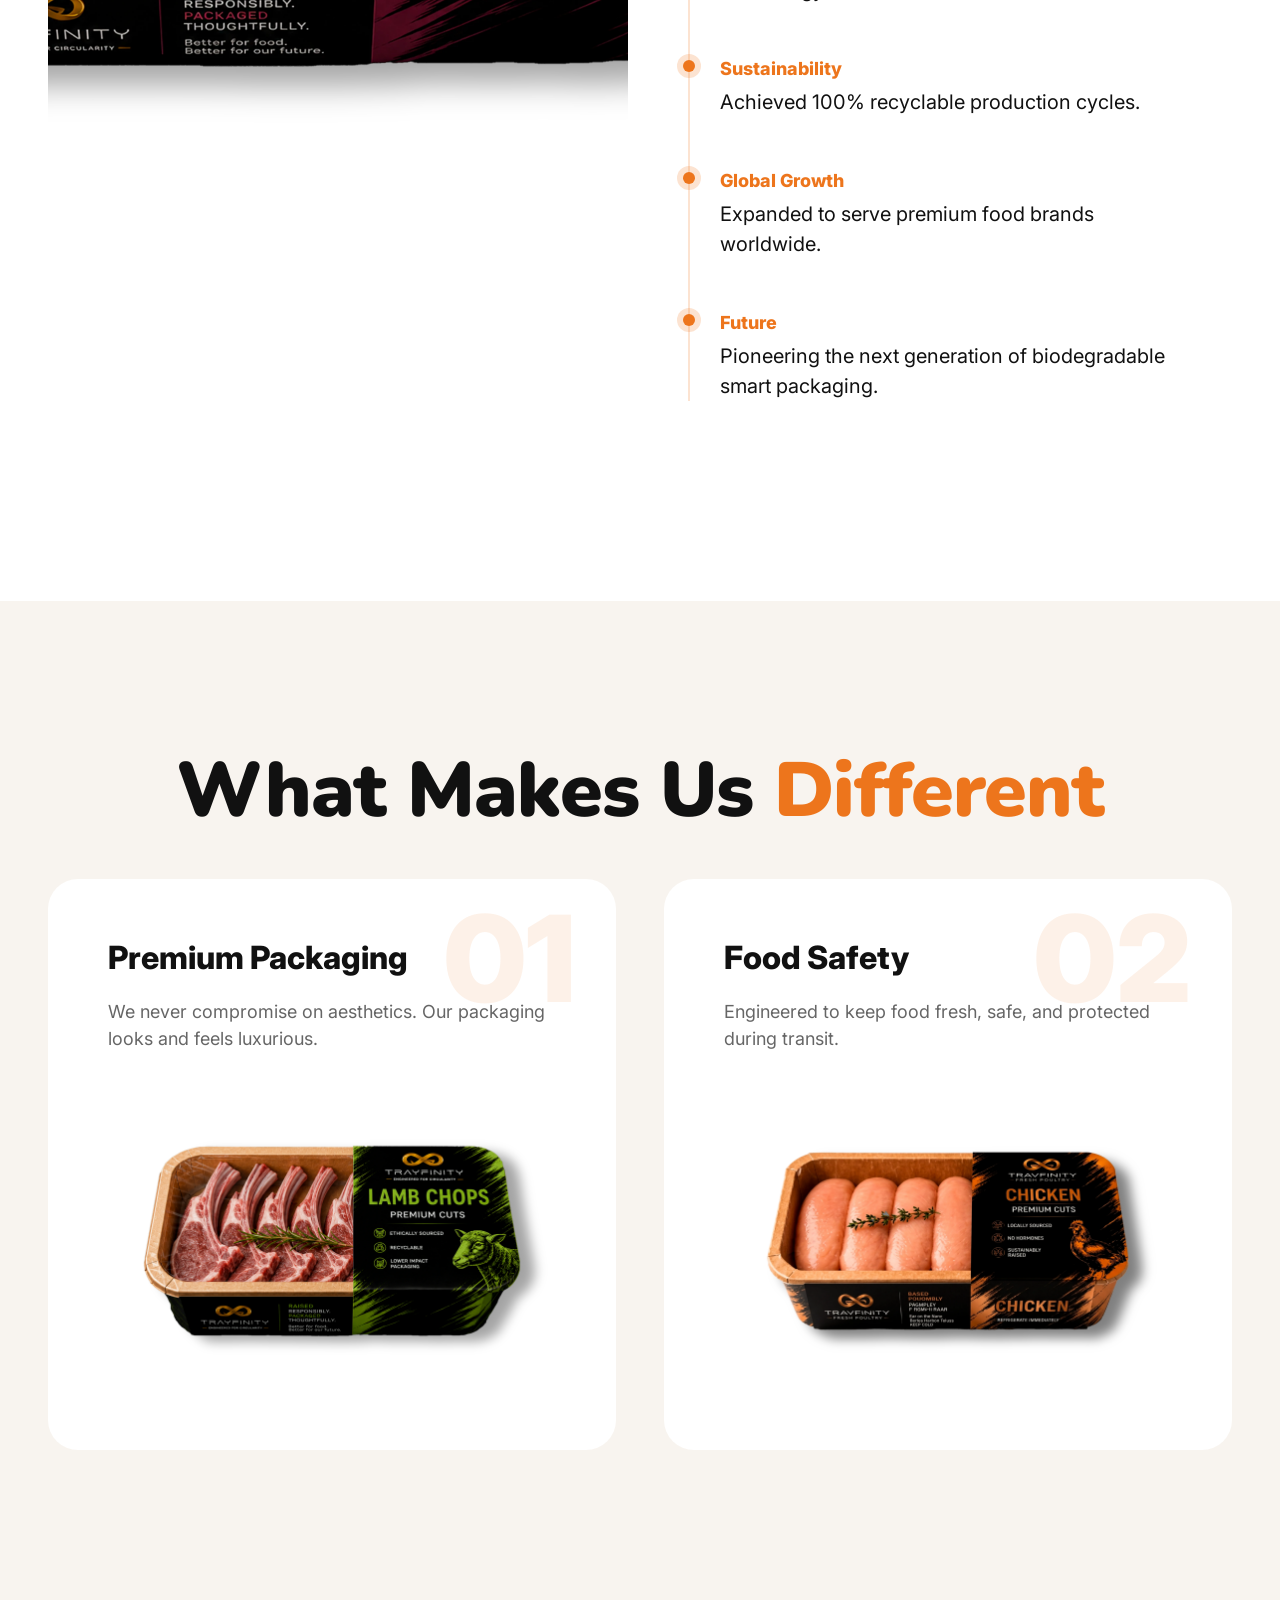
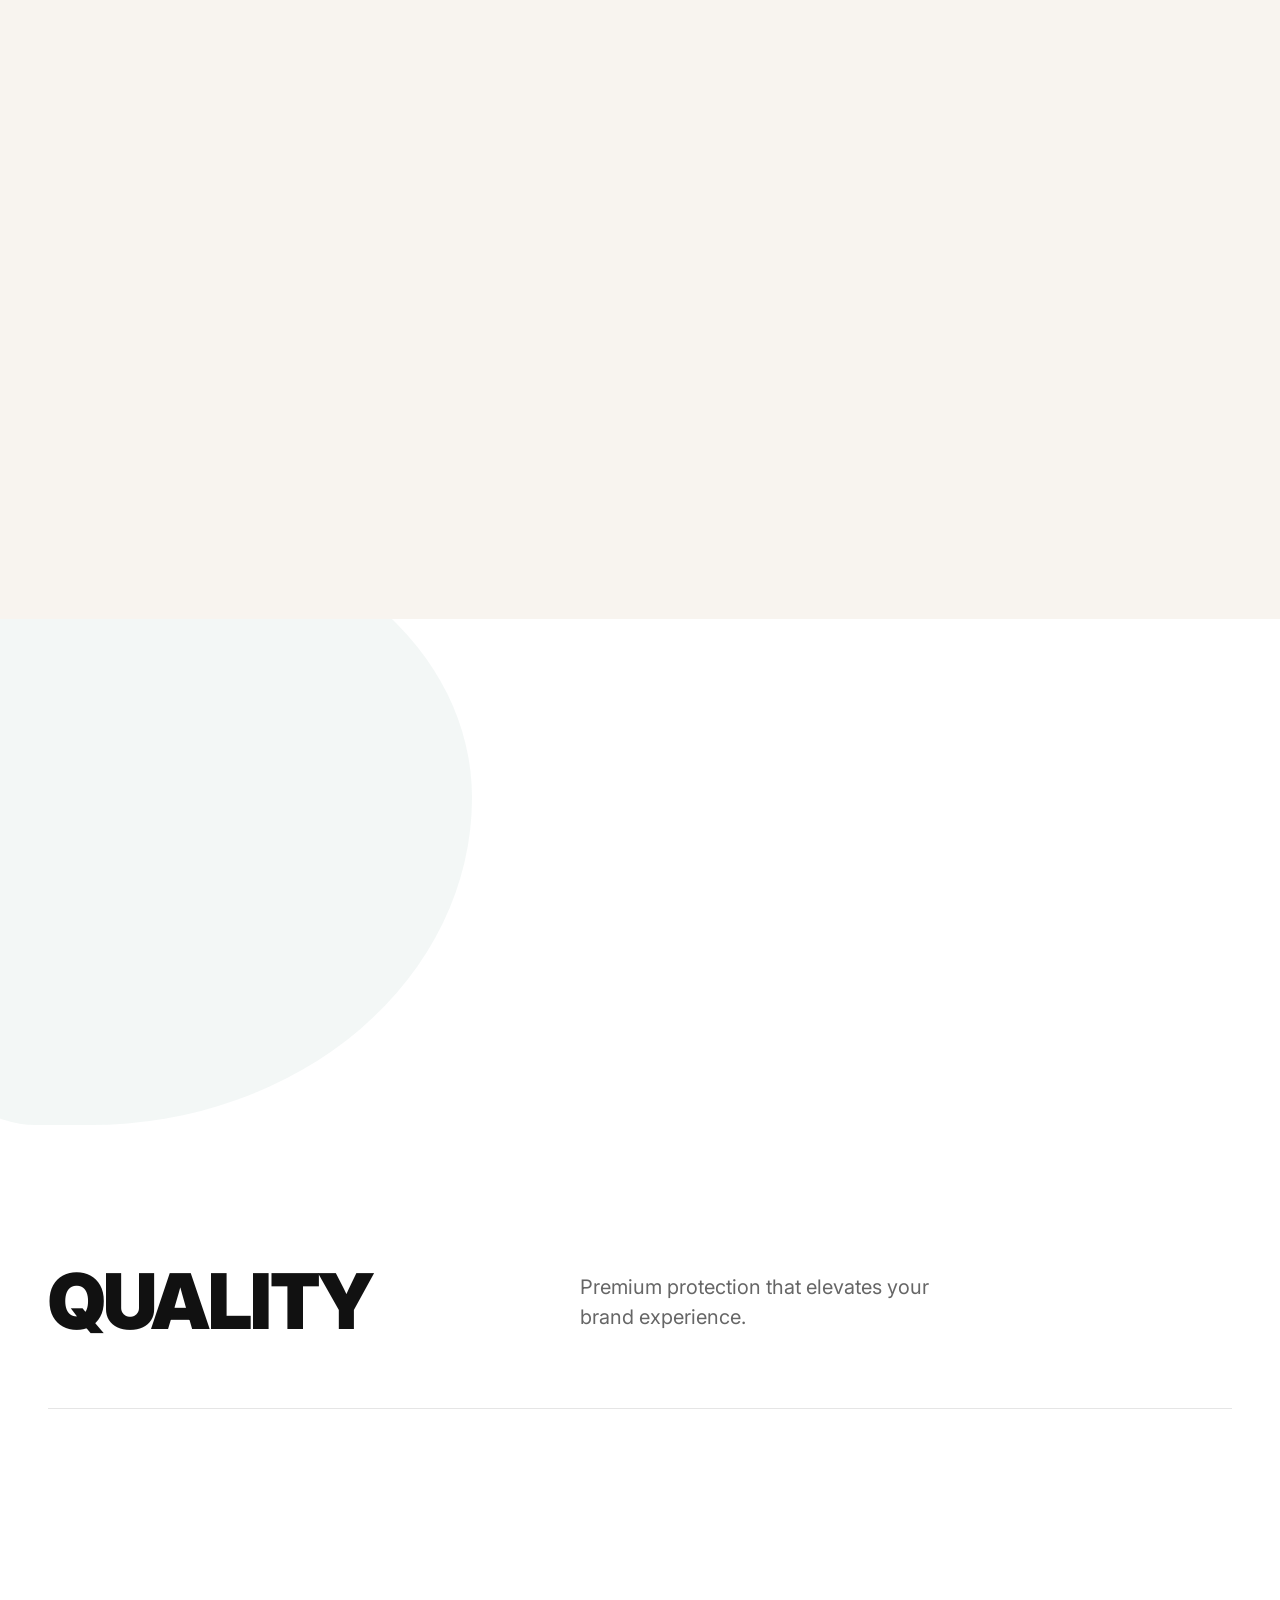
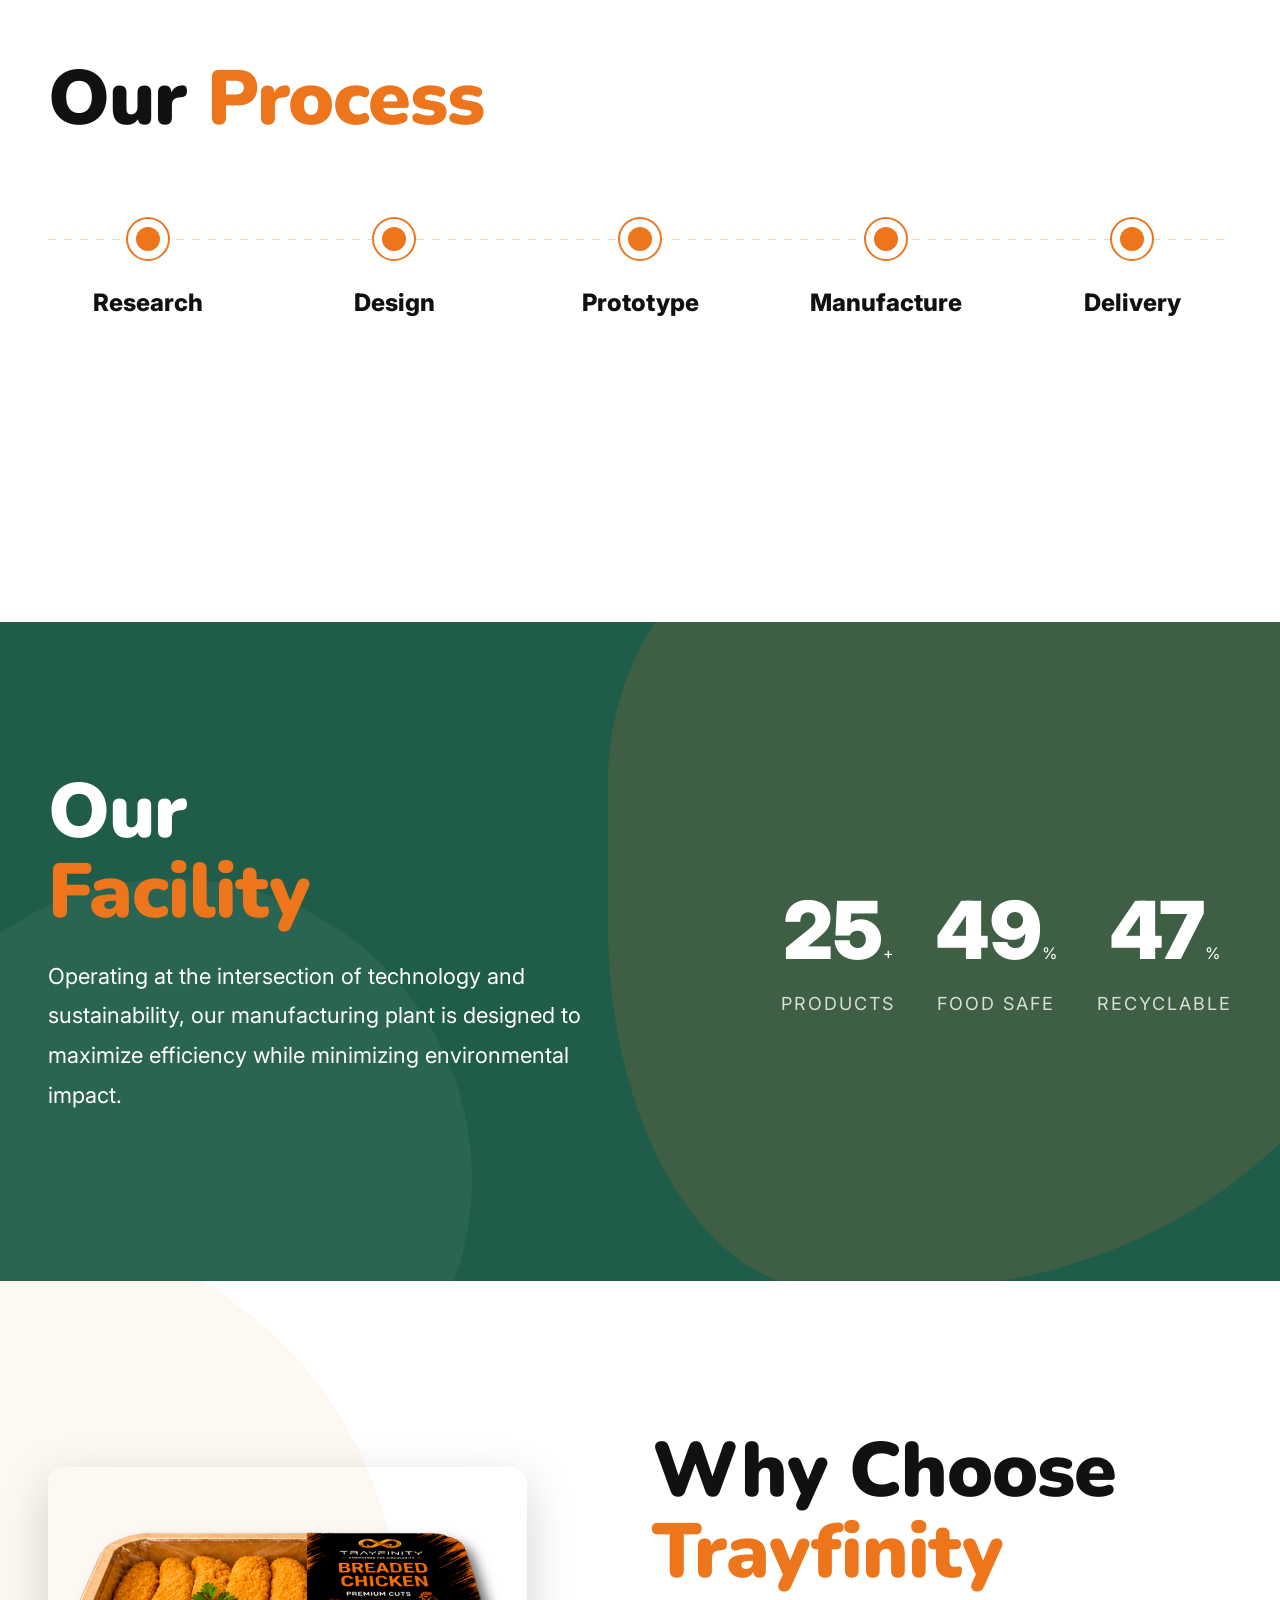
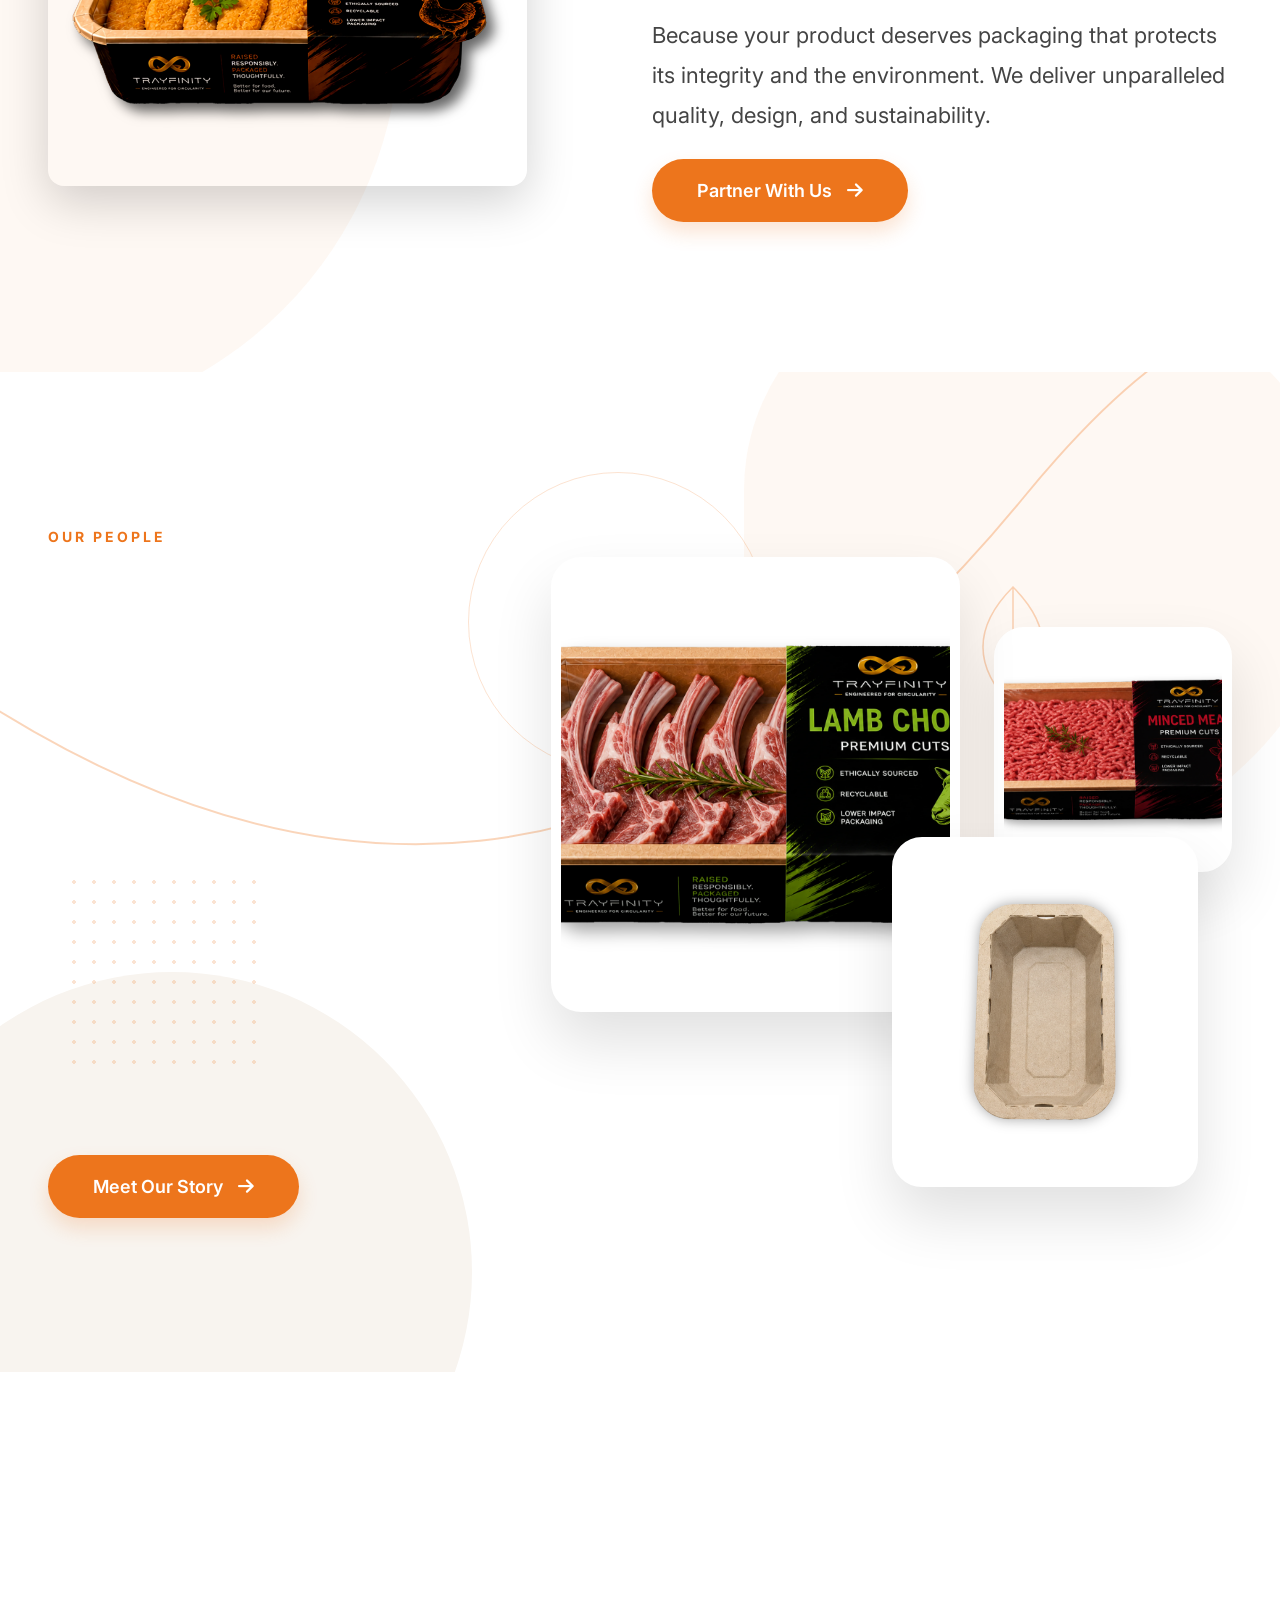
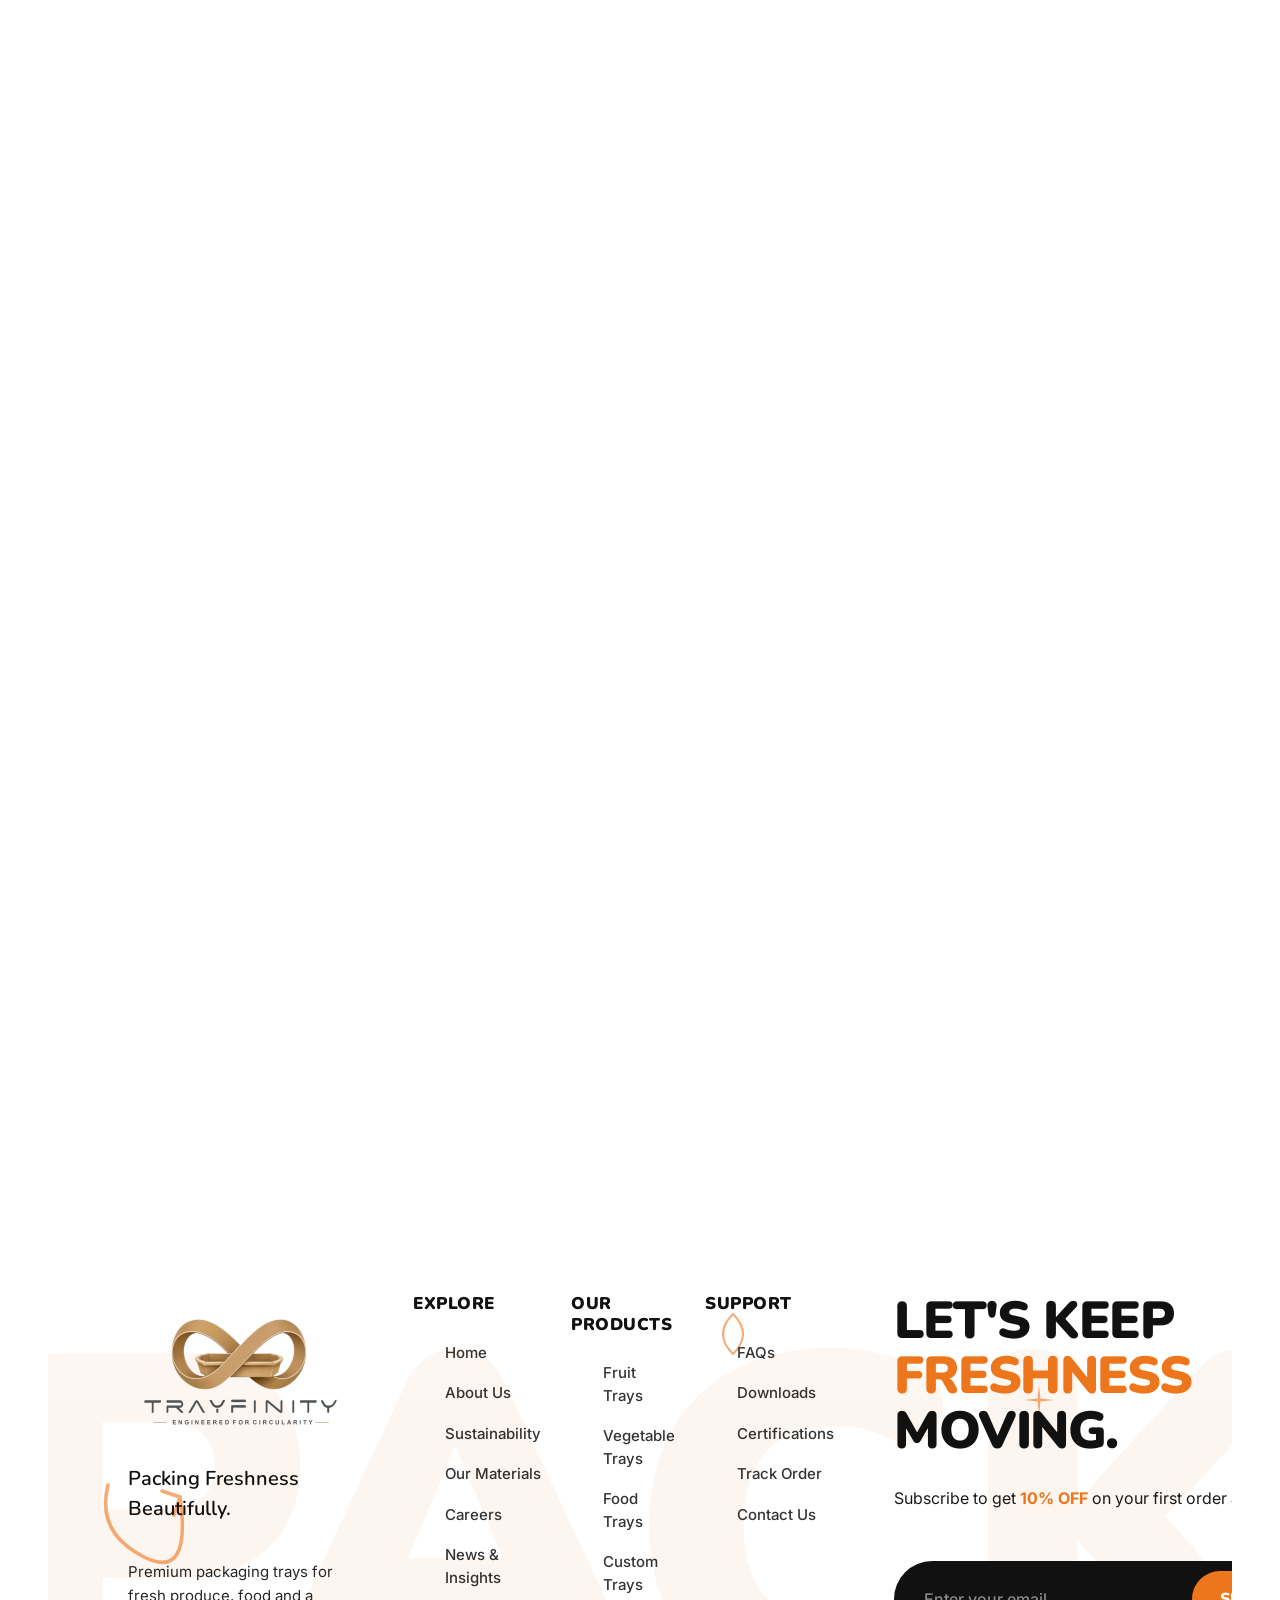
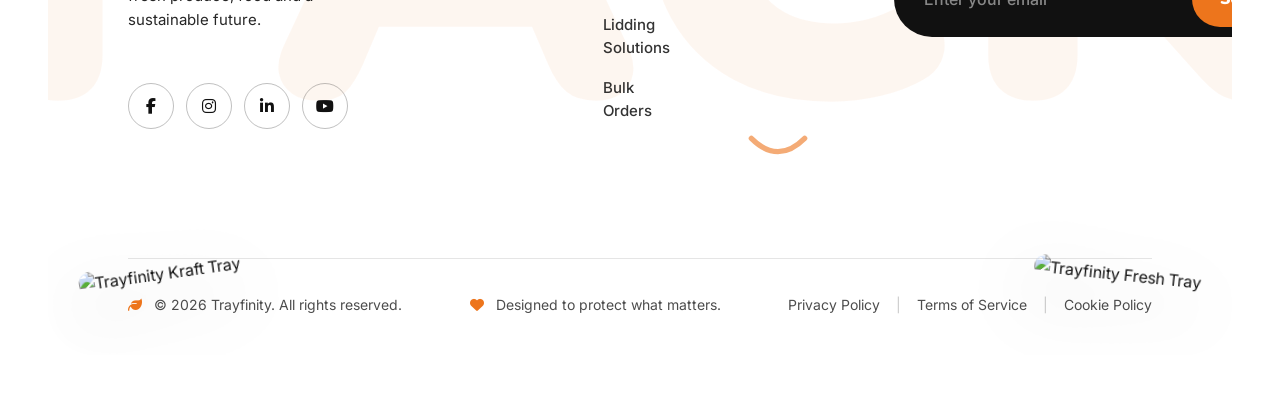
==== commit a97cf49e: "feat: implement company page styling, initialize layout CSS files, and remove duplicate script tag i" ====
--- a/company.html
+++ b/company.html
@@ -488,9 +488,6 @@
     <script src="js/footer.js"></script>
     <!-- Bootstrap 5 JS Bundle -->
     <script src="https://cdn.jsdelivr.net/npm/bootstrap@5.3.3/dist/js/bootstrap.bundle.min.js"></script>
-
-    <!-- Bootstrap 5 JS Bundle -->
-    <script src="https://cdn.jsdelivr.net/npm/bootstrap@5.3.3/dist/js/bootstrap.bundle.min.js"></script>
     <!-- Custom Scripts -->
     <script src="js/company.js"></script>
 </body>
--- a/css/home.css
+++ b/css/home.css
@@ -147,7 +147,13 @@
     font-weight: 900 !important;
     font-size: 1.5rem !important;
     padding-left: 1rem !important;
-    padding-top: 1rem !important;
+    padding-top: 0.5rem !important;
+}
+#mainNav .navbar-brand img {
+    height: 60px !important;
+    width: auto;
+    object-fit: contain;
+    transition: height 0.3s ease;
 }
 #mainNav .nav-link {
     font-family: var(--font-primary) !important;
@@ -1192,4 +1198,100 @@
 
     .product-block .text-area .prod-title { font-size: 48px !important; }
 
-
+/* =================================================
+   STRICT MOBILE RESPONSIVE FIXES (HERO & GLOBAL)
+================================================= */
+@media (max-width: 991.98px) {
+    /* Global Fixes */
+    body, html { overflow-x: hidden !important; }
+    img { max-width: 100%; height: auto; }
+    
+    /* Hero Section Vertical Layout */
+    .hero-section {
+        flex-direction: column !important;
+        justify-content: flex-start !important;
+        padding: 100px 24px 80px 24px !important;
+        height: auto !important;
+        min-height: auto !important;
+        text-align: center !important;
+    }
+    
+    /* Content wrapper */
+    .hero-text-content {
+        position: relative !important;
+        left: 0 !important;
+        top: 0 !important;
+        transform: none !important;
+        width: 100% !important;
+        display: flex !important;
+        flex-direction: column !important;
+        align-items: center !important;
+        margin-top: 30px !important;
+    }
+    
+    /* Typography */
+    .hero-headline {
+        font-size: clamp(40px, 9vw, 64px) !important;
+        align-items: center !important; /* Centers the flex lines */
+        text-align: center !important;
+    }
+    
+    /* Mobile Image Area */
+    .mobile-product-area {
+        position: relative !important;
+        width: 100% !important;
+        display: flex !important;
+        justify-content: center !important;
+        margin-bottom: 20px !important;
+    }
+    .mobile-product-area .auto-scroll-wrapper {
+        width: 85% !important;
+        max-width: 100% !important;
+        height: auto !important;
+        aspect-ratio: 1/1 !important; /* Provide a box for the absolute images */
+    }
+    .slide-photo {
+        width: 100% !important;
+        height: auto !important;
+        max-width: 100% !important;
+        object-fit: contain !important;
+    }
+    
+    /* Buttons */
+    .btn-cta {
+        width: fit-content !important;
+        min-height: 56px !important;
+        display: inline-flex !important;
+        align-items: center !important;
+        justify-content: center !important;
+        white-space: nowrap !important;
+        margin: 0 auto !important;
+    }
+    
+    /* Navbar Mobile Safety */
+    #mainNav.custom-nav {
+        height: 70px !important;
+    }
+    #mainNav .navbar-brand {
+        font-size: clamp(1.2rem, 5vw, 1.5rem) !important;
+        white-space: nowrap;
+        padding-top: 0.5rem !important;
+        padding-left: 0.5rem !important;
+    }
+    #mainNav .navbar-brand img {
+        height: 40px !important;
+    }
+    
+    /* Background Graphics Restraint */
+    .top-organic-shape {
+        width: 150vw !important;
+        left: -25vw !important;
+        height: 60vh !important;
+        top: -15% !important;
+    }
+    
+    .blur-circle {
+        max-width: 100vw !important;
+        overflow: hidden !important;
+    }
+}
--- a/css/company.css
+++ b/css/company.css
@@ -620,4 +620,64 @@
         transform: translateX(0);
         margin-top: 15px;
     }
-}
+    
+    /* PROCESS SECTION FIX */
+    .c-process-wrapper {
+        flex-direction: column;
+        align-items: center;
+        gap: 50px;
+    }
+    .c-process-line {
+        display: none; /* Line doesn't work well vertically */
+    }
+    .c-process-step {
+        width: 100%;
+        max-width: 300px;
+    }
+    .c-process-step img {
+        opacity: 1; /* Always show images on mobile since hover is less reliable */
+        transform: translateY(0);
+    }
+    
+    /* FACILITY SECTION FIX */
+    .c-stats-grid {
+        flex-direction: column;
+        align-items: center;
+        justify-content: center;
+        gap: 40px;
+        margin-top: 30px;
+    }
+    
+    /* CTA BOX FIXES FOR TABLET/MOBILE */
+    .c-cta-box {
+        padding: 80px 20px !important;
+    }
+    .c-cta-floating {
+        width: 140px !important;
+        top: 5% !important;
+        left: 2% !important;
+    }
+    .c-cta-floating-2 {
+        width: 180px !important;
+        bottom: -5% !important;
+        right: 2% !important;
+    }
+}
+
+@media (max-width: 767.98px) {
+    .c-cta-box .d-flex {
+        flex-direction: column !important;
+        align-items: center !important;
+        gap: 15px !important;
+    }
+    .c-cta-box .c-btn-pill {
+        width: 100% !important;
+        max-width: 280px !important;
+        justify-content: center !important;
+        padding: 15px 30px !important;
+        font-size: 16px !important;
+    }
+    .c-cta-floating, .c-cta-floating-2 {
+        display: none !important;
+    }
+}
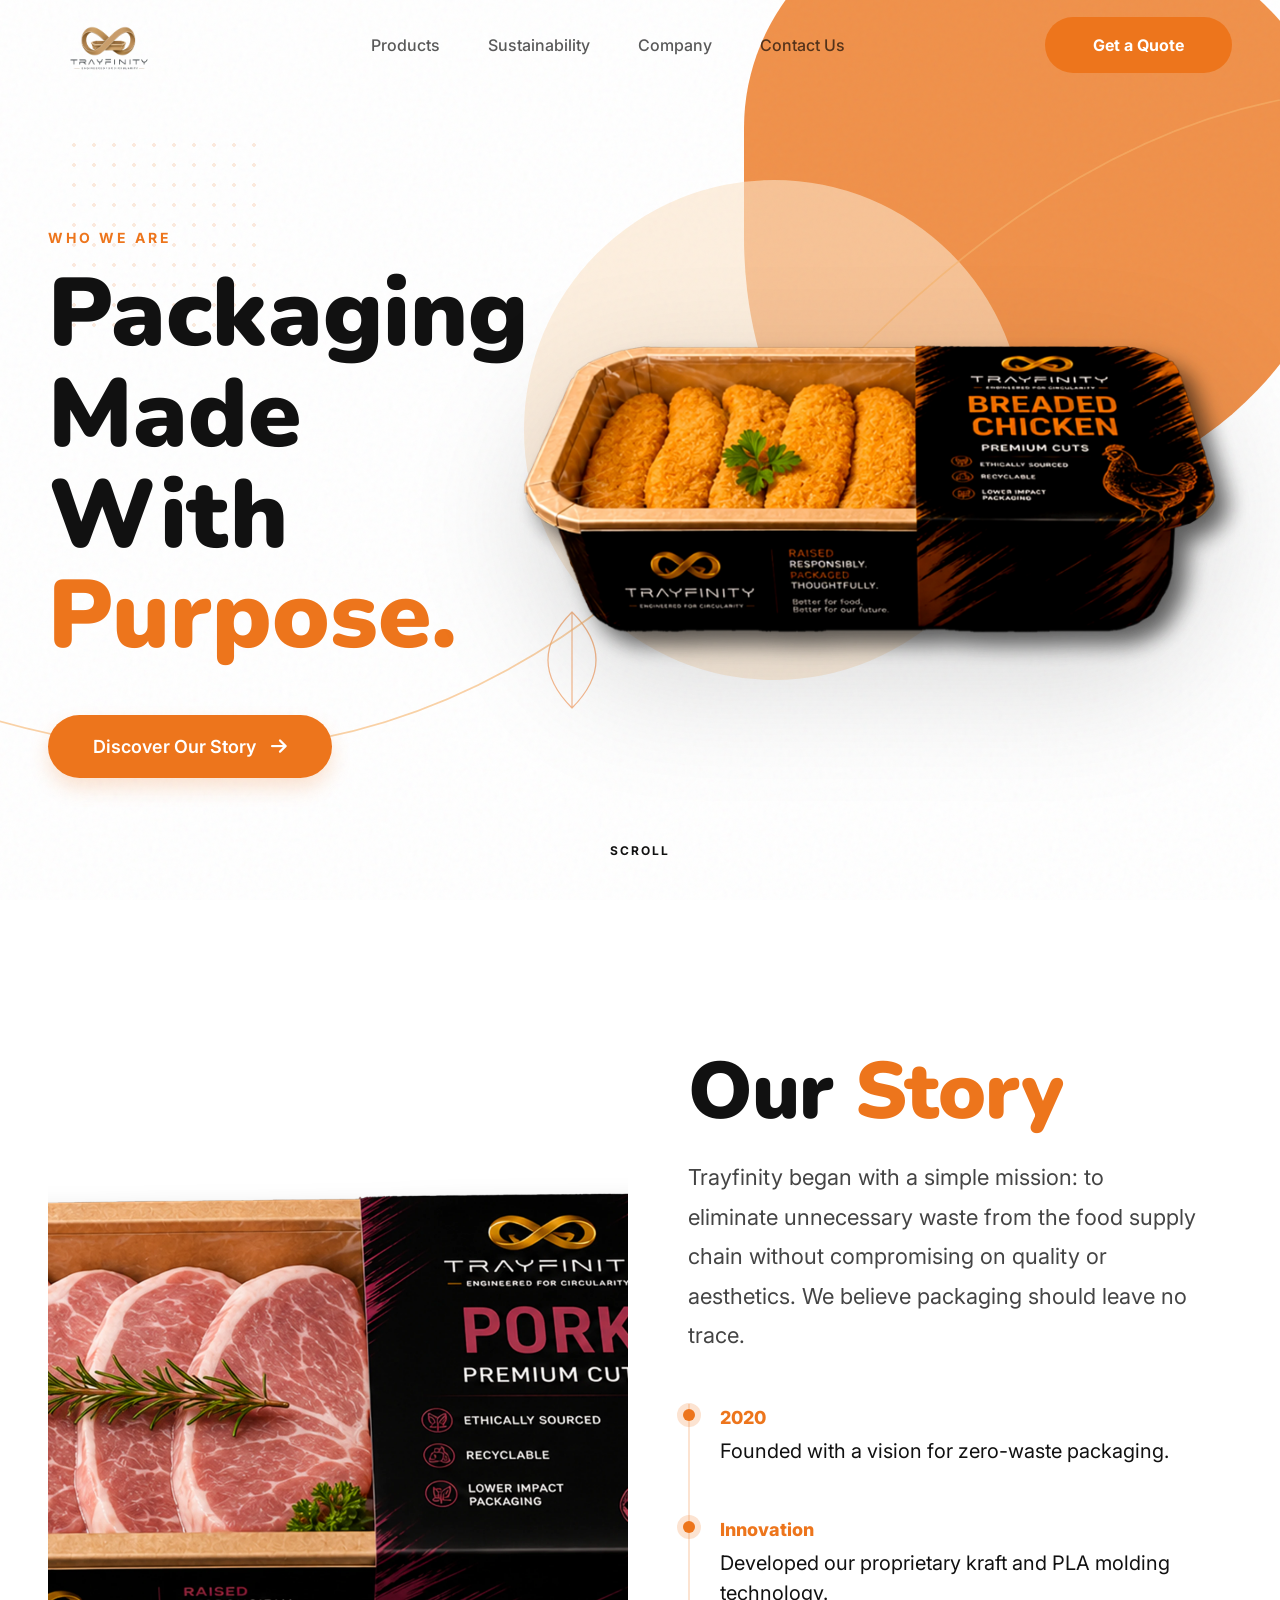
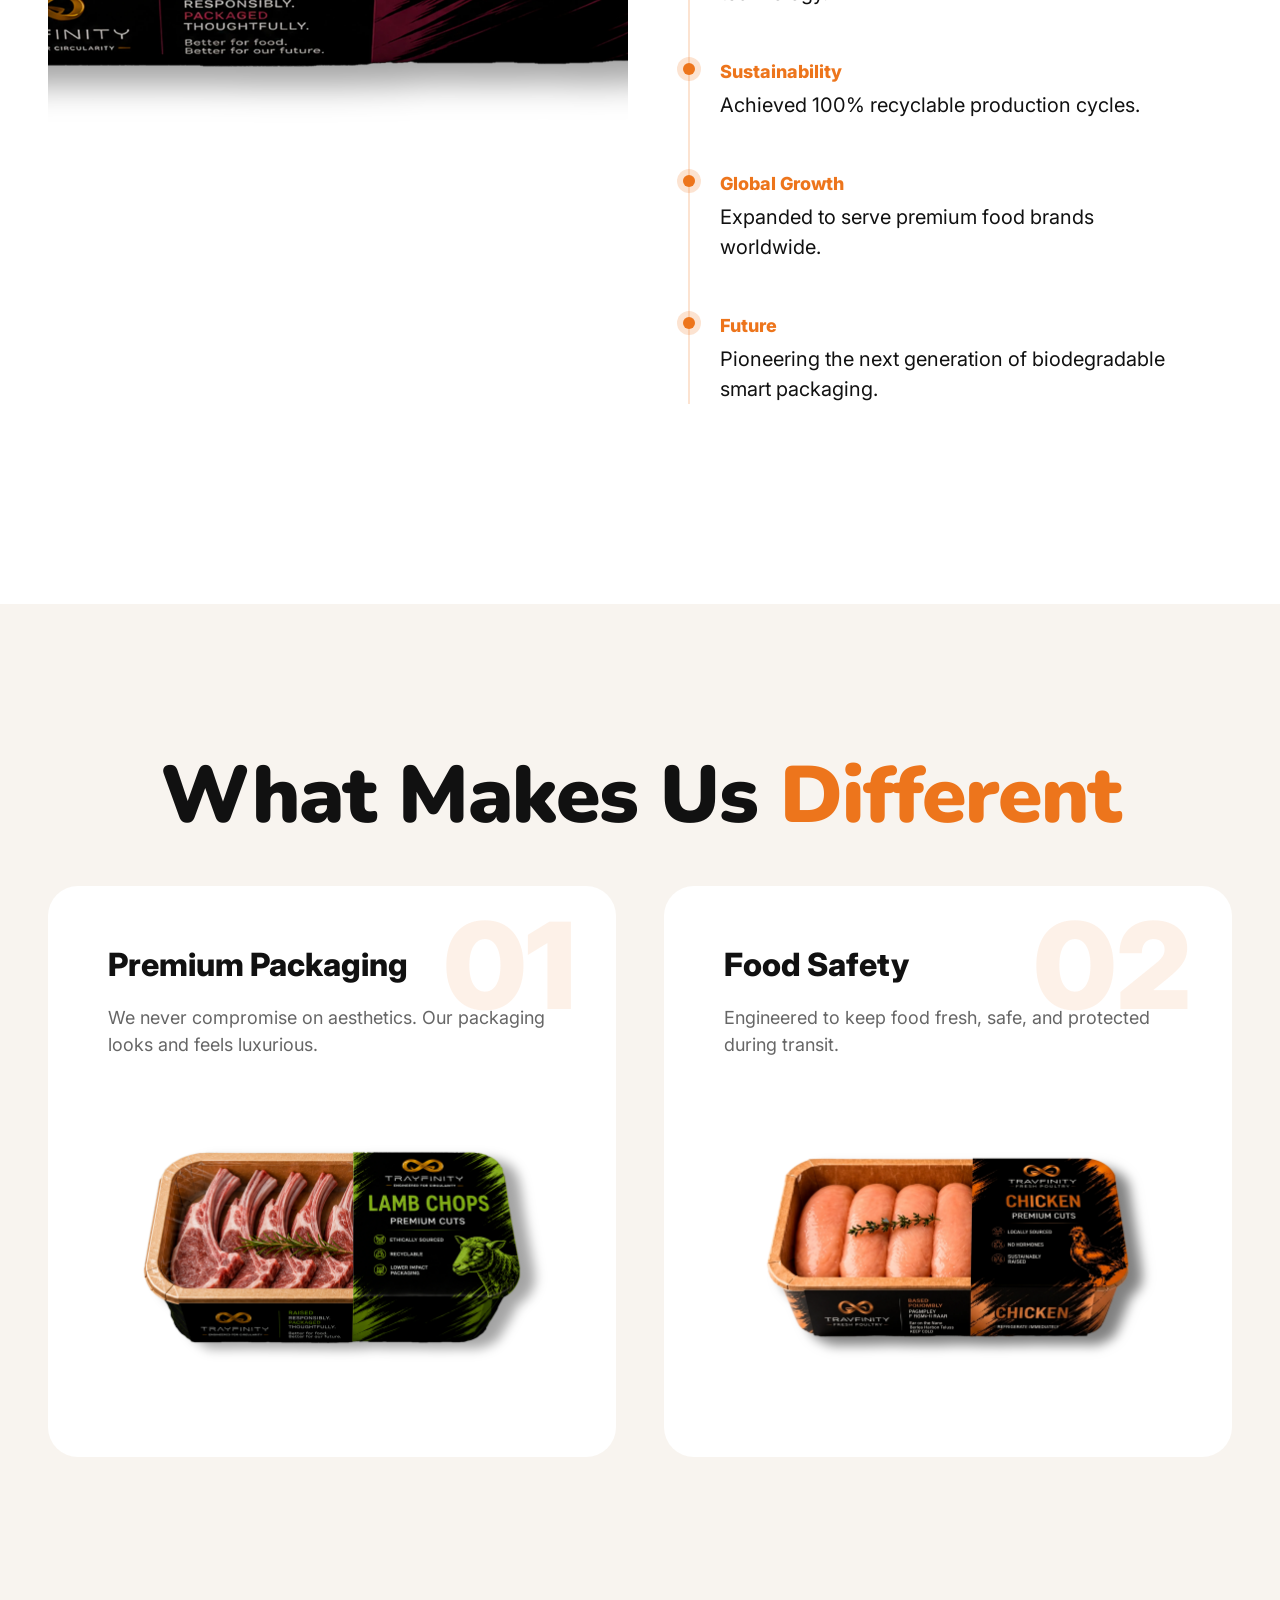
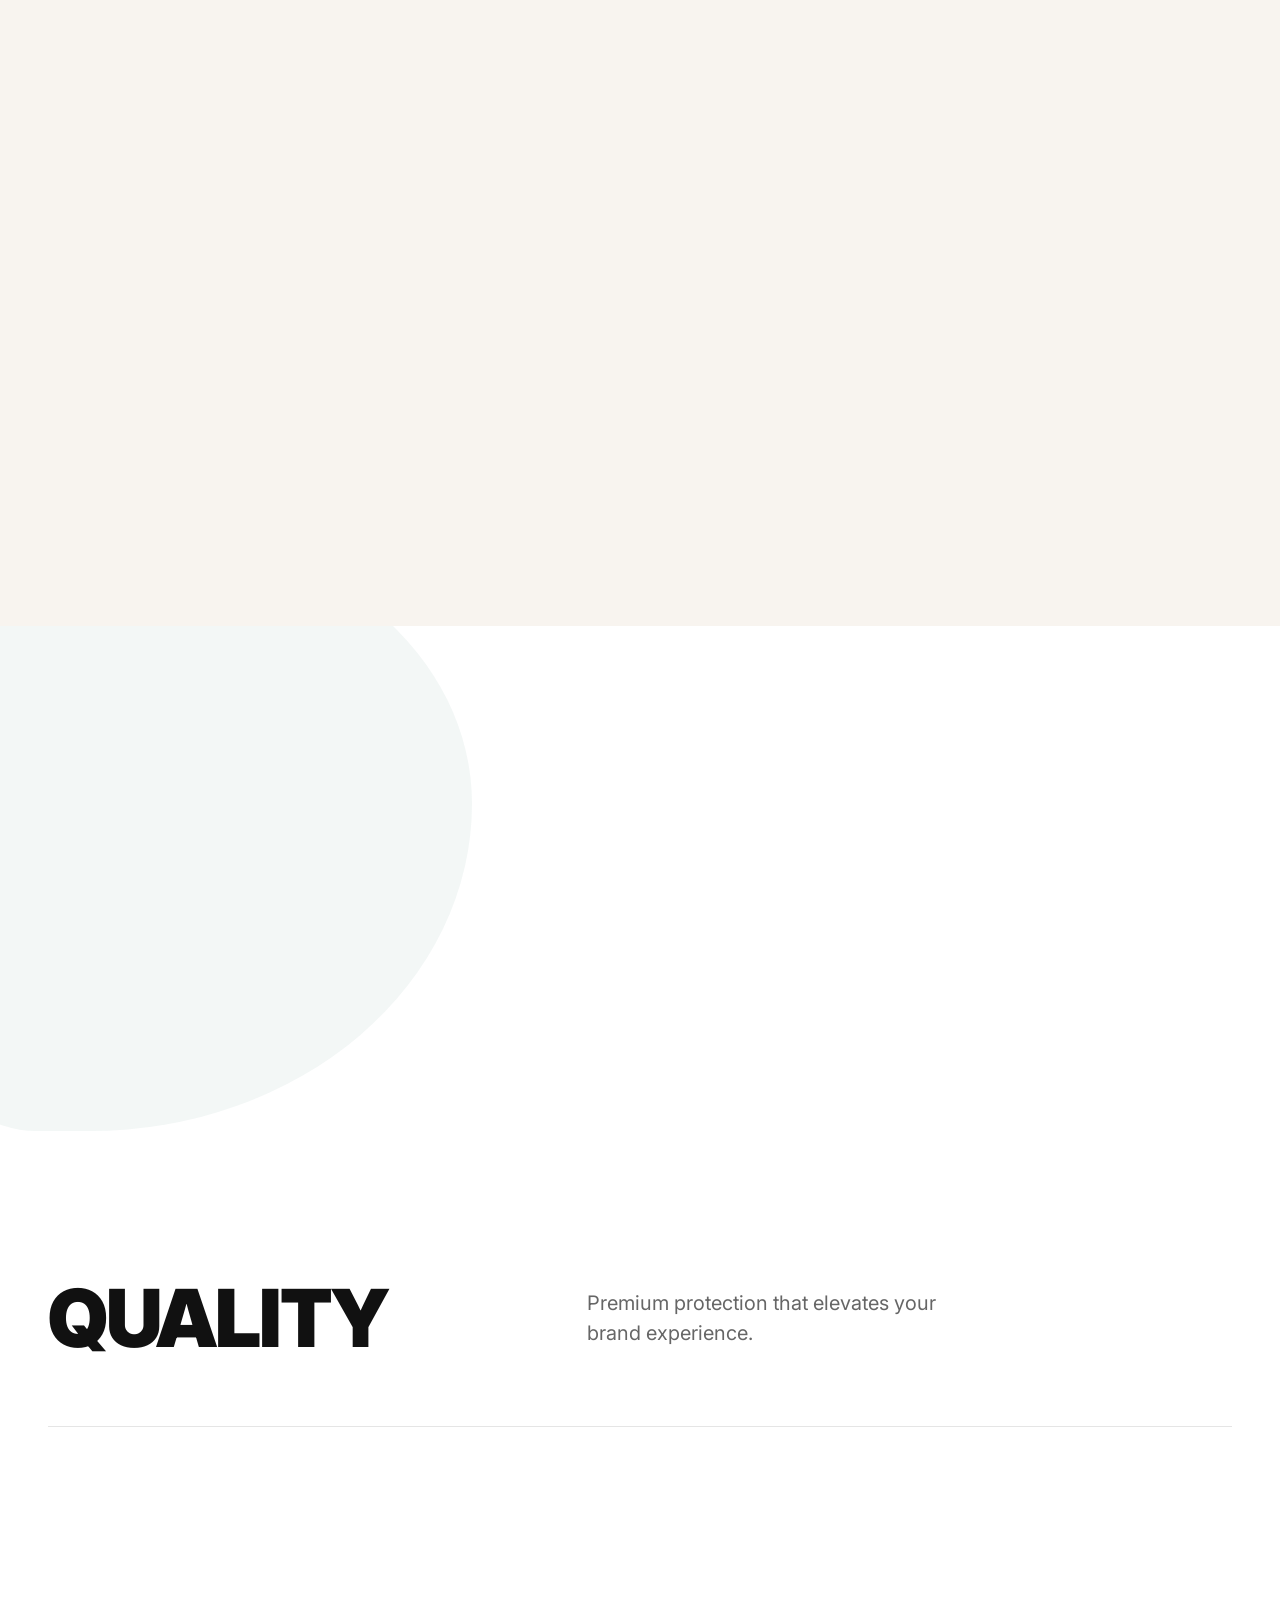
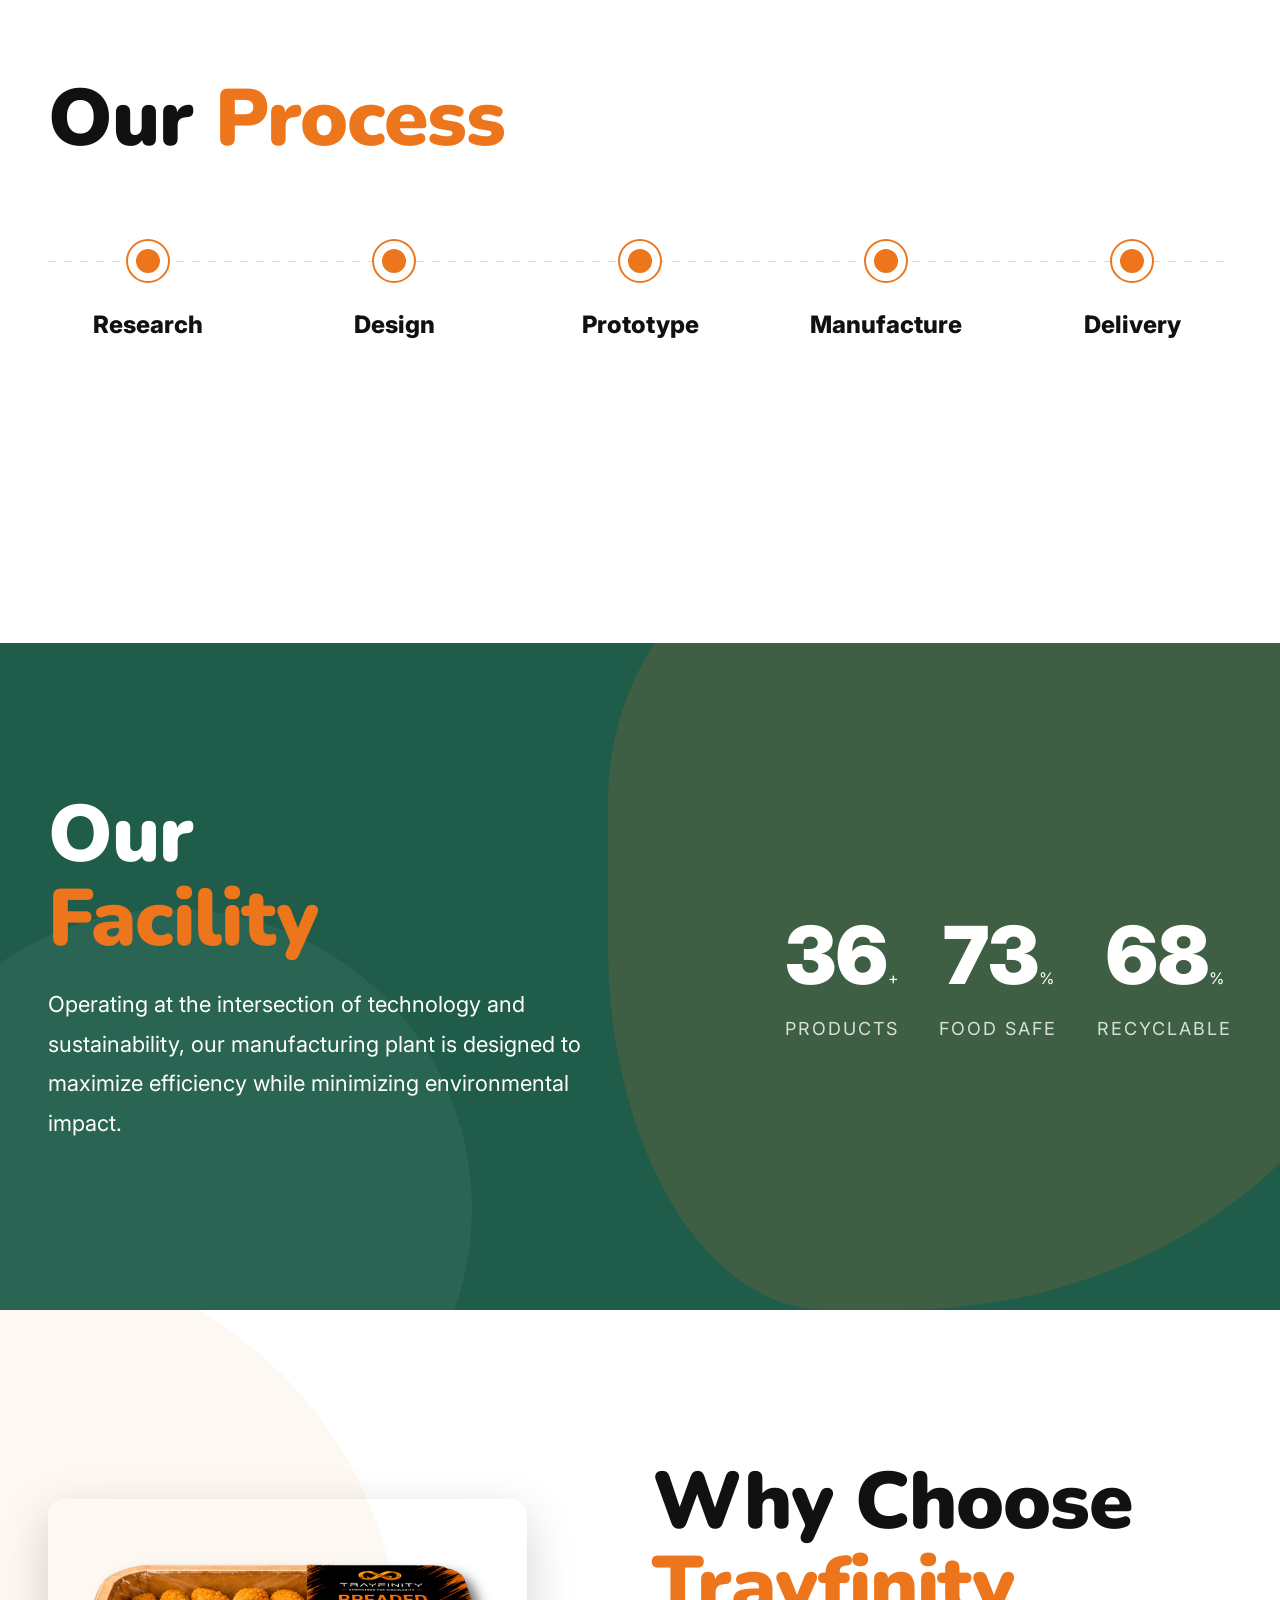
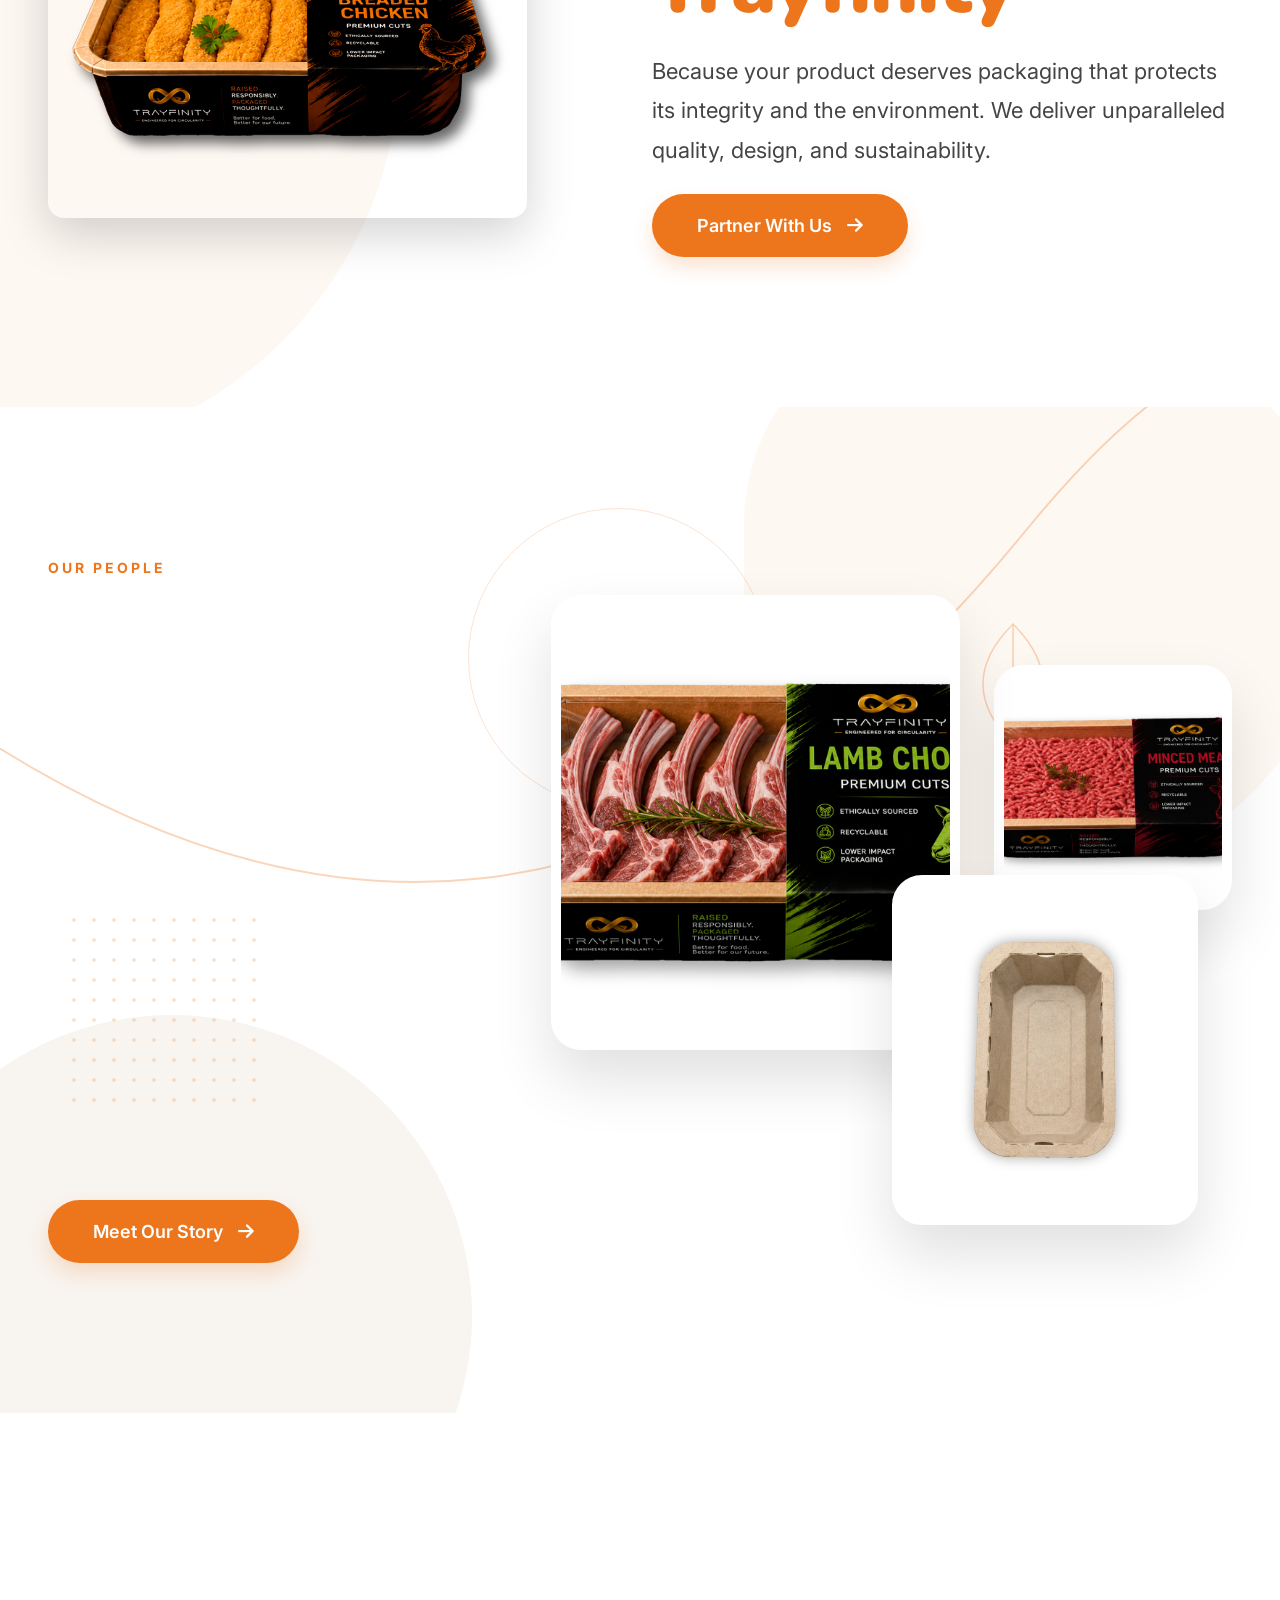
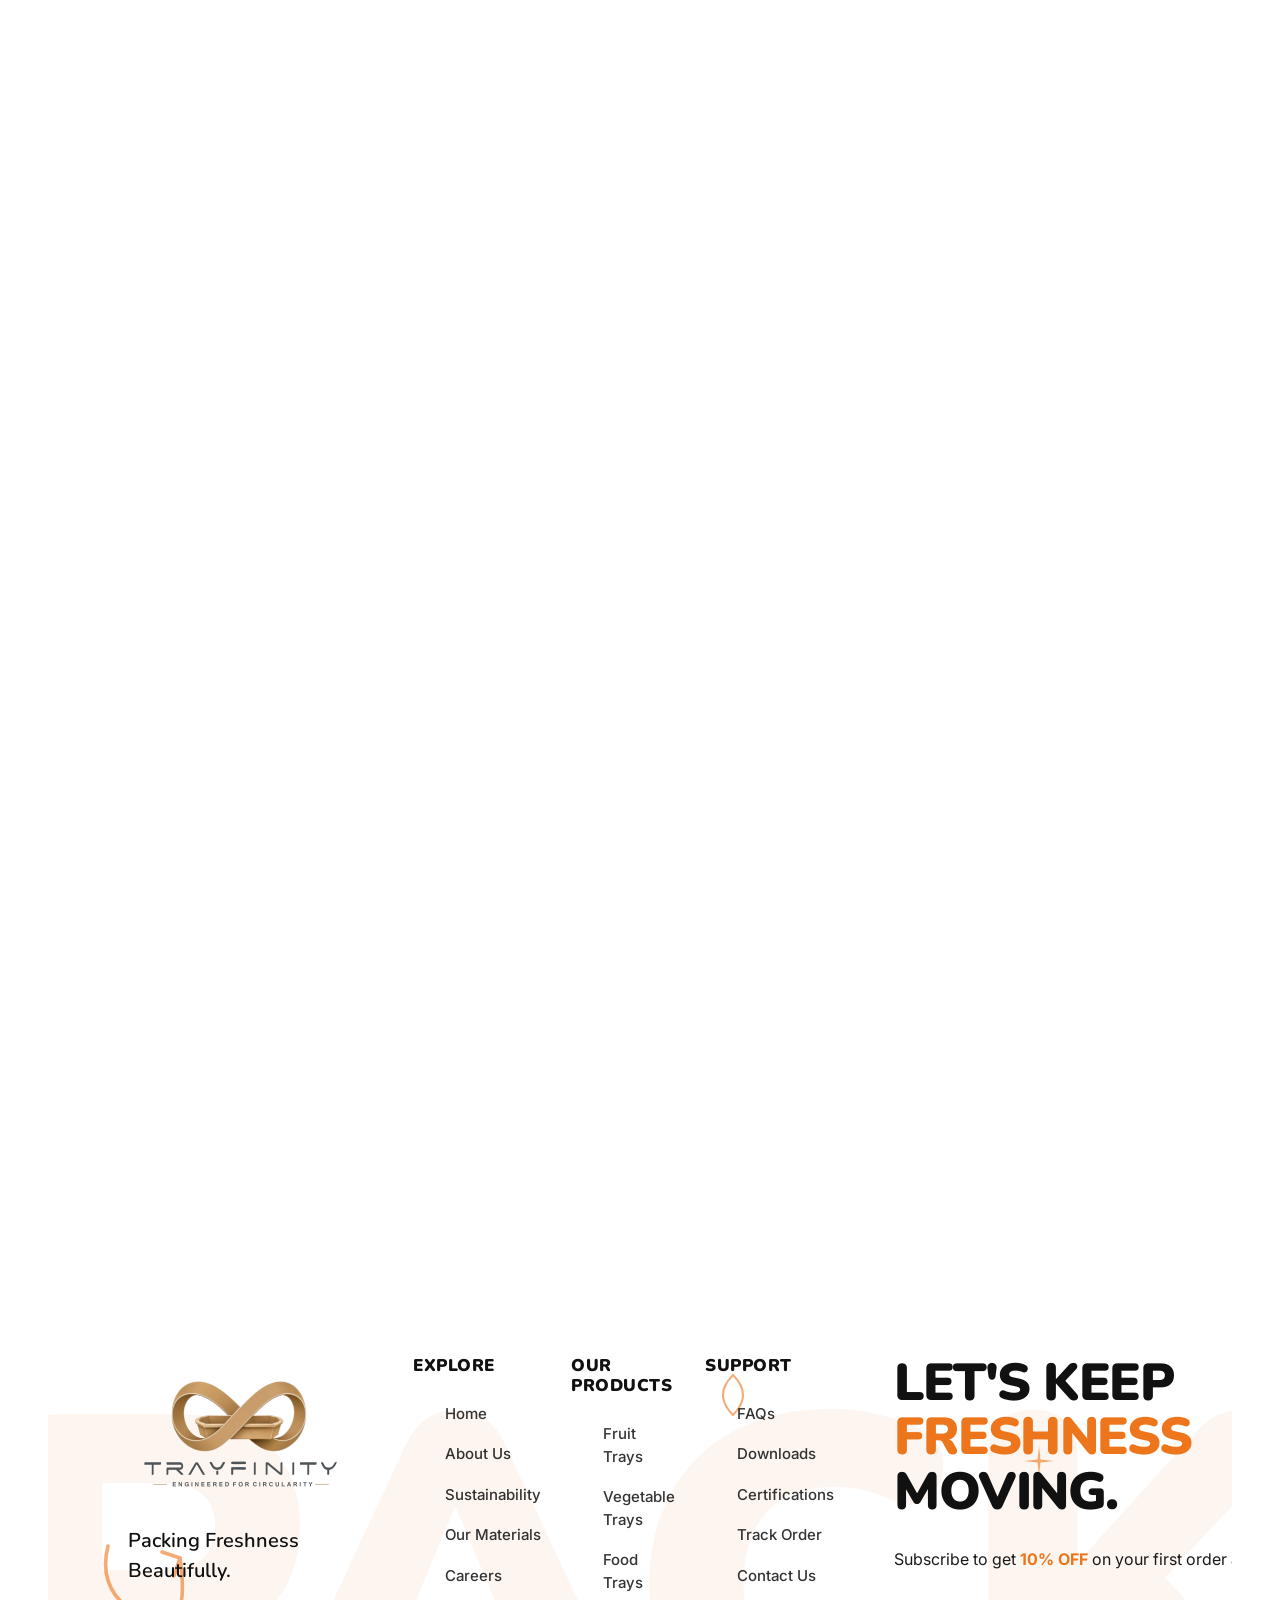
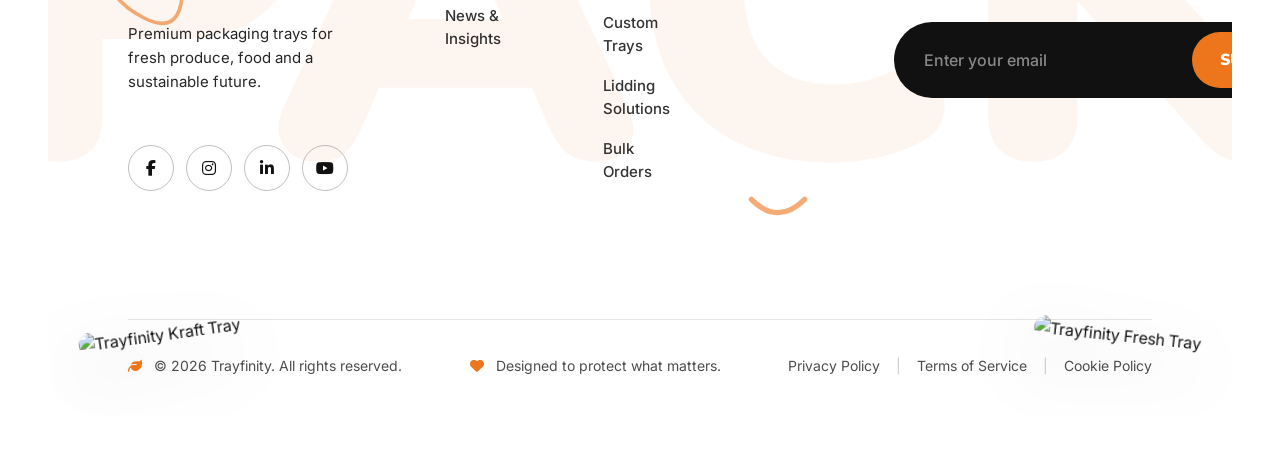
==== commit f32c36db: "feat: implement styling for sustainability page and add dedicated CSS files for company, contact, an" ====
--- a/company.html
+++ b/company.html
@@ -4,8 +4,6 @@
     <meta charset="UTF-8">
     <meta name="viewport" content="width=device-width, initial-scale=1.0">
     <title>Trayfinity | Company</title>
-    <link rel="shortcut icon" href="assets/webe-images/Logo.webp" type="image/x-icon">
-
     <!-- Google Fonts -->
     <link rel="preconnect" href="https://fonts.googleapis.com">
     <link rel="preconnect" href="https://fonts.gstatic.com" crossorigin>
@@ -488,6 +486,9 @@
     <script src="js/footer.js"></script>
     <!-- Bootstrap 5 JS Bundle -->
     <script src="https://cdn.jsdelivr.net/npm/bootstrap@5.3.3/dist/js/bootstrap.bundle.min.js"></script>
+
+    <!-- Bootstrap 5 JS Bundle -->
+    <script src="https://cdn.jsdelivr.net/npm/bootstrap@5.3.3/dist/js/bootstrap.bundle.min.js"></script>
     <!-- Custom Scripts -->
     <script src="js/company.js"></script>
 </body>
--- a/css/company.css
+++ b/css/company.css
@@ -21,14 +21,17 @@
 
 /* --- TYPOGRAPHY --- */
 .c-heading {
-    font-size: clamp(40px, 6vw, 80px);
+    font-size: 50px;
     font-family: var(--c-font-heading);
     font-weight: 900;
     line-height: 1.05;
     letter-spacing: -1px;
 }
+@media (min-width: 992px) {
+    .c-heading { font-size: 80px; }
+}
 .c-desc {
-    font-size: clamp(16px, 2vw, 22px);
+    font-size: 22px;
     line-height: 1.8;
     color: #444;
     max-width: 650px;
@@ -144,10 +147,13 @@
     letter-spacing: 3px;
 }
 .c-hero-heading {
-    font-size: clamp(48px, 7vw, 96px);
+    font-size: 60px;
     font-family: var(--c-font-heading);
     font-weight: 900;
     line-height: 1.05;
+}
+@media (min-width: 992px) {
+    .c-hero-heading { font-size: 96px; }
 }
 .c-blur-word {
     display: inline-block;
@@ -313,7 +319,7 @@
     background: rgba(237, 117, 28, 0.02);
 }
 .c-value-title {
-    font-size: clamp(36px, 6vw, 80px);
+    font-size: 80px;
     font-weight: 900;
     letter-spacing: -2px;
     color: var(--c-black);
@@ -538,7 +544,7 @@
     padding: 200px 0;
 }
 .c-vision-text {
-    font-size: clamp(40px, 5vw, 70px);
+    font-size: 70px;
     font-weight: 900;
     line-height: 1.1;
     letter-spacing: -2px;
@@ -593,91 +599,3 @@
     stroke-dashoffset: 2000;
     animation: drawHeroLine 4s ease-out forwards;
 }
-
-/* RESPONSIVE ADJUSTMENTS */
-@media (max-width: 991.98px) {
-    .c-hero { padding-top: 150px; }
-    .c-hero-img { width: 100%; margin-top: 40px; }
-    .c-story, .c-different, .c-facility, .c-choose, .c-people, .c-vision { padding: 80px 0; }
-    .c-story-img { height: 400px; margin-bottom: 40px; }
-    .c-collage-large, .c-collage-medium, .c-collage-small { position: static; width: 100%; height: 300px; margin-bottom: 20px; }
-    .c-people-collage { height: auto; display: flex; flex-direction: column; }
-    .c-cta-box { padding: 60px 20px; text-align: center; }
-    .c-stat span { font-size: 50px; }
-    
-    /* VALUES SECTION FIX */
-    .c-value-row {
-        flex-direction: column;
-        text-align: center;
-        gap: 15px;
-        padding: 40px 10px;
-    }
-    .c-value-row:hover {
-        padding: 40px 10px;
-    }
-    .c-value-icon {
-        opacity: 1;
-        transform: translateX(0);
-        margin-top: 15px;
-    }
-    
-    /* PROCESS SECTION FIX */
-    .c-process-wrapper {
-        flex-direction: column;
-        align-items: center;
-        gap: 50px;
-    }
-    .c-process-line {
-        display: none; /* Line doesn't work well vertically */
-    }
-    .c-process-step {
-        width: 100%;
-        max-width: 300px;
-    }
-    .c-process-step img {
-        opacity: 1; /* Always show images on mobile since hover is less reliable */
-        transform: translateY(0);
-    }
-    
-    /* FACILITY SECTION FIX */
-    .c-stats-grid {
-        flex-direction: column;
-        align-items: center;
-        justify-content: center;
-        gap: 40px;
-        margin-top: 30px;
-    }
-    
-    /* CTA BOX FIXES FOR TABLET/MOBILE */
-    .c-cta-box {
-        padding: 80px 20px !important;
-    }
-    .c-cta-floating {
-        width: 140px !important;
-        top: 5% !important;
-        left: 2% !important;
-    }
-    .c-cta-floating-2 {
-        width: 180px !important;
-        bottom: -5% !important;
-        right: 2% !important;
-    }
-}
-
-@media (max-width: 767.98px) {
-    .c-cta-box .d-flex {
-        flex-direction: column !important;
-        align-items: center !important;
-        gap: 15px !important;
-    }
-    .c-cta-box .c-btn-pill {
-        width: 100% !important;
-        max-width: 280px !important;
-        justify-content: center !important;
-        padding: 15px 30px !important;
-        font-size: 16px !important;
-    }
-    .c-cta-floating, .c-cta-floating-2 {
-        display: none !important;
-    }
-}
